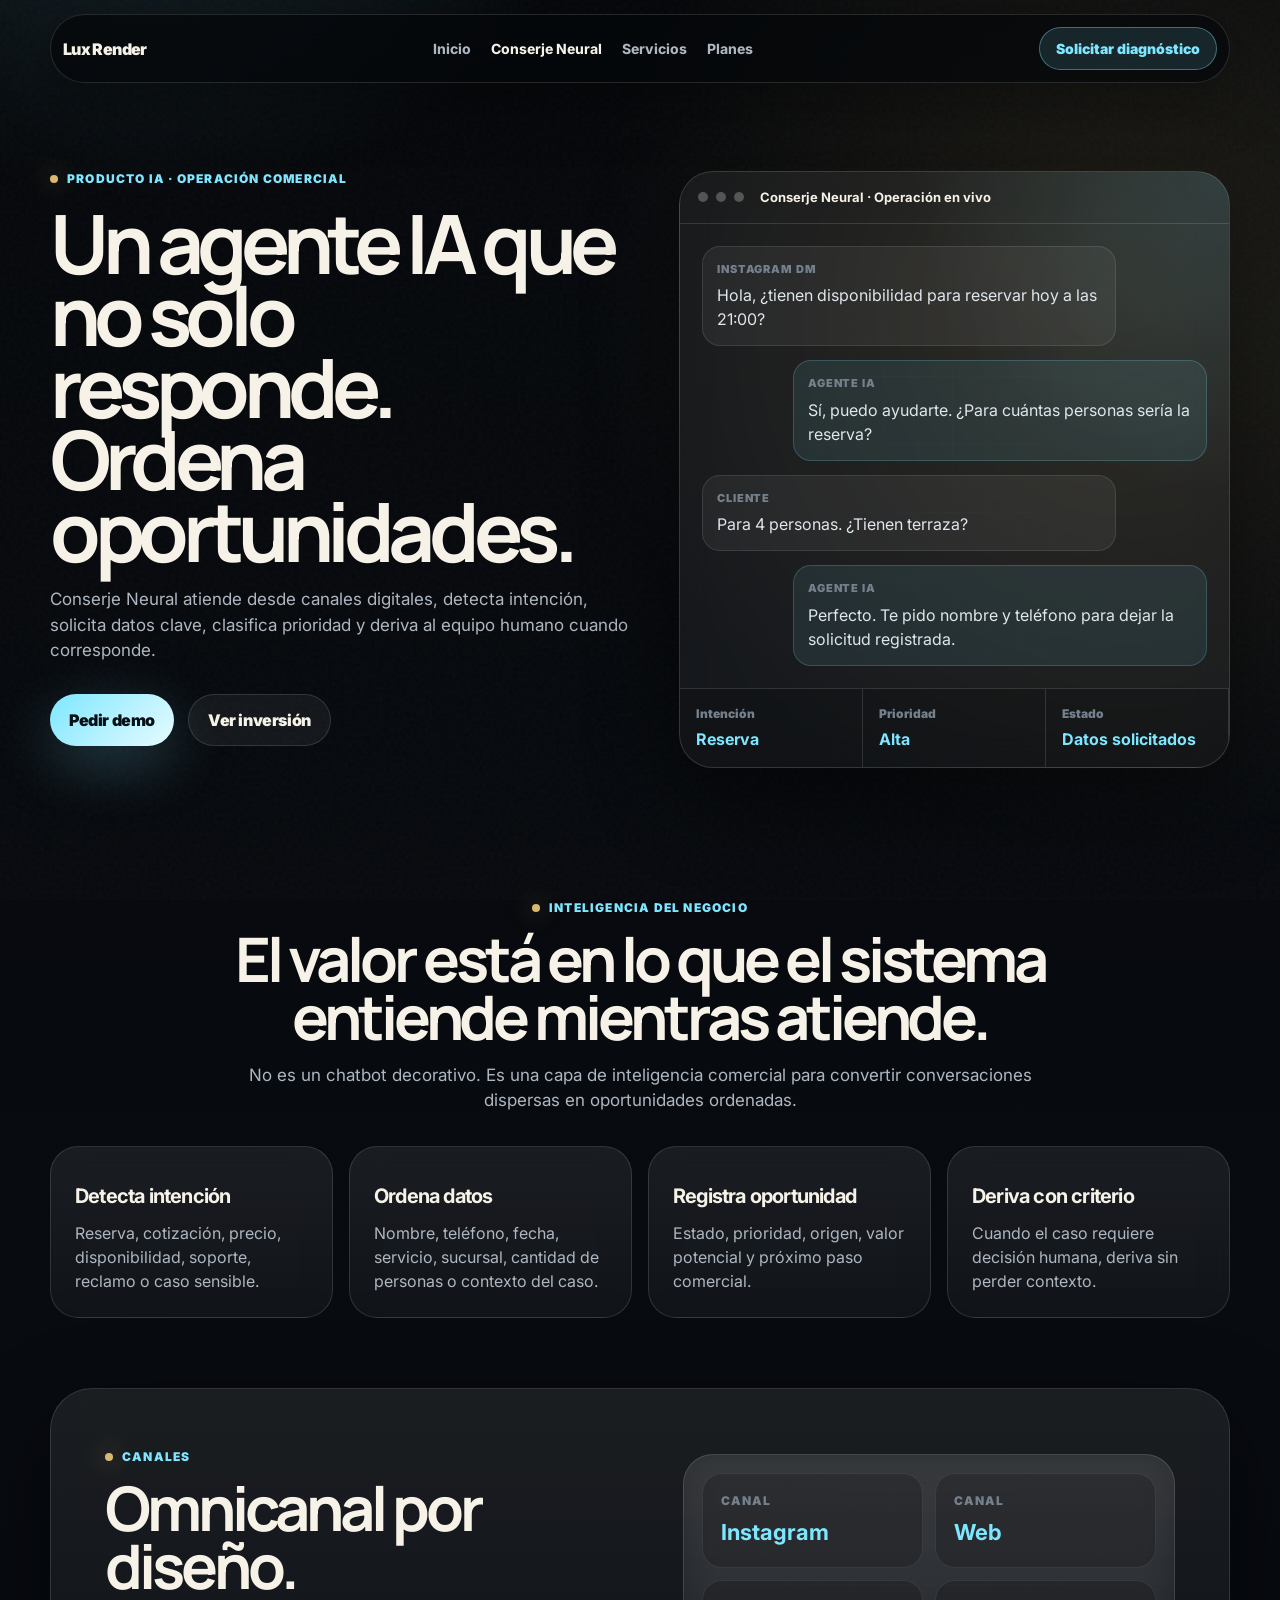
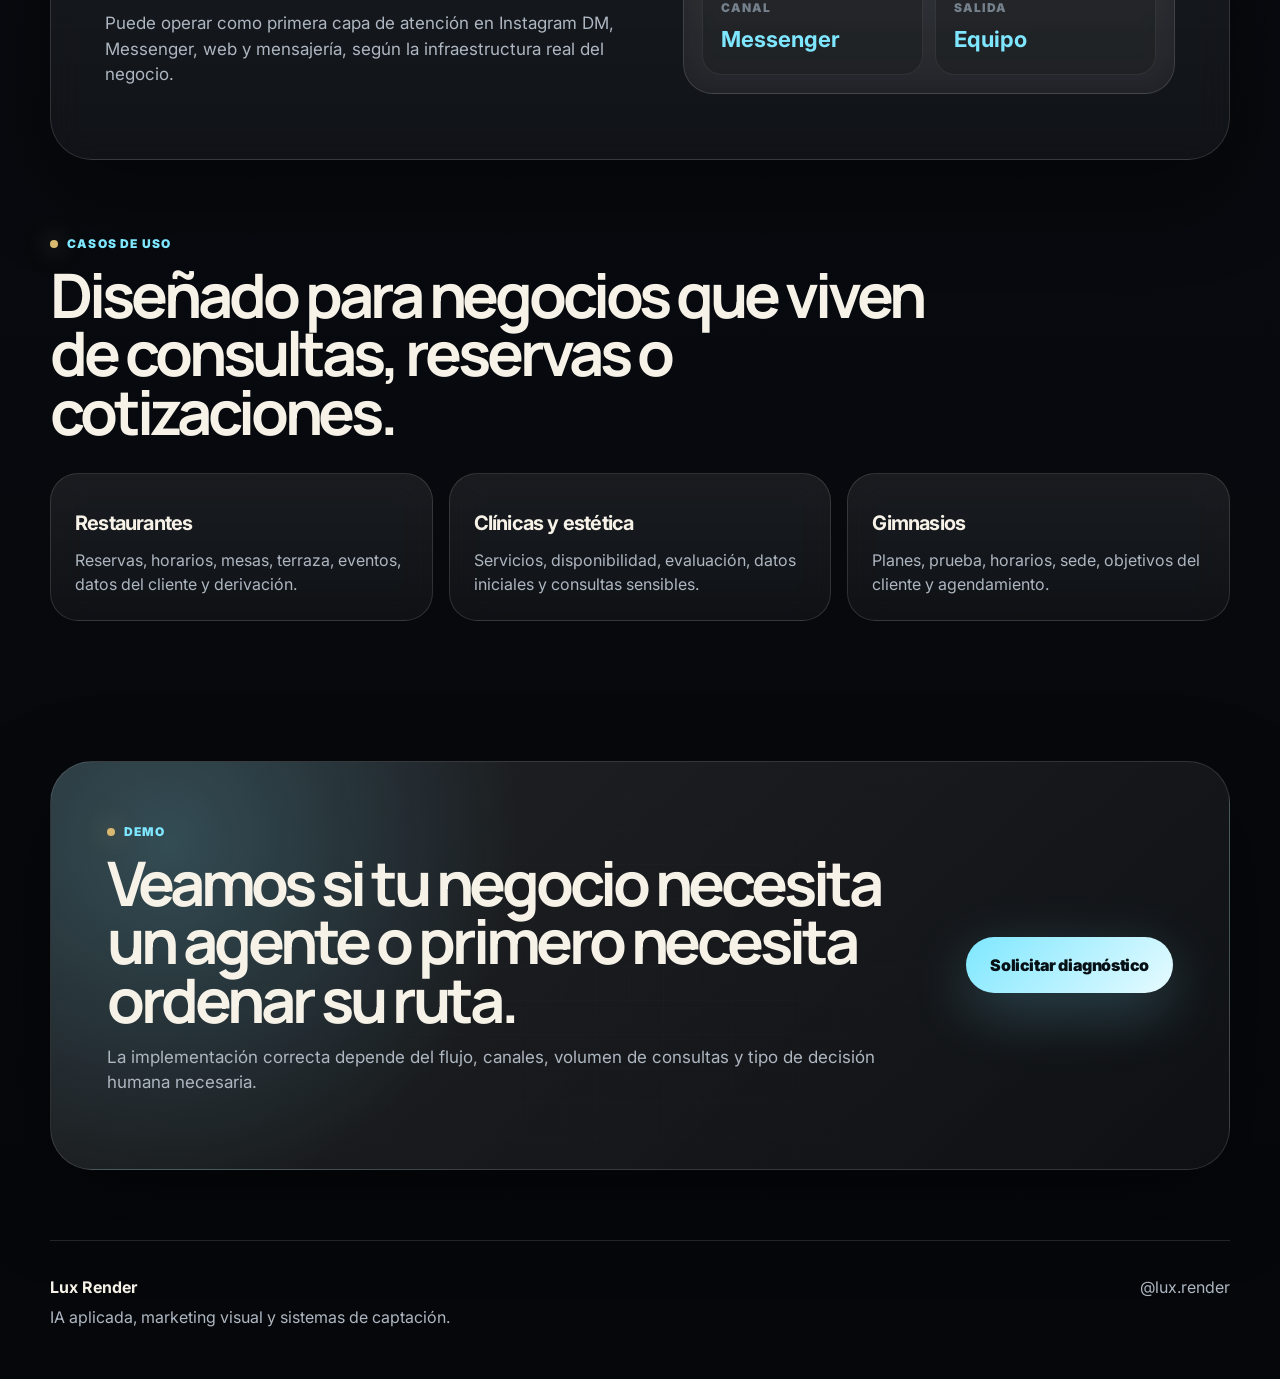
==== conserje.html @ 175d60ba "Crear pagina Conserje Neural" ====
<!DOCTYPE html>
<html lang="es-CL">
<head>
  <meta charset="UTF-8" />
  <meta name="viewport" content="width=device-width, initial-scale=1.0" />
  <meta name="description" content="Conserje Neural: agente IA omnicanal para atención, reservas, cotizaciones y oportunidades comerciales." />
  <title>Conserje Neural | Lux Render</title>
  <link rel="preconnect" href="https://fonts.googleapis.com">
  <link rel="preconnect" href="https://fonts.gstatic.com" crossorigin>
  <link href="https://fonts.googleapis.com/css2?family=Inter:wght@400;500;600;700;800;900&family=Manrope:wght@500;600;700;800&display=swap" rel="stylesheet">
  <link rel="stylesheet" href="styles.css" />
</head>
<body>
  <div class="noise"></div>
  <div class="site-shell">
    <header class="nav">
      <a class="brand" href="./" aria-label="Lux Render inicio"><img src="assets/lux_render_logo.png" alt="Lux Render" onerror="this.style.display='none'"><span>Lux Render</span></a>
      <button class="menu-toggle" aria-label="Abrir menú" aria-expanded="false">☰</button>
      <nav class="nav-links" aria-label="Navegación principal">
        <a href="./">Inicio</a><a class="active" href="conserje.html">Conserje Neural</a><a href="servicios.html">Servicios</a><a href="planes.html">Planes</a>
      </nav>
      <a class="nav-cta" href="diagnostico.html">Solicitar diagnóstico</a>
    </header>

    <main>
      <section class="hero">
        <div class="hero-copy reveal">
          <div class="eyebrow">Producto IA · Operación comercial</div>
          <h1>Un agente IA que no solo responde. Ordena oportunidades.</h1>
          <p class="hero-lead">Conserje Neural atiende desde canales digitales, detecta intención, solicita datos clave, clasifica prioridad y deriva al equipo humano cuando corresponde.</p>
          <div class="hero-actions"><a class="btn primary" href="diagnostico.html">Pedir demo</a><a class="btn secondary" href="planes.html">Ver inversión</a></div>
        </div>

        <aside class="neural-ui neural-wave reveal delay-1" aria-label="Demo visual de Conserje Neural">
          <div class="ui-header"><span></span><span></span><span></span><strong>Conserje Neural · Operación en vivo</strong></div>
          <div class="conversation">
            <div class="message in"><small>Instagram DM</small><p>Hola, ¿tienen disponibilidad para reservar hoy a las 21:00?</p></div>
            <div class="message out"><small>Agente IA</small><p>Sí, puedo ayudarte. ¿Para cuántas personas sería la reserva?</p></div>
            <div class="message in"><small>Cliente</small><p>Para 4 personas. ¿Tienen terraza?</p></div>
            <div class="message out"><small>Agente IA</small><p>Perfecto. Te pido nombre y teléfono para dejar la solicitud registrada.</p></div>
          </div>
          <div class="crm-strip"><div><span>Intención</span><strong>Reserva</strong></div><div><span>Prioridad</span><strong>Alta</strong></div><div><span>Estado</span><strong>Datos solicitados</strong></div></div>
        </aside>
      </section>

      <section class="section">
        <div class="section-heading narrow reveal"><span class="section-kicker">Inteligencia del negocio</span><h2>El valor está en lo que el sistema entiende mientras atiende.</h2><p>No es un chatbot decorativo. Es una capa de inteligencia comercial para convertir conversaciones dispersas en oportunidades ordenadas.</p></div>
        <div class="intel-grid">
          <article class="reveal"><h3>Detecta intención</h3><p>Reserva, cotización, precio, disponibilidad, soporte, reclamo o caso sensible.</p></article>
          <article class="reveal delay-1"><h3>Ordena datos</h3><p>Nombre, teléfono, fecha, servicio, sucursal, cantidad de personas o contexto del caso.</p></article>
          <article class="reveal delay-2"><h3>Registra oportunidad</h3><p>Estado, prioridad, origen, valor potencial y próximo paso comercial.</p></article>
          <article class="reveal"><h3>Deriva con criterio</h3><p>Cuando el caso requiere decisión humana, deriva sin perder contexto.</p></article>
        </div>
      </section>

      <section class="section split-card reveal">
        <div>
          <span class="section-kicker">Canales</span>
          <h2>Omnicanal por diseño.</h2>
          <p>Puede operar como primera capa de atención en Instagram DM, Messenger, web y mensajería, según la infraestructura real del negocio.</p>
        </div>
        <div class="mini-dashboard neural-wave">
          <div class="metric"><span>Canal</span><strong>Instagram</strong></div>
          <div class="metric"><span>Canal</span><strong>Web</strong></div>
          <div class="metric"><span>Canal</span><strong>Messenger</strong></div>
          <div class="metric"><span>Salida</span><strong>Equipo</strong></div>
        </div>
      </section>

      <section class="section">
        <div class="section-heading reveal"><span class="section-kicker">Casos de uso</span><h2>Diseñado para negocios que viven de consultas, reservas o cotizaciones.</h2></div>
        <div class="case-grid">
          <article class="case-card reveal"><h3>Restaurantes</h3><p>Reservas, horarios, mesas, terraza, eventos, datos del cliente y derivación.</p></article>
          <article class="case-card reveal delay-1"><h3>Clínicas y estética</h3><p>Servicios, disponibilidad, evaluación, datos iniciales y consultas sensibles.</p></article>
          <article class="case-card reveal delay-2"><h3>Gimnasios</h3><p>Planes, prueba, horarios, sede, objetivos del cliente y agendamiento.</p></article>
        </div>
      </section>

      <section class="cta-section neural-wave reveal">
        <div><span class="section-kicker">Demo</span><h2>Veamos si tu negocio necesita un agente o primero necesita ordenar su ruta.</h2><p>La implementación correcta depende del flujo, canales, volumen de consultas y tipo de decisión humana necesaria.</p></div>
        <a class="btn primary large" href="diagnostico.html">Solicitar diagnóstico</a>
      </section>
    </main>

    <footer class="footer"><div><strong>Lux Render</strong><p>IA aplicada, marketing visual y sistemas de captación.</p></div><a href="https://www.instagram.com/lux.render/" target="_blank" rel="noopener">@lux.render</a></footer>
  </div>
  <script src="app.js"></script>
</body>
</html>
---- styles.css ----
:root{
  --bg:#05070a;
  --bg2:#080d12;
  --card:rgba(255,255,255,.062);
  --card2:rgba(126,231,255,.075);
  --line:rgba(255,255,255,.13);
  --line2:rgba(126,231,255,.22);
  --text:#f6f2e8;
  --muted:#aeb7c1;
  --muted2:#74808c;
  --cyan:#7ee7ff;
  --gold:#d8b96f;
  --green:#74f2b5;
  --red:#ff7b7b;
  --radius:28px;
  --max:1180px;
  --shadow:0 30px 90px rgba(0,0,0,.48);
}
*{box-sizing:border-box}
html{scroll-behavior:smooth}
body{margin:0;font-family:Inter,system-ui,-apple-system,BlinkMacSystemFont,"Segoe UI",sans-serif;background:radial-gradient(circle at 12% -10%,rgba(126,231,255,.18),transparent 31rem),radial-gradient(circle at 88% 10%,rgba(216,185,111,.13),transparent 34rem),linear-gradient(180deg,#05070a 0%,#080b10 45%,#05070a 100%);color:var(--text);line-height:1.5;overflow-x:hidden}
a{color:inherit;text-decoration:none}img{max-width:100%;display:block}p,h1,h2,h3{margin-top:0}.noise{position:fixed;inset:0;pointer-events:none;opacity:.035;z-index:-1;background-image:url("data:image/svg+xml,%3Csvg viewBox='0 0 260 260' xmlns='http://www.w3.org/2000/svg'%3E%3Cfilter id='n'%3E%3CfeTurbulence type='fractalNoise' baseFrequency='.9' numOctaves='3' stitchTiles='stitch'/%3E%3C/filter%3E%3Crect width='100%25' height='100%25' filter='url(%23n)'/%3E%3C/svg%3E")}.site-shell{width:min(100% - 32px,var(--max));margin:0 auto}.nav{position:sticky;top:14px;z-index:50;margin-top:14px;padding:12px;display:flex;align-items:center;gap:18px;justify-content:space-between;border:1px solid var(--line);border-radius:999px;background:rgba(5,7,10,.74);backdrop-filter:blur(24px);box-shadow:0 18px 60px rgba(0,0,0,.34)}.brand{display:flex;align-items:center;gap:10px;font-weight:950;letter-spacing:-.04em}.brand img{width:34px;height:34px;object-fit:contain}.nav-links{display:flex;gap:20px;color:var(--muted);font-size:14px;font-weight:750}.nav-links a{transition:.18s}.nav-links a:hover,.nav-links a.active{color:var(--text)}.nav-cta{padding:10px 16px;background:rgba(126,231,255,.13);border:1px solid rgba(126,231,255,.38);border-radius:999px;color:var(--cyan);font-size:14px;font-weight:900}.menu-toggle{display:none;border:1px solid var(--line);background:rgba(255,255,255,.055);color:var(--text);border-radius:16px;padding:8px 11px;font-size:18px}.hero{min-height:82vh;display:grid;grid-template-columns:1.03fr .97fr;gap:44px;align-items:center;padding:82px 0 50px}.hero-compact{min-height:76vh}.eyebrow,.section-kicker{display:inline-flex;align-items:center;gap:9px;color:var(--cyan);font-weight:900;font-size:12px;letter-spacing:.1em;text-transform:uppercase}.eyebrow:before,.section-kicker:before{content:"";width:8px;height:8px;border-radius:999px;background:var(--gold);box-shadow:0 0 24px rgba(216,185,111,.7)}h1{margin:18px 0 20px;font-family:Manrope,Inter,sans-serif;font-size:clamp(48px,6.4vw,84px);line-height:.88;letter-spacing:-.078em;max-width:900px}h2{font-family:Manrope,Inter,sans-serif;font-size:clamp(34px,4.8vw,64px);line-height:.95;letter-spacing:-.065em;margin:12px 0 16px}h3{font-size:20px;letter-spacing:-.04em;margin:10px 0 10px}.hero-lead{color:#c9d2da;font-size:clamp(18px,1.9vw,22px);max-width:760px}.hero-actions,.neural-actions{display:flex;flex-wrap:wrap;gap:14px;margin:30px 0 28px}.btn{display:inline-flex;justify-content:center;align-items:center;min-height:48px;padding:13px 19px;border-radius:999px;font-weight:900;letter-spacing:-.025em;transition:transform .18s ease,border-color .18s ease,background .18s ease}.btn:hover{transform:translateY(-2px)}.btn.primary{color:#061015;background:linear-gradient(135deg,var(--cyan),#e7fbff);box-shadow:0 18px 60px rgba(126,231,255,.24)}.btn.secondary,.btn.ghost{border:1px solid var(--line);background:rgba(255,255,255,.055);color:var(--text)}.btn.large{min-height:56px;padding-inline:24px}.trust-row{display:flex;flex-wrap:wrap;gap:8px}.trust-row span{color:var(--muted);font-size:13px;font-weight:750;padding:8px 12px;border-radius:999px;border:1px solid var(--line);background:rgba(255,255,255,.035)}.hero-panel,.command-card,.neural-ui,.plan-card,.service-card,.problem-grid article,.intel-grid article,.process-list article,.faq-list details,.portal-card,.mini-dashboard,.split-card,.case-card,.diagnostic-card{border:1px solid var(--line);background:linear-gradient(180deg,rgba(255,255,255,.078),rgba(255,255,255,.038));backdrop-filter:blur(18px)}.hero-panel{position:relative;min-height:560px;padding:24px;border-radius:42px;box-shadow:var(--shadow);overflow:hidden;background:linear-gradient(180deg,rgba(255,255,255,.1),rgba(255,255,255,.035)),radial-gradient(circle at 20% 0%,rgba(126,231,255,.16),transparent 20rem)}.product-panel:before,.neural-wave:before{content:"";position:absolute;inset:0;pointer-events:none;background:linear-gradient(rgba(126,231,255,.035) 1px,transparent 1px),linear-gradient(90deg,rgba(126,231,255,.028) 1px,transparent 1px);background-size:34px 34px;mask-image:radial-gradient(circle at 50% 42%,black 0%,transparent 72%);opacity:.55}.neural-wave{position:relative;overflow:hidden;isolation:isolate}.neural-wave:after{content:"";position:absolute;inset:-46%;pointer-events:none;z-index:0;background:linear-gradient(105deg,transparent 0%,transparent 41%,rgba(126,231,255,0) 45%,rgba(126,231,255,.24) 48%,rgba(216,185,111,.16) 50%,rgba(126,231,255,.18) 52%,rgba(126,231,255,0) 56%,transparent 100%);transform:translateX(-72%) rotate(7deg);animation:neuralWave 6.8s cubic-bezier(.2,.7,.2,1) infinite;mix-blend-mode:screen;opacity:.75}.neural-wave>*{position:relative;z-index:1}@keyframes neuralWave{0%,58%{transform:translateX(-72%) rotate(7deg);opacity:0}66%{opacity:.82}78%{opacity:.45}92%,100%{transform:translateX(72%) rotate(7deg);opacity:0}}.panel-glow{position:absolute;inset:auto -80px -110px auto;width:280px;height:280px;background:rgba(126,231,255,.2);filter:blur(60px);border-radius:50%}.founder-card,.compact-card{position:relative;z-index:2;display:flex;align-items:center;gap:14px;padding:14px;border-radius:24px;border:1px solid var(--line);background:rgba(255,255,255,.075)}.founder-card img{width:66px;height:66px;border-radius:22px;object-fit:cover;object-position:center;border:1px solid rgba(255,255,255,.24)}.founder-card strong{display:block;font-weight:950}.founder-card span{color:var(--muted);font-size:13px}.command-card{position:relative;z-index:2;margin-top:18px;padding:26px;border-radius:32px}.system-card-top{display:flex;align-items:center;gap:10px;color:var(--green);font-weight:900;font-size:13px}.system-card-top p{margin:0}.pulse{width:10px;height:10px;border-radius:50%;background:var(--green);box-shadow:0 0 0 0 rgba(116,242,181,.55);animation:pulse 1.8s infinite}@keyframes pulse{70%{box-shadow:0 0 0 12px rgba(116,242,181,0)}100%{box-shadow:0 0 0 0 rgba(116,242,181,0)}}.command-card h2{font-size:32px;letter-spacing:-.05em;margin:12px 0 20px}.flow-list{list-style:none;padding:0;margin:0;display:grid;gap:12px}.flow-list li{display:flex;align-items:center;gap:14px;padding:15px;border-radius:18px;background:rgba(0,0,0,.18);border:1px solid rgba(255,255,255,.08);font-weight:800}.flow-list span{color:var(--cyan);font-size:12px;font-weight:950;letter-spacing:.08em}.section{padding:70px 0}.snap-section{padding-top:42px}.section-heading{max-width:900px;margin-bottom:32px}.section-heading.narrow{max-width:840px;margin-inline:auto;text-align:center}.section-heading p,.split-card p,.hero-copy p,.neural-copy p,.cta-section p{color:var(--muted);font-size:17px}.problem-grid,.service-grid,.intel-grid,.plan-grid,.process-list,.portal-grid,.case-grid{display:grid;gap:16px}.problem-grid{grid-template-columns:repeat(3,1fr)}.compact-grid article,.service-card,.intel-grid article,.plan-card,.process-list article,.portal-card,.case-card,.diagnostic-card{padding:24px;border-radius:var(--radius)}.problem-grid article span,.process-list article span{color:var(--gold);font-weight:950;font-size:13px;letter-spacing:.12em}.problem-grid p,.service-card p,.intel-grid p,.plan-card p,.process-list p,.faq-list p,.portal-card p,.case-card p,.diagnostic-card p{color:var(--muted);margin-bottom:0}.architecture{display:flex;align-items:center;justify-content:center;margin:34px 0;gap:10px;flex-wrap:wrap}.arch-node{padding:12px 15px;border-radius:999px;border:1px solid var(--line);background:rgba(255,255,255,.055);font-weight:900;font-size:14px}.arch-node.highlight{color:#071016;background:linear-gradient(135deg,var(--gold),#ffefbd)}.arch-line{width:24px;height:1px;background:rgba(255,255,255,.22)}.portal-grid{grid-template-columns:repeat(3,1fr)}.portal-card{position:relative;min-height:220px;display:flex;flex-direction:column;justify-content:space-between;transition:.2s}.portal-card:hover{transform:translateY(-4px);border-color:rgba(126,231,255,.35);background:linear-gradient(180deg,rgba(126,231,255,.095),rgba(255,255,255,.045))}.portal-card small,.plan-label{color:var(--gold);font-size:12px;font-weight:950;letter-spacing:.1em;text-transform:uppercase}.portal-card span{color:var(--cyan);font-weight:950}.split-card{padding:clamp(28px,5vw,54px);border-radius:42px;display:grid;grid-template-columns:1fr .9fr;gap:32px;align-items:center;box-shadow:var(--shadow)}.mini-dashboard{position:relative;display:grid;grid-template-columns:repeat(2,1fr);gap:12px;padding:18px;border-radius:30px}.metric{padding:18px;border-radius:20px;background:rgba(0,0,0,.18);border:1px solid rgba(255,255,255,.08)}.metric span{display:block;color:var(--muted2);font-size:12px;text-transform:uppercase;font-weight:950;letter-spacing:.08em}.metric strong{display:block;margin-top:6px;color:var(--cyan);font-size:22px}.neural{display:grid;grid-template-columns:.9fr 1.1fr;gap:28px;align-items:center}.neural-copy .big{font-size:24px;line-height:1.22;color:var(--text);font-weight:800;letter-spacing:-.04em}.neural-ui{position:relative;border-radius:34px;overflow:hidden;box-shadow:var(--shadow);background:radial-gradient(circle at 100% 0%,rgba(126,231,255,.13),transparent 20rem),rgba(255,255,255,.055)}.ui-header{min-height:52px;display:flex;align-items:center;gap:8px;padding:0 18px;border-bottom:1px solid var(--line);color:var(--muted);font-size:13px}.ui-header span{width:10px;height:10px;border-radius:50%;background:rgba(255,255,255,.25)}.ui-header strong{margin-left:8px;color:var(--text)}.conversation{padding:22px;display:grid;gap:14px}.message{max-width:82%;padding:14px;border-radius:18px;border:1px solid rgba(255,255,255,.1)}.message small{display:block;color:var(--muted2);font-weight:900;margin-bottom:6px;text-transform:uppercase;font-size:11px;letter-spacing:.08em}.message p{margin:0;color:#dfe6ec}.message.in{background:rgba(255,255,255,.055)}.message.out{margin-left:auto;background:rgba(126,231,255,.095);border-color:rgba(126,231,255,.2)}.crm-strip{display:grid;grid-template-columns:repeat(3,1fr);border-top:1px solid var(--line);background:rgba(0,0,0,.18)}.crm-strip div{padding:16px;border-right:1px solid var(--line)}.crm-strip span{display:block;color:var(--muted2);font-size:12px;font-weight:900;margin-bottom:4px}.crm-strip strong{color:var(--cyan)}.intel-grid,.service-grid,.process-list{grid-template-columns:repeat(4,1fr)}.case-grid{grid-template-columns:repeat(3,1fr)}.plan-grid{grid-template-columns:repeat(3,1fr)}.plan-card{background:rgba(255,255,255,.05)}.plan-card.featured{background:linear-gradient(180deg,rgba(126,231,255,.13),rgba(255,255,255,.06));border-color:rgba(126,231,255,.32);box-shadow:0 30px 90px rgba(126,231,255,.09)}.price{color:var(--text)!important;font-weight:950;font-size:22px;letter-spacing:-.04em}.plan-card ul{margin:18px 0 0;padding:0;list-style:none;display:grid;gap:10px}.plan-card li{color:#d6dde3;padding-left:22px;position:relative}.plan-card li:before{content:"✓";position:absolute;left:0;color:var(--green);font-weight:950}.plans-note{color:var(--muted);text-align:center;margin-top:18px;font-size:14px}.diagnostic-layout{display:grid;grid-template-columns:.85fr 1.15fr;gap:20px;align-items:start}.diagnostic-card ul{margin:18px 0 0;padding:0;list-style:none;display:grid;gap:12px}.diagnostic-card li{padding:14px;border-radius:18px;border:1px solid rgba(255,255,255,.08);background:rgba(0,0,0,.16);color:#dfe6ec}.faq-list{display:grid;gap:12px;max-width:850px}.faq-list details{padding:20px 22px;border-radius:22px}.faq-list summary{cursor:pointer;font-weight:900;letter-spacing:-.02em}.faq-list p{margin-top:12px}.cta-section{margin:70px 0;padding:clamp(28px,6vw,56px);border-radius:42px;background:radial-gradient(circle at 10% 20%,rgba(126,231,255,.22),transparent 22rem),linear-gradient(135deg,rgba(255,255,255,.11),rgba(255,255,255,.04));border:1px solid var(--line);box-shadow:var(--shadow);display:grid;grid-template-columns:1fr auto;gap:24px;align-items:center}.footer{padding:34px 0 50px;display:flex;justify-content:space-between;gap:22px;color:var(--muted);border-top:1px solid var(--line)}.footer strong{color:var(--text)}.footer p{margin:6px 0 0}.reveal{opacity:0;transform:translateY(16px);transition:opacity .7s ease,transform .7s ease}.reveal.visible{opacity:1;transform:translateY(0)}.delay-1{transition-delay:.08s}.delay-2{transition-delay:.16s}@media(max-width:980px){.hero,.neural,.split-card,.cta-section,.diagnostic-layout{grid-template-columns:1fr}.hero{padding-top:54px}.hero-panel{min-height:auto}.problem-grid,.service-grid,.intel-grid,.plan-grid,.process-list,.portal-grid,.case-grid{grid-template-columns:repeat(2,1fr)}.nav-links{position:absolute;top:calc(100% + 10px);left:0;right:0;display:none;flex-direction:column;padding:16px;border:1px solid var(--line);border-radius:24px;background:rgba(5,7,10,.96)}.nav-links.open{display:flex}.menu-toggle{display:block}.nav-cta{margin-left:auto}}@media(max-width:640px){.site-shell{width:min(100% - 22px,var(--max))}.nav{border-radius:24px;align-items:center}.nav-cta{display:none}.brand span{font-size:15px}h1{font-size:46px}h2{font-size:38px}.hero{min-height:unset;gap:26px}.hero-panel{padding:14px;border-radius:30px}.problem-grid,.service-grid,.intel-grid,.plan-grid,.process-list,.portal-grid,.case-grid{grid-template-columns:1fr}.architecture{justify-content:flex-start}.arch-line{display:none}.crm-strip{grid-template-columns:1fr}.crm-strip div{border-right:0;border-bottom:1px solid var(--line)}.message{max-width:94%}.cta-section{border-radius:30px}.footer{flex-direction:column}.mini-dashboard{grid-template-columns:1fr}.split-card{border-radius:30px}.section{padding:54px 0}}@media (prefers-reduced-motion: reduce){.neural-wave:after,.pulse{animation:none}.reveal{opacity:1;transform:none}}
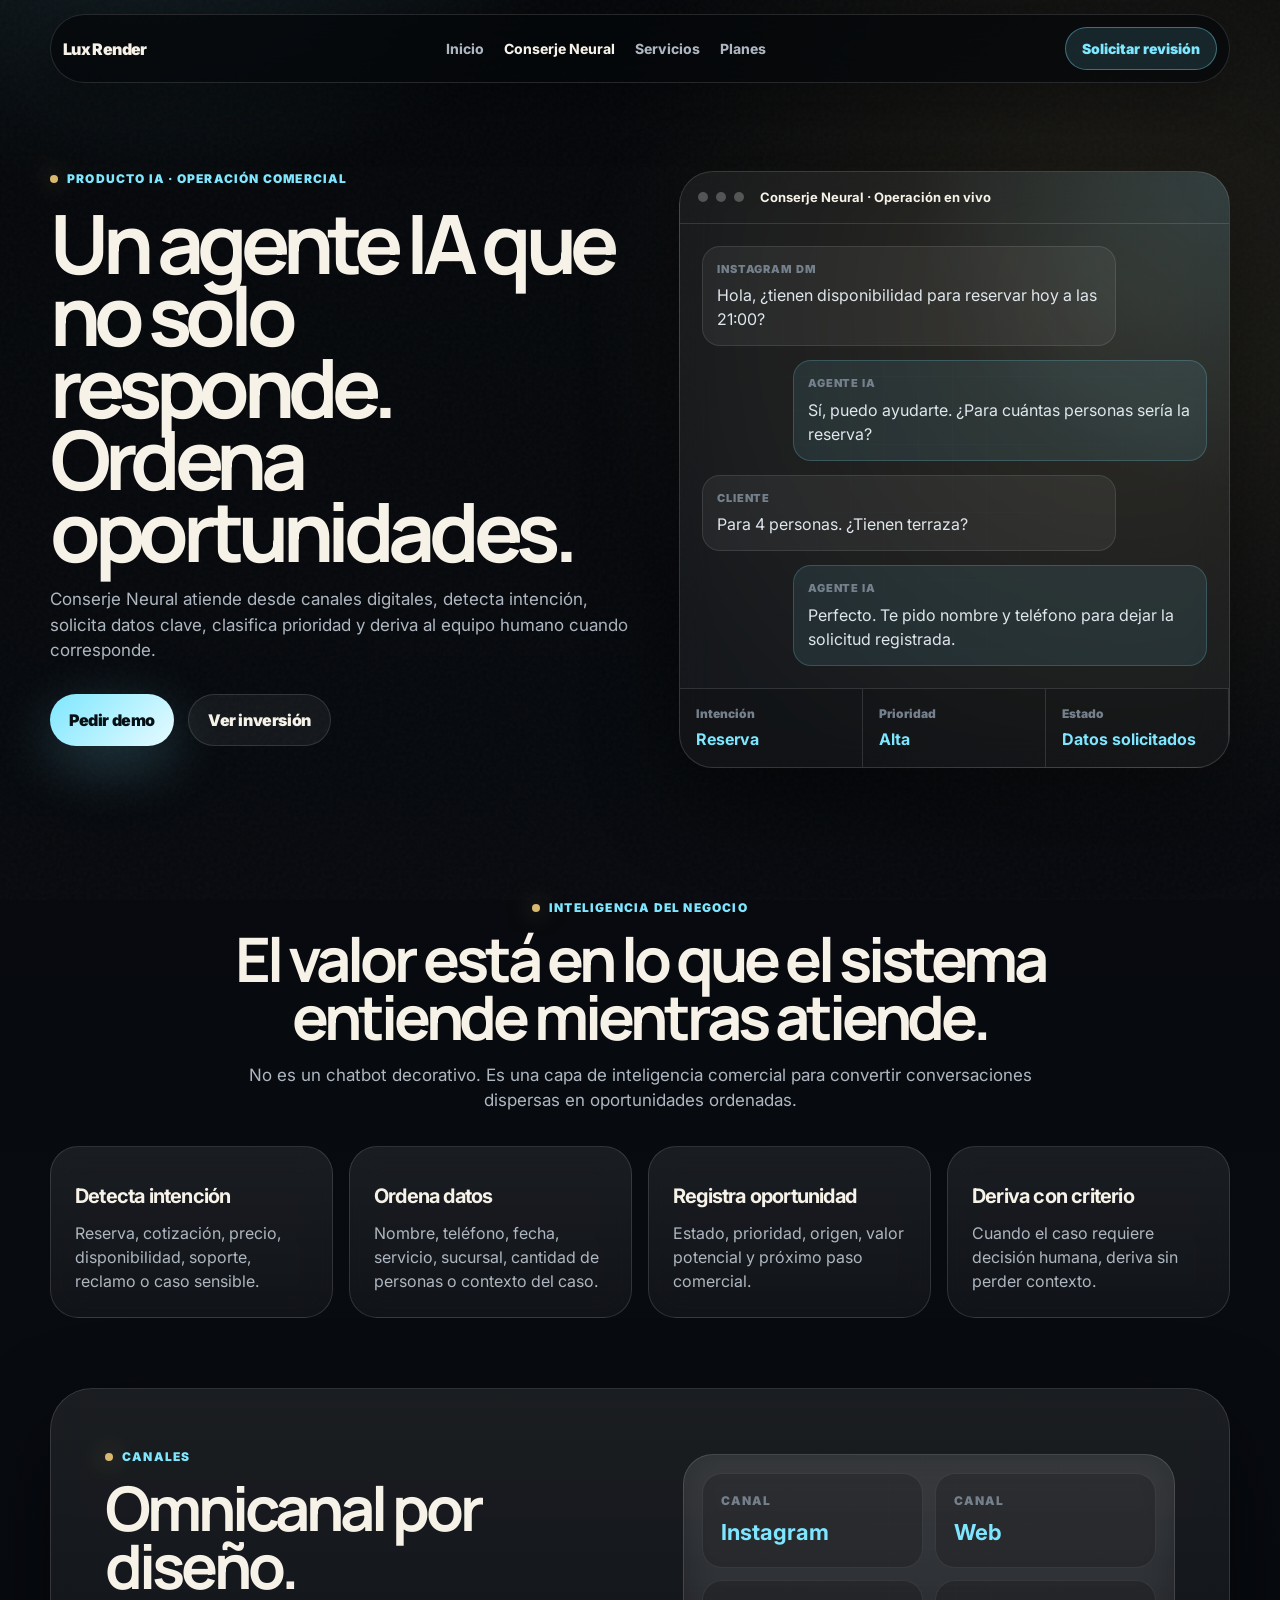
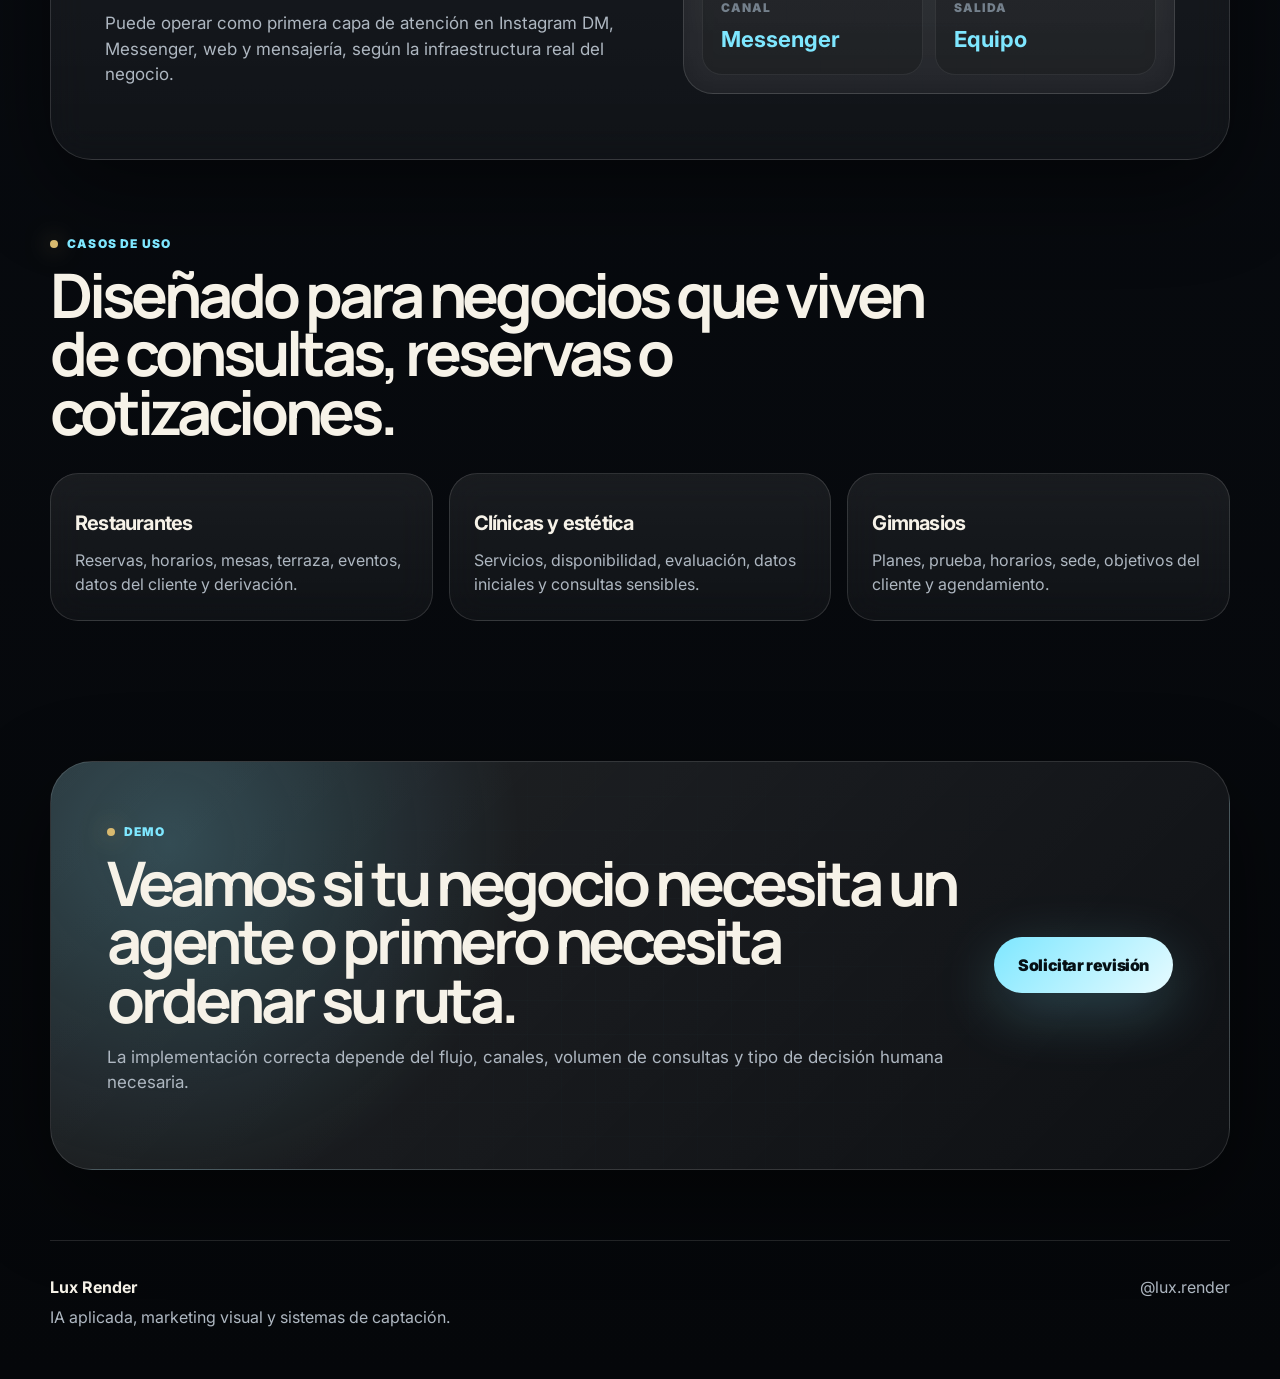
==== commit 59625e58: "corregir enlaces conserje" ====
--- a/conserje.html
+++ b/conserje.html
@@ -17,9 +17,9 @@
       <a class="brand" href="./" aria-label="Lux Render inicio"><img src="assets/lux_render_logo.png" alt="Lux Render" onerror="this.style.display='none'"><span>Lux Render</span></a>
       <button class="menu-toggle" aria-label="Abrir menú" aria-expanded="false">☰</button>
       <nav class="nav-links" aria-label="Navegación principal">
-        <a href="./">Inicio</a><a class="active" href="conserje.html">Conserje Neural</a><a href="servicios.html">Servicios</a><a href="planes.html">Planes</a>
+        <a href="./">Inicio</a><a class="active" href="conserje.html">Conserje Neural</a><a href="servicio.html">Servicios</a><a href="planes.html">Planes</a>
       </nav>
-      <a class="nav-cta" href="diagnostico.html">Solicitar diagnóstico</a>
+      <a class="nav-cta" href="contacto.html">Solicitar revisión</a>
     </header>
 
     <main>
@@ -28,7 +28,7 @@
           <div class="eyebrow">Producto IA · Operación comercial</div>
           <h1>Un agente IA que no solo responde. Ordena oportunidades.</h1>
           <p class="hero-lead">Conserje Neural atiende desde canales digitales, detecta intención, solicita datos clave, clasifica prioridad y deriva al equipo humano cuando corresponde.</p>
-          <div class="hero-actions"><a class="btn primary" href="diagnostico.html">Pedir demo</a><a class="btn secondary" href="planes.html">Ver inversión</a></div>
+          <div class="hero-actions"><a class="btn primary" href="contacto.html">Pedir demo</a><a class="btn secondary" href="planes.html">Ver inversión</a></div>
         </div>
 
         <aside class="neural-ui neural-wave reveal delay-1" aria-label="Demo visual de Conserje Neural">
@@ -78,7 +78,7 @@
 
       <section class="cta-section neural-wave reveal">
         <div><span class="section-kicker">Demo</span><h2>Veamos si tu negocio necesita un agente o primero necesita ordenar su ruta.</h2><p>La implementación correcta depende del flujo, canales, volumen de consultas y tipo de decisión humana necesaria.</p></div>
-        <a class="btn primary large" href="diagnostico.html">Solicitar diagnóstico</a>
+        <a class="btn primary large" href="contacto.html">Solicitar revisión</a>
       </section>
     </main>
 
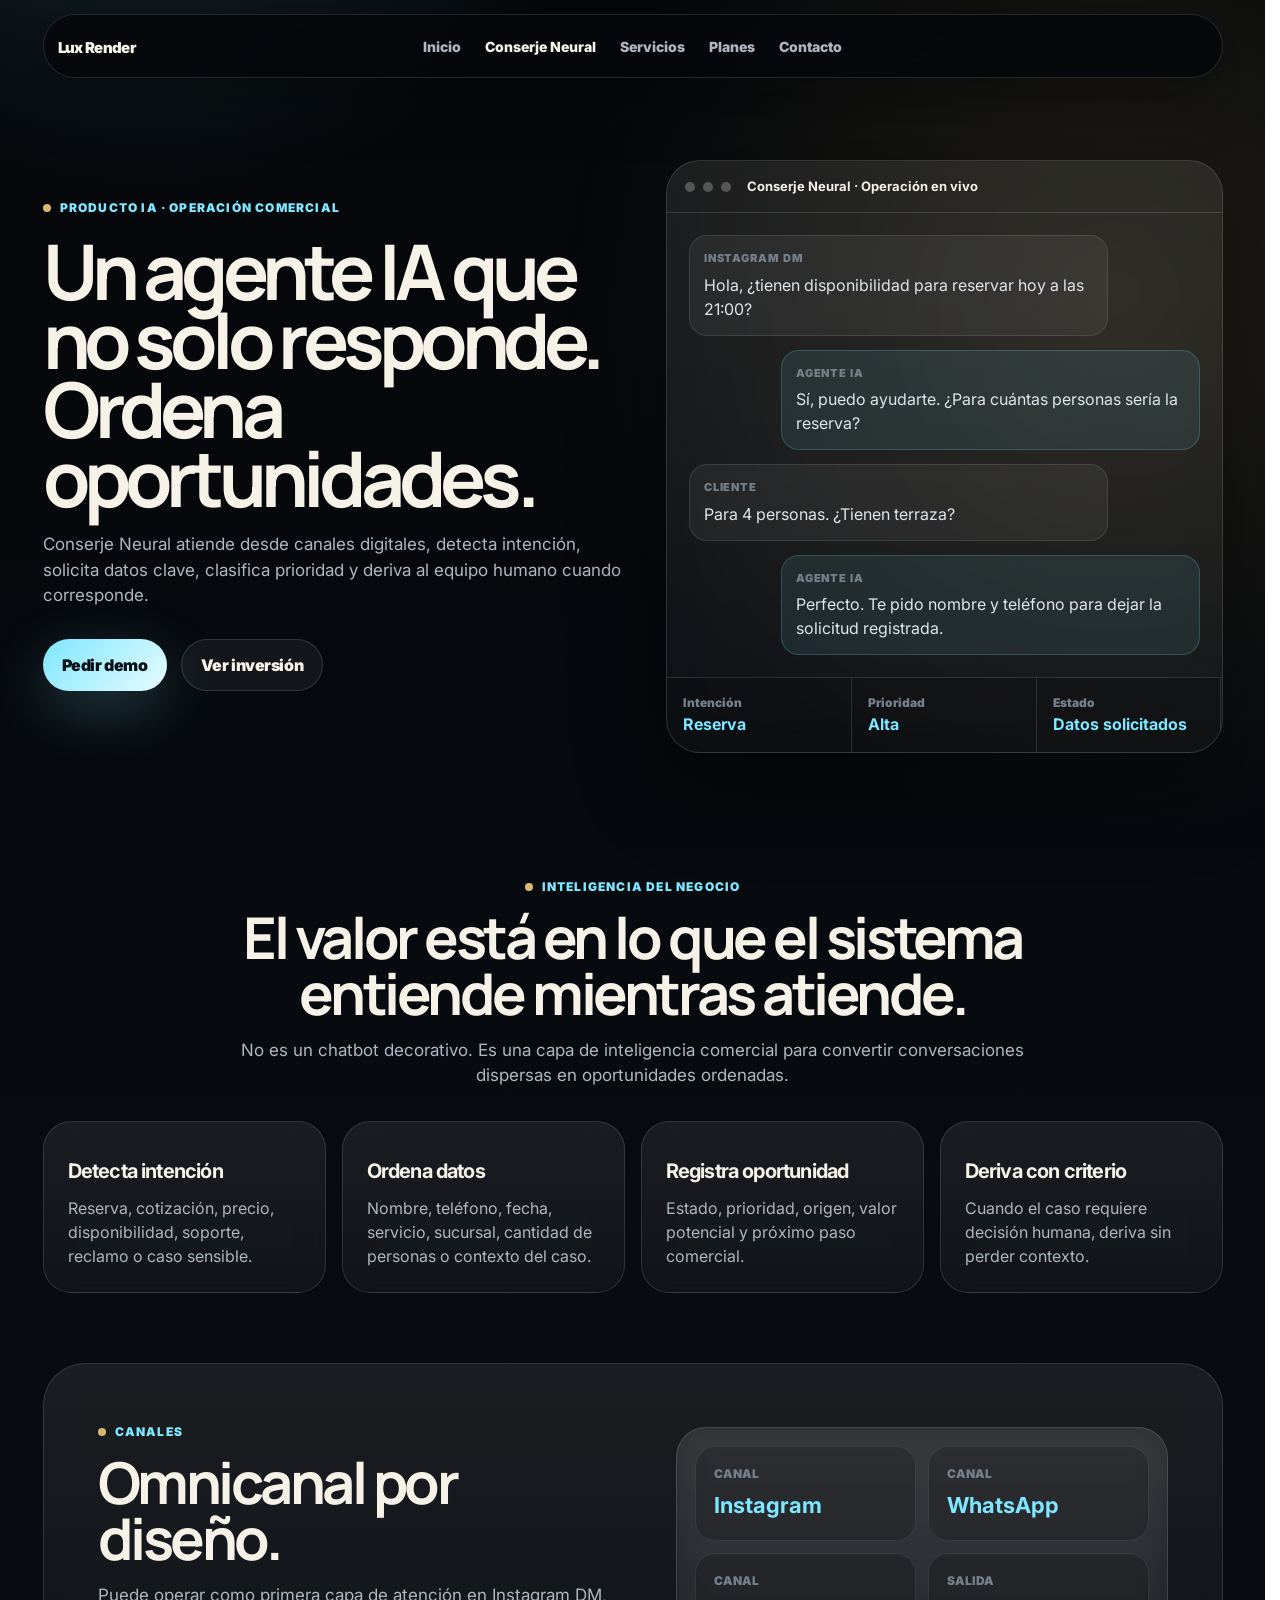
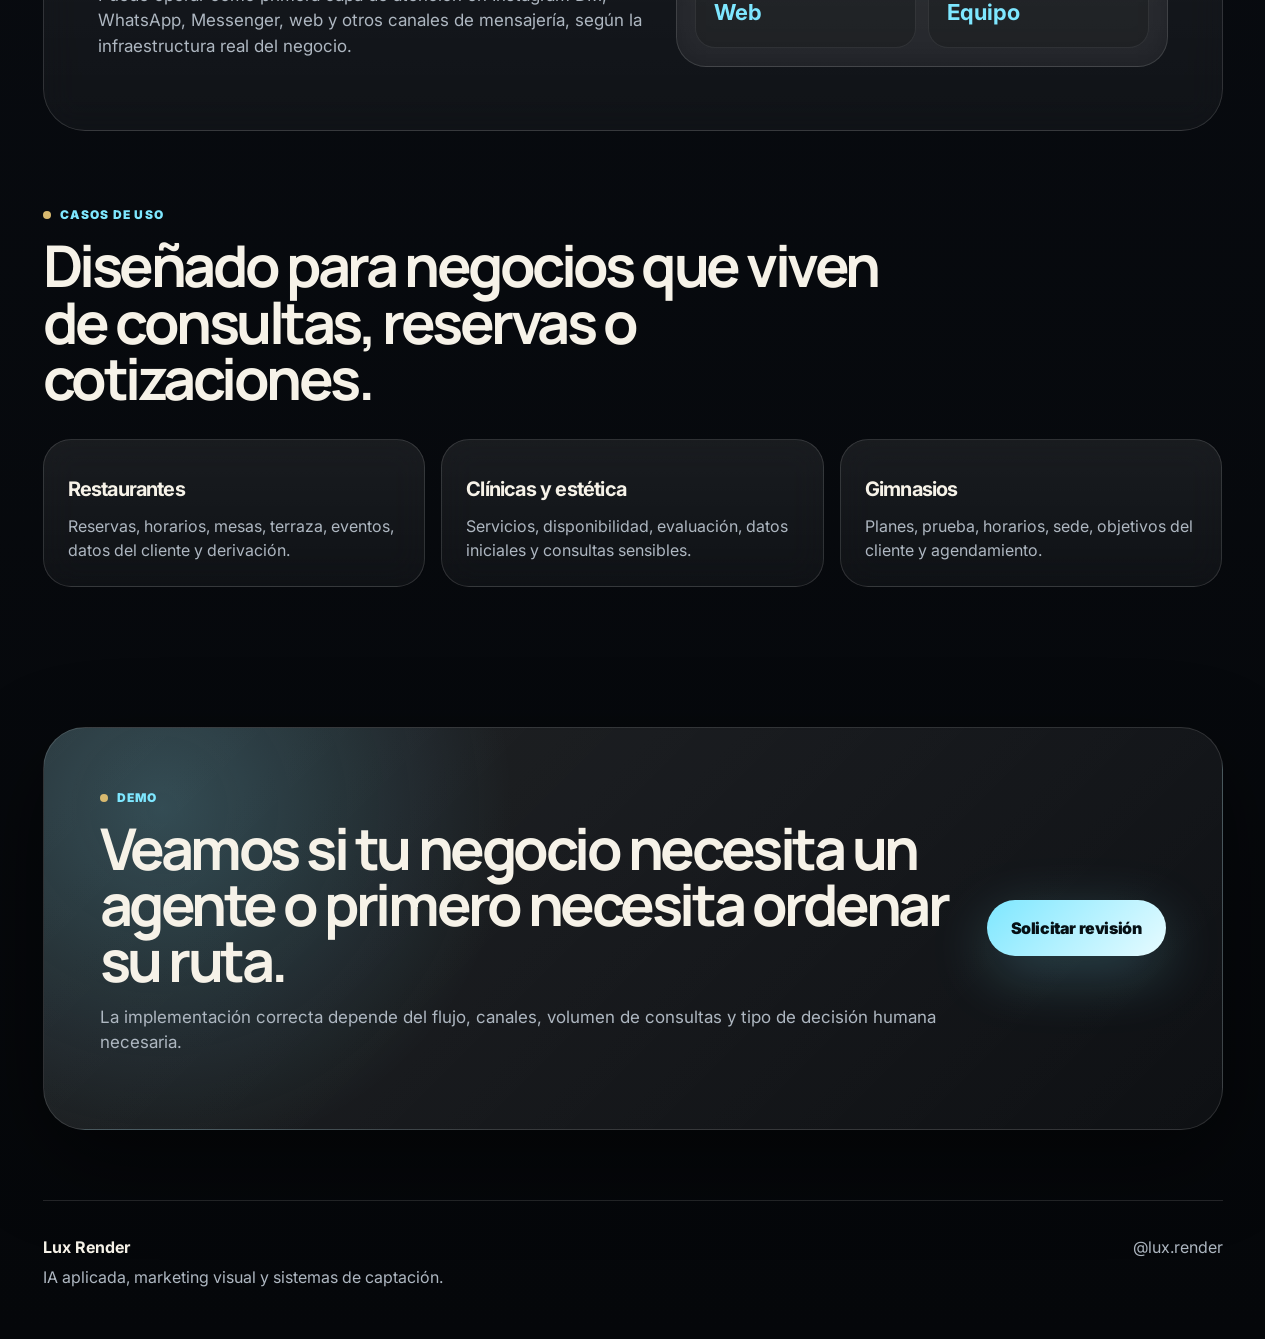
==== commit 8cf00afb: "agregar WhatsApp a canales omnicanal" ====
--- a/conserje.html
+++ b/conserje.html
@@ -57,12 +57,12 @@
         <div>
           <span class="section-kicker">Canales</span>
           <h2>Omnicanal por diseño.</h2>
-          <p>Puede operar como primera capa de atención en Instagram DM, Messenger, web y mensajería, según la infraestructura real del negocio.</p>
+          <p>Puede operar como primera capa de atención en Instagram DM, WhatsApp, Messenger, web y otros canales de mensajería, según la infraestructura real del negocio.</p>
         </div>
         <div class="mini-dashboard neural-wave">
           <div class="metric"><span>Canal</span><strong>Instagram</strong></div>
+          <div class="metric"><span>Canal</span><strong>WhatsApp</strong></div>
           <div class="metric"><span>Canal</span><strong>Web</strong></div>
-          <div class="metric"><span>Canal</span><strong>Messenger</strong></div>
           <div class="metric"><span>Salida</span><strong>Equipo</strong></div>
         </div>
       </section>
--- a/styles.css
+++ b/styles.css
@@ -1,22 +1,3 @@
-:root{
-  --bg:#05070a;
-  --bg2:#080d12;
-  --card:rgba(255,255,255,.062);
-  --card2:rgba(126,231,255,.075);
-  --line:rgba(255,255,255,.13);
-  --line2:rgba(126,231,255,.22);
-  --text:#f6f2e8;
-  --muted:#aeb7c1;
-  --muted2:#74808c;
-  --cyan:#7ee7ff;
-  --gold:#d8b96f;
-  --green:#74f2b5;
-  --red:#ff7b7b;
-  --radius:28px;
-  --max:1180px;
-  --shadow:0 30px 90px rgba(0,0,0,.48);
-}
-*{box-sizing:border-box}
-html{scroll-behavior:smooth}
-body{margin:0;font-family:Inter,system-ui,-apple-system,BlinkMacSystemFont,"Segoe UI",sans-serif;background:radial-gradient(circle at 12% -10%,rgba(126,231,255,.18),transparent 31rem),radial-gradient(circle at 88% 10%,rgba(216,185,111,.13),transparent 34rem),linear-gradient(180deg,#05070a 0%,#080b10 45%,#05070a 100%);color:var(--text);line-height:1.5;overflow-x:hidden}
-a{color:inherit;text-decoration:none}img{max-width:100%;display:block}p,h1,h2,h3{margin-top:0}.noise{position:fixed;inset:0;pointer-events:none;opacity:.035;z-index:-1;background-image:url("data:image/svg+xml,%3Csvg viewBox='0 0 260 260' xmlns='http://www.w3.org/2000/svg'%3E%3Cfilter id='n'%3E%3CfeTurbulence type='fractalNoise' baseFrequency='.9' numOctaves='3' stitchTiles='stitch'/%3E%3C/filter%3E%3Crect width='100%25' height='100%25' filter='url(%23n)'/%3E%3C/svg%3E")}.site-shell{width:min(100% - 32px,var(--max));margin:0 auto}.nav{position:sticky;top:14px;z-index:50;margin-top:14px;padding:12px;display:flex;align-items:center;gap:18px;justify-content:space-between;border:1px solid var(--line);border-radius:999px;background:rgba(5,7,10,.74);backdrop-filter:blur(24px);box-shadow:0 18px 60px rgba(0,0,0,.34)}.brand{display:flex;align-items:center;gap:10px;font-weight:950;letter-spacing:-.04em}.brand img{width:34px;height:34px;object-fit:contain}.nav-links{display:flex;gap:20px;color:var(--muted);font-size:14px;font-weight:750}.nav-links a{transition:.18s}.nav-links a:hover,.nav-links a.active{color:var(--text)}.nav-cta{padding:10px 16px;background:rgba(126,231,255,.13);border:1px solid rgba(126,231,255,.38);border-radius:999px;color:var(--cyan);font-size:14px;font-weight:900}.menu-toggle{display:none;border:1px solid var(--line);background:rgba(255,255,255,.055);color:var(--text);border-radius:16px;padding:8px 11px;font-size:18px}.hero{min-height:82vh;display:grid;grid-template-columns:1.03fr .97fr;gap:44px;align-items:center;padding:82px 0 50px}.hero-compact{min-height:76vh}.eyebrow,.section-kicker{display:inline-flex;align-items:center;gap:9px;color:var(--cyan);font-weight:900;font-size:12px;letter-spacing:.1em;text-transform:uppercase}.eyebrow:before,.section-kicker:before{content:"";width:8px;height:8px;border-radius:999px;background:var(--gold);box-shadow:0 0 24px rgba(216,185,111,.7)}h1{margin:18px 0 20px;font-family:Manrope,Inter,sans-serif;font-size:clamp(48px,6.4vw,84px);line-height:.88;letter-spacing:-.078em;max-width:900px}h2{font-family:Manrope,Inter,sans-serif;font-size:clamp(34px,4.8vw,64px);line-height:.95;letter-spacing:-.065em;margin:12px 0 16px}h3{font-size:20px;letter-spacing:-.04em;margin:10px 0 10px}.hero-lead{color:#c9d2da;font-size:clamp(18px,1.9vw,22px);max-width:760px}.hero-actions,.neural-actions{display:flex;flex-wrap:wrap;gap:14px;margin:30px 0 28px}.btn{display:inline-flex;justify-content:center;align-items:center;min-height:48px;padding:13px 19px;border-radius:999px;font-weight:900;letter-spacing:-.025em;transition:transform .18s ease,border-color .18s ease,background .18s ease}.btn:hover{transform:translateY(-2px)}.btn.primary{color:#061015;background:linear-gradient(135deg,var(--cyan),#e7fbff);box-shadow:0 18px 60px rgba(126,231,255,.24)}.btn.secondary,.btn.ghost{border:1px solid var(--line);background:rgba(255,255,255,.055);color:var(--text)}.btn.large{min-height:56px;padding-inline:24px}.trust-row{display:flex;flex-wrap:wrap;gap:8px}.trust-row span{color:var(--muted);font-size:13px;font-weight:750;padding:8px 12px;border-radius:999px;border:1px solid var(--line);background:rgba(255,255,255,.035)}.hero-panel,.command-card,.neural-ui,.plan-card,.service-card,.problem-grid article,.intel-grid article,.process-list article,.faq-list details,.portal-card,.mini-dashboard,.split-card,.case-card,.diagnostic-card{border:1px solid var(--line);background:linear-gradient(180deg,rgba(255,255,255,.078),rgba(255,255,255,.038));backdrop-filter:blur(18px)}.hero-panel{position:relative;min-height:560px;padding:24px;border-radius:42px;box-shadow:var(--shadow);overflow:hidden;background:linear-gradient(180deg,rgba(255,255,255,.1),rgba(255,255,255,.035)),radial-gradient(circle at 20% 0%,rgba(126,231,255,.16),transparent 20rem)}.product-panel:before,.neural-wave:before{content:"";position:absolute;inset:0;pointer-events:none;background:linear-gradient(rgba(126,231,255,.035) 1px,transparent 1px),linear-gradient(90deg,rgba(126,231,255,.028) 1px,transparent 1px);background-size:34px 34px;mask-image:radial-gradient(circle at 50% 42%,black 0%,transparent 72%);opacity:.55}.neural-wave{position:relative;overflow:hidden;isolation:isolate}.neural-wave:after{content:"";position:absolute;inset:-46%;pointer-events:none;z-index:0;background:linear-gradient(105deg,transparent 0%,transparent 41%,rgba(126,231,255,0) 45%,rgba(126,231,255,.24) 48%,rgba(216,185,111,.16) 50%,rgba(126,231,255,.18) 52%,rgba(126,231,255,0) 56%,transparent 100%);transform:translateX(-72%) rotate(7deg);animation:neuralWave 6.8s cubic-bezier(.2,.7,.2,1) infinite;mix-blend-mode:screen;opacity:.75}.neural-wave>*{position:relative;z-index:1}@keyframes neuralWave{0%,58%{transform:translateX(-72%) rotate(7deg);opacity:0}66%{opacity:.82}78%{opacity:.45}92%,100%{transform:translateX(72%) rotate(7deg);opacity:0}}.panel-glow{position:absolute;inset:auto -80px -110px auto;width:280px;height:280px;background:rgba(126,231,255,.2);filter:blur(60px);border-radius:50%}.founder-card,.compact-card{position:relative;z-index:2;display:flex;align-items:center;gap:14px;padding:14px;border-radius:24px;border:1px solid var(--line);background:rgba(255,255,255,.075)}.founder-card img{width:66px;height:66px;border-radius:22px;object-fit:cover;object-position:center;border:1px solid rgba(255,255,255,.24)}.founder-card strong{display:block;font-weight:950}.founder-card span{color:var(--muted);font-size:13px}.command-card{position:relative;z-index:2;margin-top:18px;padding:26px;border-radius:32px}.system-card-top{display:flex;align-items:center;gap:10px;color:var(--green);font-weight:900;font-size:13px}.system-card-top p{margin:0}.pulse{width:10px;height:10px;border-radius:50%;background:var(--green);box-shadow:0 0 0 0 rgba(116,242,181,.55);animation:pulse 1.8s infinite}@keyframes pulse{70%{box-shadow:0 0 0 12px rgba(116,242,181,0)}100%{box-shadow:0 0 0 0 rgba(116,242,181,0)}}.command-card h2{font-size:32px;letter-spacing:-.05em;margin:12px 0 20px}.flow-list{list-style:none;padding:0;margin:0;display:grid;gap:12px}.flow-list li{display:flex;align-items:center;gap:14px;padding:15px;border-radius:18px;background:rgba(0,0,0,.18);border:1px solid rgba(255,255,255,.08);font-weight:800}.flow-list span{color:var(--cyan);font-size:12px;font-weight:950;letter-spacing:.08em}.section{padding:70px 0}.snap-section{padding-top:42px}.section-heading{max-width:900px;margin-bottom:32px}.section-heading.narrow{max-width:840px;margin-inline:auto;text-align:center}.section-heading p,.split-card p,.hero-copy p,.neural-copy p,.cta-section p{color:var(--muted);font-size:17px}.problem-grid,.service-grid,.intel-grid,.plan-grid,.process-list,.portal-grid,.case-grid{display:grid;gap:16px}.problem-grid{grid-template-columns:repeat(3,1fr)}.compact-grid article,.service-card,.intel-grid article,.plan-card,.process-list article,.portal-card,.case-card,.diagnostic-card{padding:24px;border-radius:var(--radius)}.problem-grid article span,.process-list article span{color:var(--gold);font-weight:950;font-size:13px;letter-spacing:.12em}.problem-grid p,.service-card p,.intel-grid p,.plan-card p,.process-list p,.faq-list p,.portal-card p,.case-card p,.diagnostic-card p{color:var(--muted);margin-bottom:0}.architecture{display:flex;align-items:center;justify-content:center;margin:34px 0;gap:10px;flex-wrap:wrap}.arch-node{padding:12px 15px;border-radius:999px;border:1px solid var(--line);background:rgba(255,255,255,.055);font-weight:900;font-size:14px}.arch-node.highlight{color:#071016;background:linear-gradient(135deg,var(--gold),#ffefbd)}.arch-line{width:24px;height:1px;background:rgba(255,255,255,.22)}.portal-grid{grid-template-columns:repeat(3,1fr)}.portal-card{position:relative;min-height:220px;display:flex;flex-direction:column;justify-content:space-between;transition:.2s}.portal-card:hover{transform:translateY(-4px);border-color:rgba(126,231,255,.35);background:linear-gradient(180deg,rgba(126,231,255,.095),rgba(255,255,255,.045))}.portal-card small,.plan-label{color:var(--gold);font-size:12px;font-weight:950;letter-spacing:.1em;text-transform:uppercase}.portal-card span{color:var(--cyan);font-weight:950}.split-card{padding:clamp(28px,5vw,54px);border-radius:42px;display:grid;grid-template-columns:1fr .9fr;gap:32px;align-items:center;box-shadow:var(--shadow)}.mini-dashboard{position:relative;display:grid;grid-template-columns:repeat(2,1fr);gap:12px;padding:18px;border-radius:30px}.metric{padding:18px;border-radius:20px;background:rgba(0,0,0,.18);border:1px solid rgba(255,255,255,.08)}.metric span{display:block;color:var(--muted2);font-size:12px;text-transform:uppercase;font-weight:950;letter-spacing:.08em}.metric strong{display:block;margin-top:6px;color:var(--cyan);font-size:22px}.neural{display:grid;grid-template-columns:.9fr 1.1fr;gap:28px;align-items:center}.neural-copy .big{font-size:24px;line-height:1.22;color:var(--text);font-weight:800;letter-spacing:-.04em}.neural-ui{position:relative;border-radius:34px;overflow:hidden;box-shadow:var(--shadow);background:radial-gradient(circle at 100% 0%,rgba(126,231,255,.13),transparent 20rem),rgba(255,255,255,.055)}.ui-header{min-height:52px;display:flex;align-items:center;gap:8px;padding:0 18px;border-bottom:1px solid var(--line);color:var(--muted);font-size:13px}.ui-header span{width:10px;height:10px;border-radius:50%;background:rgba(255,255,255,.25)}.ui-header strong{margin-left:8px;color:var(--text)}.conversation{padding:22px;display:grid;gap:14px}.message{max-width:82%;padding:14px;border-radius:18px;border:1px solid rgba(255,255,255,.1)}.message small{display:block;color:var(--muted2);font-weight:900;margin-bottom:6px;text-transform:uppercase;font-size:11px;letter-spacing:.08em}.message p{margin:0;color:#dfe6ec}.message.in{background:rgba(255,255,255,.055)}.message.out{margin-left:auto;background:rgba(126,231,255,.095);border-color:rgba(126,231,255,.2)}.crm-strip{display:grid;grid-template-columns:repeat(3,1fr);border-top:1px solid var(--line);background:rgba(0,0,0,.18)}.crm-strip div{padding:16px;border-right:1px solid var(--line)}.crm-strip span{display:block;color:var(--muted2);font-size:12px;font-weight:900;margin-bottom:4px}.crm-strip strong{color:var(--cyan)}.intel-grid,.service-grid,.process-list{grid-template-columns:repeat(4,1fr)}.case-grid{grid-template-columns:repeat(3,1fr)}.plan-grid{grid-template-columns:repeat(3,1fr)}.plan-card{background:rgba(255,255,255,.05)}.plan-card.featured{background:linear-gradient(180deg,rgba(126,231,255,.13),rgba(255,255,255,.06));border-color:rgba(126,231,255,.32);box-shadow:0 30px 90px rgba(126,231,255,.09)}.price{color:var(--text)!important;font-weight:950;font-size:22px;letter-spacing:-.04em}.plan-card ul{margin:18px 0 0;padding:0;list-style:none;display:grid;gap:10px}.plan-card li{color:#d6dde3;padding-left:22px;position:relative}.plan-card li:before{content:"✓";position:absolute;left:0;color:var(--green);font-weight:950}.plans-note{color:var(--muted);text-align:center;margin-top:18px;font-size:14px}.diagnostic-layout{display:grid;grid-template-columns:.85fr 1.15fr;gap:20px;align-items:start}.diagnostic-card ul{margin:18px 0 0;padding:0;list-style:none;display:grid;gap:12px}.diagnostic-card li{padding:14px;border-radius:18px;border:1px solid rgba(255,255,255,.08);background:rgba(0,0,0,.16);color:#dfe6ec}.faq-list{display:grid;gap:12px;max-width:850px}.faq-list details{padding:20px 22px;border-radius:22px}.faq-list summary{cursor:pointer;font-weight:900;letter-spacing:-.02em}.faq-list p{margin-top:12px}.cta-section{margin:70px 0;padding:clamp(28px,6vw,56px);border-radius:42px;background:radial-gradient(circle at 10% 20%,rgba(126,231,255,.22),transparent 22rem),linear-gradient(135deg,rgba(255,255,255,.11),rgba(255,255,255,.04));border:1px solid var(--line);box-shadow:var(--shadow);display:grid;grid-template-columns:1fr auto;gap:24px;align-items:center}.footer{padding:34px 0 50px;display:flex;justify-content:space-between;gap:22px;color:var(--muted);border-top:1px solid var(--line)}.footer strong{color:var(--text)}.footer p{margin:6px 0 0}.reveal{opacity:0;transform:translateY(16px);transition:opacity .7s ease,transform .7s ease}.reveal.visible{opacity:1;transform:translateY(0)}.delay-1{transition-delay:.08s}.delay-2{transition-delay:.16s}@media(max-width:980px){.hero,.neural,.split-card,.cta-section,.diagnostic-layout{grid-template-columns:1fr}.hero{padding-top:54px}.hero-panel{min-height:auto}.problem-grid,.service-grid,.intel-grid,.plan-grid,.process-list,.portal-grid,.case-grid{grid-template-columns:repeat(2,1fr)}.nav-links{position:absolute;top:calc(100% + 10px);left:0;right:0;display:none;flex-direction:column;padding:16px;border:1px solid var(--line);border-radius:24px;background:rgba(5,7,10,.96)}.nav-links.open{display:flex}.menu-toggle{display:block}.nav-cta{margin-left:auto}}@media(max-width:640px){.site-shell{width:min(100% - 22px,var(--max))}.nav{border-radius:24px;align-items:center}.nav-cta{display:none}.brand span{font-size:15px}h1{font-size:46px}h2{font-size:38px}.hero{min-height:unset;gap:26px}.hero-panel{padding:14px;border-radius:30px}.problem-grid,.service-grid,.intel-grid,.plan-grid,.process-list,.portal-grid,.case-grid{grid-template-columns:1fr}.architecture{justify-content:flex-start}.arch-line{display:none}.crm-strip{grid-template-columns:1fr}.crm-strip div{border-right:0;border-bottom:1px solid var(--line)}.message{max-width:94%}.cta-section{border-radius:30px}.footer{flex-direction:column}.mini-dashboard{grid-template-columns:1fr}.split-card{border-radius:30px}.section{padding:54px 0}}@media (prefers-reduced-motion: reduce){.neural-wave:after,.pulse{animation:none}.reveal{opacity:1;transform:none}}
+@import url('https://fonts.googleapis.com/css2?family=Inter:wght@400;500;600;700;800;900&family=Manrope:wght@600;700;800&display=swap');
+:root{--bg:#05070a;--card:rgba(255,255,255,.065);--line:rgba(255,255,255,.13);--text:#f6f2e8;--muted:#aeb7c1;--muted2:#74808c;--cyan:#7ee7ff;--gold:#d8b96f;--green:#74f2b5;--radius:28px;--max:1180px;--shadow:0 30px 90px rgba(0,0,0,.48)}
+*{box-sizing:border-box}html{scroll-behavior:auto;overflow-y:scroll;scrollbar-gutter:stable}body{margin:0;font-family:Inter,system-ui,-apple-system,BlinkMacSystemFont,"Segoe UI",sans-serif;background:radial-gradient(circle at 12% -10%,rgba(126,231,255,.18),transparent 31rem),radial-gradient(circle at 88% 10%,rgba(216,185,111,.13),transparent 34rem),linear-gradient(180deg,#05070a 0%,#080b10 45%,#05070a 100%);color:var(--text);line-height:1.5;overflow-x:hidden}a{color:inherit;text-decoration:none}p,h1,h2,h3{margin-top:0}.noise{position:fixed;inset:0;pointer-events:none;opacity:.03;z-index:-1}.site-shell{width:min(100% - 32px,var(--max));margin:0 auto}.nav{position:sticky;top:14px;z-index:50;margin:14px auto 0;min-height:64px;height:64px;width:100%;padding:10px 14px;display:grid;grid-template-columns:220px 1fr 220px;align-items:center;gap:18px;border:1px solid var(--line);border-radius:999px;background:rgba(5,7,10,.82);backdrop-filter:blur(24px);box-shadow:0 18px 60px rgba(0,0,0,.34);overflow:visible}.brand{display:flex;align-items:center;justify-self:start;height:44px;line-height:1;font-weight:950;letter-spacing:-.04em}.brand img{width:34px;height:34px;object-fit:contain}.brand span{font-size:15px;line-height:1;white-space:nowrap}.nav-links{justify-self:center;height:44px;display:flex;align-items:center;justify-content:center;gap:24px;color:var(--muted);font-size:14px;font-weight:850;line-height:1;white-space:nowrap}.nav-links a{line-height:1;transition:color .15s ease}.nav-links a:hover,.nav-links a.active{color:var(--text)}.nav-ghost{display:block;width:220px;height:44px;justify-self:end}.nav-cta{justify-self:end;min-width:168px;text-align:center;padding:10px 16px;background:rgba(126,231,255,.13);border:1px solid rgba(126,231,255,.38);border-radius:999px;color:var(--cyan);font-size:14px;font-weight:950}.menu-toggle{display:none;border:1px solid var(--line);background:rgba(255,255,255,.055);color:var(--text);border-radius:16px;padding:8px 11px;font-size:18px;justify-self:end;height:44px}.hero{min-height:72vh;display:grid;grid-template-columns:1.02fr .98fr;gap:44px;align-items:center;padding:82px 0 50px}.hero-compact{min-height:62vh}.eyebrow,.section-kicker{display:inline-flex;align-items:center;gap:9px;color:var(--cyan);font-weight:950;font-size:12px;letter-spacing:.1em;text-transform:uppercase}.eyebrow:before,.section-kicker:before{content:"";width:8px;height:8px;border-radius:999px;background:var(--gold)}h1{margin:18px 0 20px;font-family:Manrope,Inter,sans-serif;font-size:clamp(46px,6vw,82px);line-height:.9;letter-spacing:-.075em;max-width:900px}h2{font-family:Manrope,Inter,sans-serif;font-size:clamp(34px,4.5vw,58px);line-height:.98;letter-spacing:-.06em;margin:12px 0 16px}h3{font-size:20px;letter-spacing:-.04em;margin:10px 0}.hero-lead{color:#c9d2da;font-size:clamp(18px,1.8vw,21px);max-width:760px}.hero-actions{display:flex;flex-wrap:wrap;gap:14px;margin:30px 0 28px}.btn{display:inline-flex;justify-content:center;align-items:center;min-height:48px;padding:13px 19px;border-radius:999px;font-weight:950;letter-spacing:-.025em;transition:transform .14s ease}.btn:hover{transform:translateY(-2px)}.btn.primary{color:#061015;background:linear-gradient(135deg,var(--cyan),#e7fbff);box-shadow:0 18px 60px rgba(126,231,255,.24)}.btn.secondary,.btn.ghost{border:1px solid var(--line);background:rgba(255,255,255,.055);color:var(--text)}.btn.large{min-height:56px;padding-inline:24px}.trust-row{display:flex;flex-wrap:wrap;gap:8px}.trust-row span{color:var(--muted);font-size:13px;font-weight:750;padding:8px 12px;border-radius:999px;border:1px solid var(--line);background:rgba(255,255,255,.035)}.hero-panel,.command-card,.neural-ui,.plan-card,.service-card,.problem-grid article,.intel-grid article,.process-list article,.faq-list details,.portal-card,.mini-dashboard,.split-card,.case-card,.diagnostic-card{border:1px solid var(--line);background:linear-gradient(180deg,rgba(255,255,255,.078),rgba(255,255,255,.038));backdrop-filter:blur(18px)}.hero-panel{position:relative;min-height:460px;padding:24px;border-radius:42px;box-shadow:var(--shadow);overflow:hidden}.command-card{position:relative;z-index:2;margin-top:18px;padding:26px;border-radius:32px}.system-card-top{display:flex;align-items:center;gap:10px;color:var(--green);font-weight:950;font-size:13px}.system-card-top p{margin:0}.pulse{width:10px;height:10px;border-radius:50%;background:var(--green);box-shadow:0 0 0 0 rgba(116,242,181,.55);animation:pulse 1.8s infinite}@keyframes pulse{70%{box-shadow:0 0 0 12px rgba(116,242,181,0)}100%{box-shadow:0 0 0 0 rgba(116,242,181,0)}}.flow-list{list-style:none;padding:0;margin:0;display:grid;gap:12px}.flow-list li{display:flex;align-items:center;gap:14px;padding:15px;border-radius:18px;background:rgba(0,0,0,.18);border:1px solid rgba(255,255,255,.08);font-weight:850}.flow-list span{color:var(--cyan);font-size:12px;font-weight:950}.section{padding:70px 0}.section-heading{max-width:900px;margin-bottom:32px}.section-heading.narrow{max-width:840px;margin-inline:auto;text-align:center}.section-heading p,.split-card p,.hero-copy p,.cta-section p{color:var(--muted);font-size:17px}.problem-grid,.service-grid,.intel-grid,.plan-grid,.process-list,.portal-grid,.case-grid{display:grid;gap:16px}.problem-grid,.portal-grid,.plan-grid,.case-grid{grid-template-columns:repeat(3,1fr)}.service-grid,.intel-grid,.process-list{grid-template-columns:repeat(4,1fr)}.problem-grid article,.service-card,.intel-grid article,.plan-card,.process-list article,.portal-card,.case-card,.diagnostic-card{padding:24px;border-radius:var(--radius)}.problem-grid article span,.process-list article span{color:var(--gold);font-weight:950;font-size:13px}.problem-grid p,.service-card p,.intel-grid p,.plan-card p,.process-list p,.portal-card p,.case-card p,.diagnostic-card p{color:var(--muted);margin-bottom:0}.portal-card{min-height:210px;display:flex;flex-direction:column;justify-content:space-between}.portal-card small,.plan-label{color:var(--gold);font-size:12px;font-weight:950;letter-spacing:.1em;text-transform:uppercase}.portal-card span{color:var(--cyan);font-weight:950}.neural-wave{position:relative;overflow:hidden;isolation:isolate}.neural-wave:after{content:"";position:absolute;inset:-46%;pointer-events:none;z-index:0;background:linear-gradient(105deg,transparent 0%,transparent 41%,rgba(126,231,255,0) 45%,rgba(126,231,255,.24) 48%,rgba(216,185,111,.16) 50%,rgba(126,231,255,.18) 52%,rgba(126,231,255,0) 56%,transparent 100%);transform:translateX(-72%) rotate(7deg);animation:neuralWave 7.5s cubic-bezier(.2,.7,.2,1) infinite;mix-blend-mode:screen;opacity:.68}.neural-wave>*{position:relative;z-index:1}@keyframes neuralWave{0%,60%{transform:translateX(-72%) rotate(7deg);opacity:0}68%{opacity:.65}82%{opacity:.35}96%,100%{transform:translateX(72%) rotate(7deg);opacity:0}}.neural-ui{border-radius:34px;overflow:hidden;box-shadow:var(--shadow)}.ui-header{min-height:52px;display:flex;align-items:center;gap:8px;padding:0 18px;border-bottom:1px solid var(--line);color:var(--muted);font-size:13px}.ui-header span{width:10px;height:10px;border-radius:50%;background:rgba(255,255,255,.25)}.ui-header strong{margin-left:8px;color:var(--text)}.conversation{padding:22px;display:grid;gap:14px}.message{max-width:82%;padding:14px;border-radius:18px;border:1px solid rgba(255,255,255,.1)}.message small{display:block;color:var(--muted2);font-weight:900;margin-bottom:6px;text-transform:uppercase;font-size:11px;letter-spacing:.08em}.message p{margin:0;color:#dfe6ec}.message.in{background:rgba(255,255,255,.055)}.message.out{margin-left:auto;background:rgba(126,231,255,.095);border-color:rgba(126,231,255,.2)}.crm-strip{display:grid;grid-template-columns:repeat(3,1fr);border-top:1px solid var(--line);background:rgba(0,0,0,.18)}.crm-strip div{padding:16px;border-right:1px solid var(--line)}.crm-strip span{display:block;color:var(--muted2);font-size:12px;font-weight:900}.crm-strip strong{color:var(--cyan)}.split-card{padding:clamp(28px,5vw,54px);border-radius:42px;display:grid;grid-template-columns:1fr .9fr;gap:32px;align-items:center}.mini-dashboard{display:grid;grid-template-columns:repeat(2,1fr);gap:12px;padding:18px;border-radius:30px}.metric{padding:18px;border-radius:20px;background:rgba(0,0,0,.18);border:1px solid rgba(255,255,255,.08)}.metric span{display:block;color:var(--muted2);font-size:12px;text-transform:uppercase;font-weight:950}.metric strong{display:block;margin-top:6px;color:var(--cyan);font-size:22px}.plan-card.featured{background:linear-gradient(180deg,rgba(126,231,255,.13),rgba(255,255,255,.06));border-color:rgba(126,231,255,.32)}.price{color:var(--text)!important;font-weight:950;font-size:22px}.plans-note{color:var(--muted);text-align:center;margin-top:18px;font-size:14px}.cta-section{margin:70px 0;padding:clamp(28px,6vw,56px);border-radius:42px;background:radial-gradient(circle at 10% 20%,rgba(126,231,255,.22),transparent 22rem),linear-gradient(135deg,rgba(255,255,255,.11),rgba(255,255,255,.04));border:1px solid var(--line);box-shadow:var(--shadow);display:grid;grid-template-columns:1fr auto;gap:24px;align-items:center}.footer{padding:34px 0 50px;display:flex;justify-content:space-between;gap:22px;color:var(--muted);border-top:1px solid var(--line)}.footer strong{color:var(--text)}.footer p{margin:6px 0 0}.reveal{opacity:1!important;transform:none!important;transition:none!important}.delay-1,.delay-2{transition-delay:0s!important}@media(max-width:980px){.nav{height:auto;min-height:64px;grid-template-columns:1fr auto}.nav-links{position:absolute;top:calc(100% + 10px);left:0;right:0;height:auto;display:none;flex-direction:column;padding:16px;border:1px solid var(--line);border-radius:24px;background:rgba(5,7,10,.97)}.nav-links.open{display:flex}.nav-ghost{display:none}.menu-toggle{display:block}.nav-cta{display:none}.hero,.split-card,.cta-section{grid-template-columns:1fr}.problem-grid,.service-grid,.intel-grid,.plan-grid,.process-list,.portal-grid,.case-grid{grid-template-columns:repeat(2,1fr)}}@media(max-width:640px){.site-shell{width:min(100% - 22px,var(--max))}.nav{border-radius:24px}.brand span{font-size:15px}h1{font-size:44px}h2{font-size:36px}.hero{min-height:unset;padding:54px 0 34px}.hero-panel{padding:14px;border-radius:30px}.problem-grid,.service-grid,.intel-grid,.plan-grid,.process-list,.portal-grid,.case-grid{grid-template-columns:1fr}.crm-strip{grid-template-columns:1fr}.message{max-width:94%}.cta-section{border-radius:30px}.footer{flex-direction:column}.mini-dashboard{grid-template-columns:1fr}.section{padding:54px 0}}
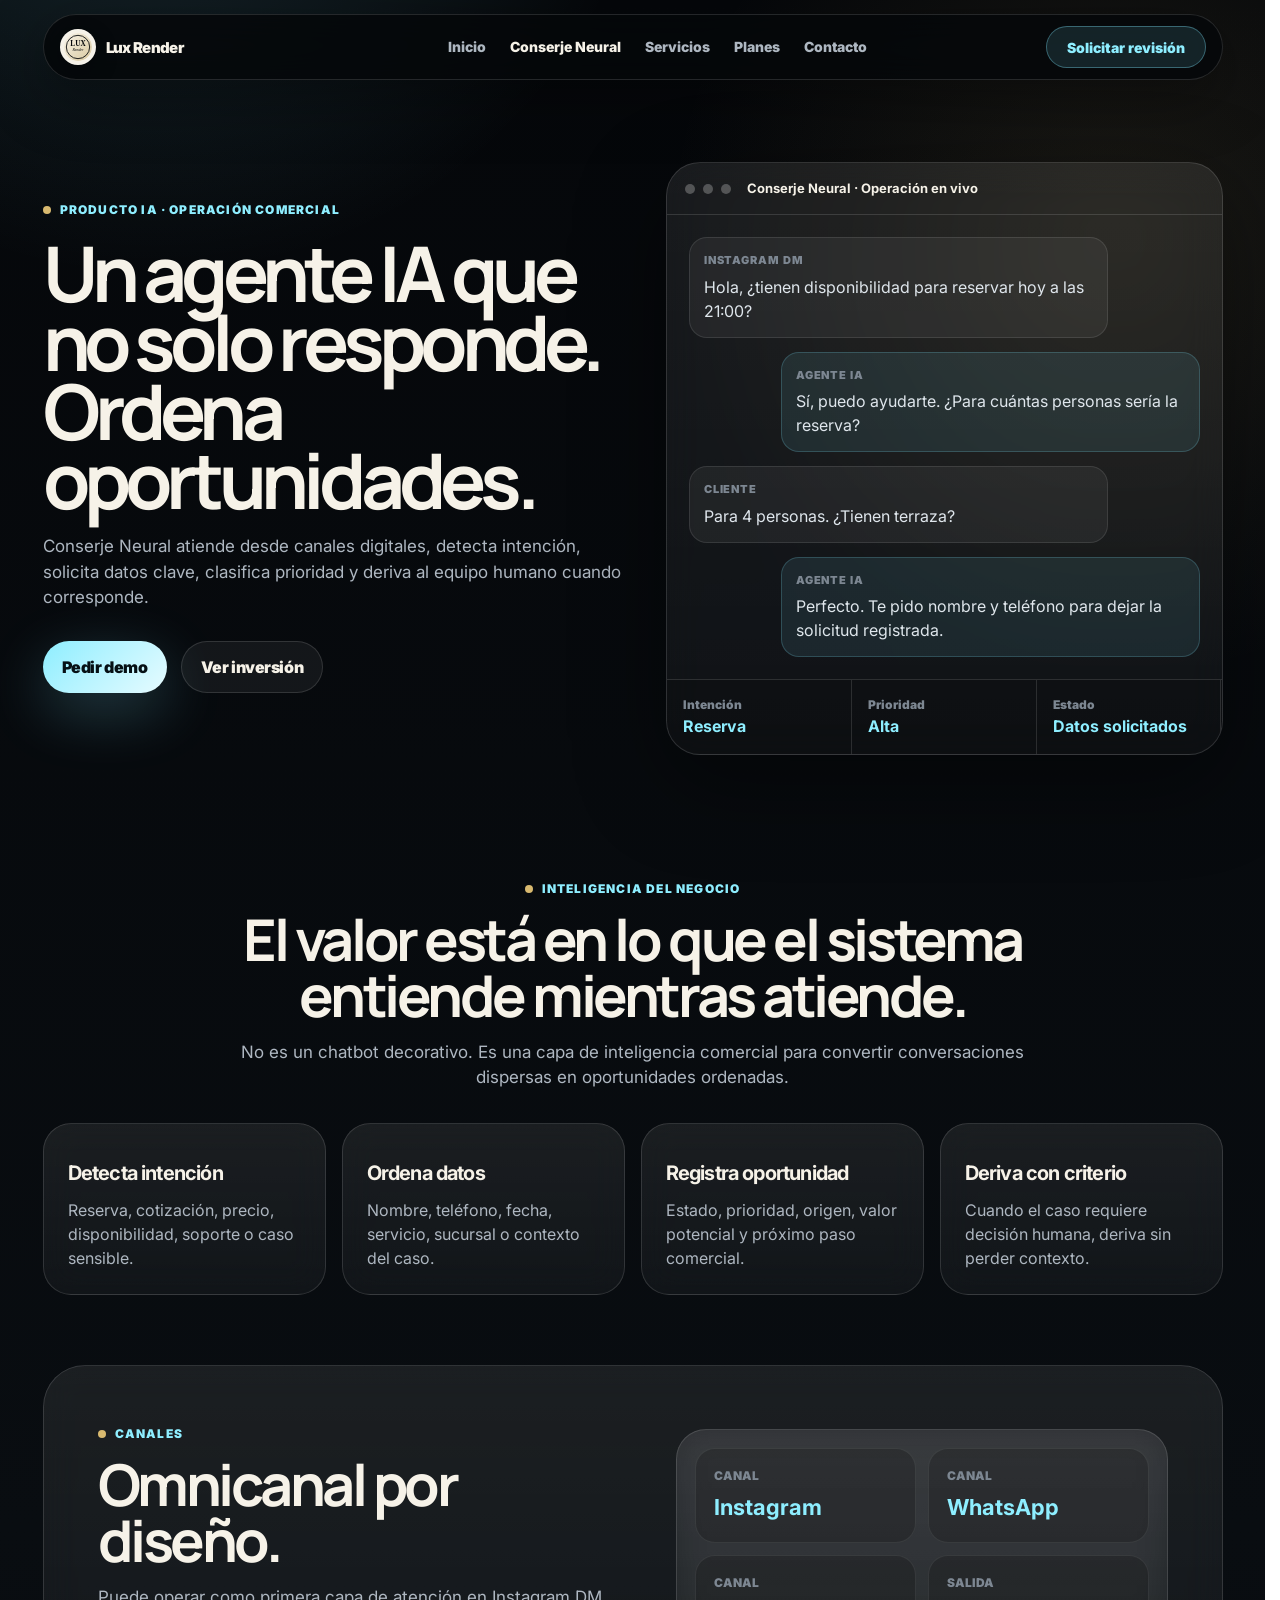
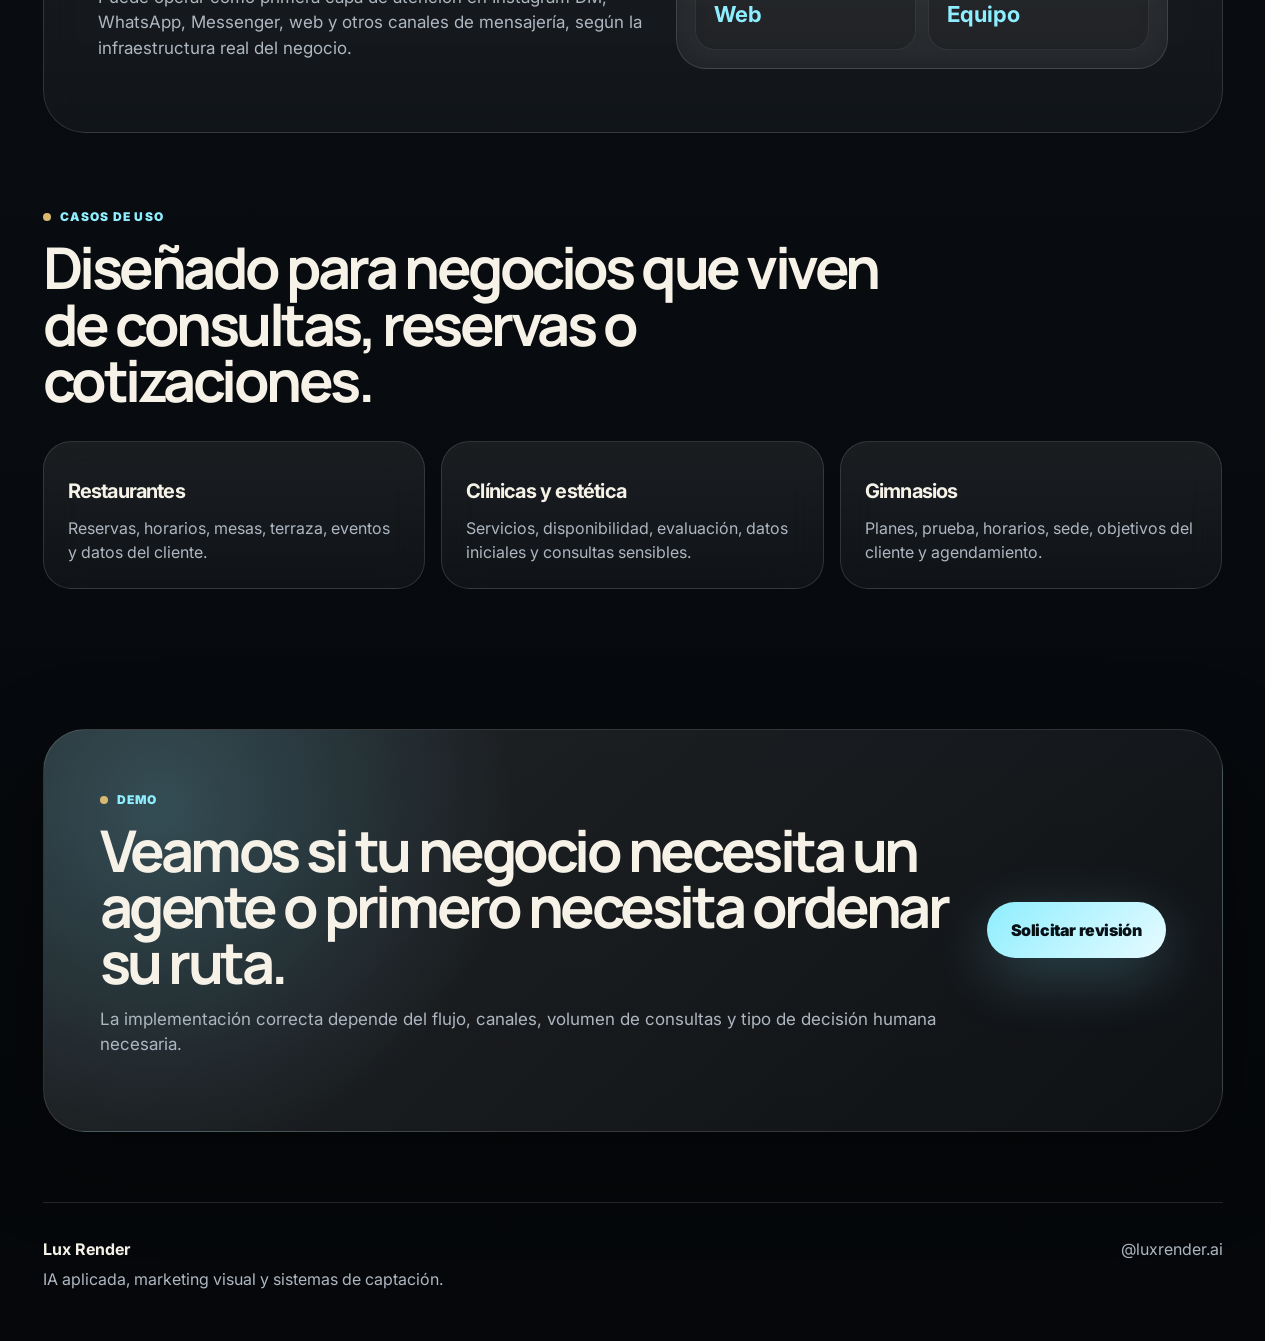
==== commit 8fbab39b: "pulir conserje mobile y footer" ====
--- a/conserje.html
+++ b/conserje.html
@@ -1,89 +1 @@
-<!DOCTYPE html>
-<html lang="es-CL">
-<head>
-  <meta charset="UTF-8" />
-  <meta name="viewport" content="width=device-width, initial-scale=1.0" />
-  <meta name="description" content="Conserje Neural: agente IA omnicanal para atención, reservas, cotizaciones y oportunidades comerciales." />
-  <title>Conserje Neural | Lux Render</title>
-  <link rel="preconnect" href="https://fonts.googleapis.com">
-  <link rel="preconnect" href="https://fonts.gstatic.com" crossorigin>
-  <link href="https://fonts.googleapis.com/css2?family=Inter:wght@400;500;600;700;800;900&family=Manrope:wght@500;600;700;800&display=swap" rel="stylesheet">
-  <link rel="stylesheet" href="styles.css" />
-</head>
-<body>
-  <div class="noise"></div>
-  <div class="site-shell">
-    <header class="nav">
-      <a class="brand" href="./" aria-label="Lux Render inicio"><img src="assets/lux_render_logo.png" alt="Lux Render" onerror="this.style.display='none'"><span>Lux Render</span></a>
-      <button class="menu-toggle" aria-label="Abrir menú" aria-expanded="false">☰</button>
-      <nav class="nav-links" aria-label="Navegación principal">
-        <a href="./">Inicio</a><a class="active" href="conserje.html">Conserje Neural</a><a href="servicio.html">Servicios</a><a href="planes.html">Planes</a>
-      </nav>
-      <a class="nav-cta" href="contacto.html">Solicitar revisión</a>
-    </header>
-
-    <main>
-      <section class="hero">
-        <div class="hero-copy reveal">
-          <div class="eyebrow">Producto IA · Operación comercial</div>
-          <h1>Un agente IA que no solo responde. Ordena oportunidades.</h1>
-          <p class="hero-lead">Conserje Neural atiende desde canales digitales, detecta intención, solicita datos clave, clasifica prioridad y deriva al equipo humano cuando corresponde.</p>
-          <div class="hero-actions"><a class="btn primary" href="contacto.html">Pedir demo</a><a class="btn secondary" href="planes.html">Ver inversión</a></div>
-        </div>
-
-        <aside class="neural-ui neural-wave reveal delay-1" aria-label="Demo visual de Conserje Neural">
-          <div class="ui-header"><span></span><span></span><span></span><strong>Conserje Neural · Operación en vivo</strong></div>
-          <div class="conversation">
-            <div class="message in"><small>Instagram DM</small><p>Hola, ¿tienen disponibilidad para reservar hoy a las 21:00?</p></div>
-            <div class="message out"><small>Agente IA</small><p>Sí, puedo ayudarte. ¿Para cuántas personas sería la reserva?</p></div>
-            <div class="message in"><small>Cliente</small><p>Para 4 personas. ¿Tienen terraza?</p></div>
-            <div class="message out"><small>Agente IA</small><p>Perfecto. Te pido nombre y teléfono para dejar la solicitud registrada.</p></div>
-          </div>
-          <div class="crm-strip"><div><span>Intención</span><strong>Reserva</strong></div><div><span>Prioridad</span><strong>Alta</strong></div><div><span>Estado</span><strong>Datos solicitados</strong></div></div>
-        </aside>
-      </section>
-
-      <section class="section">
-        <div class="section-heading narrow reveal"><span class="section-kicker">Inteligencia del negocio</span><h2>El valor está en lo que el sistema entiende mientras atiende.</h2><p>No es un chatbot decorativo. Es una capa de inteligencia comercial para convertir conversaciones dispersas en oportunidades ordenadas.</p></div>
-        <div class="intel-grid">
-          <article class="reveal"><h3>Detecta intención</h3><p>Reserva, cotización, precio, disponibilidad, soporte, reclamo o caso sensible.</p></article>
-          <article class="reveal delay-1"><h3>Ordena datos</h3><p>Nombre, teléfono, fecha, servicio, sucursal, cantidad de personas o contexto del caso.</p></article>
-          <article class="reveal delay-2"><h3>Registra oportunidad</h3><p>Estado, prioridad, origen, valor potencial y próximo paso comercial.</p></article>
-          <article class="reveal"><h3>Deriva con criterio</h3><p>Cuando el caso requiere decisión humana, deriva sin perder contexto.</p></article>
-        </div>
-      </section>
-
-      <section class="section split-card reveal">
-        <div>
-          <span class="section-kicker">Canales</span>
-          <h2>Omnicanal por diseño.</h2>
-          <p>Puede operar como primera capa de atención en Instagram DM, WhatsApp, Messenger, web y otros canales de mensajería, según la infraestructura real del negocio.</p>
-        </div>
-        <div class="mini-dashboard neural-wave">
-          <div class="metric"><span>Canal</span><strong>Instagram</strong></div>
-          <div class="metric"><span>Canal</span><strong>WhatsApp</strong></div>
-          <div class="metric"><span>Canal</span><strong>Web</strong></div>
-          <div class="metric"><span>Salida</span><strong>Equipo</strong></div>
-        </div>
-      </section>
-
-      <section class="section">
-        <div class="section-heading reveal"><span class="section-kicker">Casos de uso</span><h2>Diseñado para negocios que viven de consultas, reservas o cotizaciones.</h2></div>
-        <div class="case-grid">
-          <article class="case-card reveal"><h3>Restaurantes</h3><p>Reservas, horarios, mesas, terraza, eventos, datos del cliente y derivación.</p></article>
-          <article class="case-card reveal delay-1"><h3>Clínicas y estética</h3><p>Servicios, disponibilidad, evaluación, datos iniciales y consultas sensibles.</p></article>
-          <article class="case-card reveal delay-2"><h3>Gimnasios</h3><p>Planes, prueba, horarios, sede, objetivos del cliente y agendamiento.</p></article>
-        </div>
-      </section>
-
-      <section class="cta-section neural-wave reveal">
-        <div><span class="section-kicker">Demo</span><h2>Veamos si tu negocio necesita un agente o primero necesita ordenar su ruta.</h2><p>La implementación correcta depende del flujo, canales, volumen de consultas y tipo de decisión humana necesaria.</p></div>
-        <a class="btn primary large" href="contacto.html">Solicitar revisión</a>
-      </section>
-    </main>
-
-    <footer class="footer"><div><strong>Lux Render</strong><p>IA aplicada, marketing visual y sistemas de captación.</p></div><a href="https://www.instagram.com/lux.render/" target="_blank" rel="noopener">@lux.render</a></footer>
-  </div>
-  <script src="app.js"></script>
-</body>
-</html>+<!doctype html><html lang="es-CL"><head><meta charset="UTF-8"><meta name="viewport" content="width=device-width,initial-scale=1"><title>Conserje Neural | Lux Render</title><meta name="description" content="Agente IA omnicanal para atención, reservas, cotizaciones y oportunidades comerciales."><link rel="stylesheet" href="styles.css"></head><body><div class="noise"></div><div class="site-shell"><header class="nav"></header><main><section class="hero"><div class="hero-copy"><div class="eyebrow">Producto IA · Operación comercial</div><h1>Un agente IA que no solo responde. Ordena oportunidades.</h1><p class="hero-lead">Conserje Neural atiende desde canales digitales, detecta intención, solicita datos clave, clasifica prioridad y deriva al equipo humano cuando corresponde.</p><div class="hero-actions"><a class="btn primary" href="contacto.html">Pedir demo</a><a class="btn secondary" href="planes.html">Ver inversión</a></div></div><aside class="neural-ui neural-wave"><div class="ui-header"><span></span><span></span><span></span><strong>Conserje Neural · Operación en vivo</strong></div><div class="conversation"><div class="message in"><small>Instagram DM</small><p>Hola, ¿tienen disponibilidad para reservar hoy a las 21:00?</p></div><div class="message out"><small>Agente IA</small><p>Sí, puedo ayudarte. ¿Para cuántas personas sería la reserva?</p></div><div class="message in"><small>Cliente</small><p>Para 4 personas. ¿Tienen terraza?</p></div><div class="message out"><small>Agente IA</small><p>Perfecto. Te pido nombre y teléfono para dejar la solicitud registrada.</p></div></div><div class="crm-strip"><div><span>Intención</span><strong>Reserva</strong></div><div><span>Prioridad</span><strong>Alta</strong></div><div><span>Estado</span><strong>Datos solicitados</strong></div></div></aside></section><section class="section"><div class="section-heading narrow"><span class="section-kicker">Inteligencia del negocio</span><h2>El valor está en lo que el sistema entiende mientras atiende.</h2><p>No es un chatbot decorativo. Es una capa de inteligencia comercial para convertir conversaciones dispersas en oportunidades ordenadas.</p></div><div class="intel-grid"><article><h3>Detecta intención</h3><p>Reserva, cotización, precio, disponibilidad, soporte o caso sensible.</p></article><article><h3>Ordena datos</h3><p>Nombre, teléfono, fecha, servicio, sucursal o contexto del caso.</p></article><article><h3>Registra oportunidad</h3><p>Estado, prioridad, origen, valor potencial y próximo paso comercial.</p></article><article><h3>Deriva con criterio</h3><p>Cuando el caso requiere decisión humana, deriva sin perder contexto.</p></article></div></section><section class="section split-card"><div><span class="section-kicker">Canales</span><h2>Omnicanal por diseño.</h2><p>Puede operar como primera capa de atención en Instagram DM, WhatsApp, Messenger, web y otros canales de mensajería, según la infraestructura real del negocio.</p></div><div class="mini-dashboard neural-wave"><div class="metric"><span>Canal</span><strong>Instagram</strong></div><div class="metric"><span>Canal</span><strong>WhatsApp</strong></div><div class="metric"><span>Canal</span><strong>Web</strong></div><div class="metric"><span>Salida</span><strong>Equipo</strong></div></div></section><section class="section"><div class="section-heading"><span class="section-kicker">Casos de uso</span><h2>Diseñado para negocios que viven de consultas, reservas o cotizaciones.</h2></div><div class="case-grid"><article class="case-card"><h3>Restaurantes</h3><p>Reservas, horarios, mesas, terraza, eventos y datos del cliente.</p></article><article class="case-card"><h3>Clínicas y estética</h3><p>Servicios, disponibilidad, evaluación, datos iniciales y consultas sensibles.</p></article><article class="case-card"><h3>Gimnasios</h3><p>Planes, prueba, horarios, sede, objetivos del cliente y agendamiento.</p></article></div></section><section class="cta-section neural-wave"><div><span class="section-kicker">Demo</span><h2>Veamos si tu negocio necesita un agente o primero necesita ordenar su ruta.</h2><p>La implementación correcta depende del flujo, canales, volumen de consultas y tipo de decisión humana necesaria.</p></div><a class="btn primary large" href="contacto.html">Solicitar revisión</a></section></main><footer class="footer"><div><strong>Lux Render</strong><p>IA aplicada, marketing visual y sistemas de captación.</p></div><a href="https://www.instagram.com/luxrender.ai/" target="_blank" rel="noopener">@luxrender.ai</a></footer></div><script src="app.js"></script></body></html>
--- a/styles.css
+++ b/styles.css
@@ -1,3 +1,5 @@
 @import url('https://fonts.googleapis.com/css2?family=Inter:wght@400;500;600;700;800;900&family=Manrope:wght@600;700;800&display=swap');
-:root{--bg:#05070a;--card:rgba(255,255,255,.065);--line:rgba(255,255,255,.13);--text:#f6f2e8;--muted:#aeb7c1;--muted2:#74808c;--cyan:#7ee7ff;--gold:#d8b96f;--green:#74f2b5;--radius:28px;--max:1180px;--shadow:0 30px 90px rgba(0,0,0,.48)}
-*{box-sizing:border-box}html{scroll-behavior:auto;overflow-y:scroll;scrollbar-gutter:stable}body{margin:0;font-family:Inter,system-ui,-apple-system,BlinkMacSystemFont,"Segoe UI",sans-serif;background:radial-gradient(circle at 12% -10%,rgba(126,231,255,.18),transparent 31rem),radial-gradient(circle at 88% 10%,rgba(216,185,111,.13),transparent 34rem),linear-gradient(180deg,#05070a 0%,#080b10 45%,#05070a 100%);color:var(--text);line-height:1.5;overflow-x:hidden}a{color:inherit;text-decoration:none}p,h1,h2,h3{margin-top:0}.noise{position:fixed;inset:0;pointer-events:none;opacity:.03;z-index:-1}.site-shell{width:min(100% - 32px,var(--max));margin:0 auto}.nav{position:sticky;top:14px;z-index:50;margin:14px auto 0;min-height:64px;height:64px;width:100%;padding:10px 14px;display:grid;grid-template-columns:220px 1fr 220px;align-items:center;gap:18px;border:1px solid var(--line);border-radius:999px;background:rgba(5,7,10,.82);backdrop-filter:blur(24px);box-shadow:0 18px 60px rgba(0,0,0,.34);overflow:visible}.brand{display:flex;align-items:center;justify-self:start;height:44px;line-height:1;font-weight:950;letter-spacing:-.04em}.brand img{width:34px;height:34px;object-fit:contain}.brand span{font-size:15px;line-height:1;white-space:nowrap}.nav-links{justify-self:center;height:44px;display:flex;align-items:center;justify-content:center;gap:24px;color:var(--muted);font-size:14px;font-weight:850;line-height:1;white-space:nowrap}.nav-links a{line-height:1;transition:color .15s ease}.nav-links a:hover,.nav-links a.active{color:var(--text)}.nav-ghost{display:block;width:220px;height:44px;justify-self:end}.nav-cta{justify-self:end;min-width:168px;text-align:center;padding:10px 16px;background:rgba(126,231,255,.13);border:1px solid rgba(126,231,255,.38);border-radius:999px;color:var(--cyan);font-size:14px;font-weight:950}.menu-toggle{display:none;border:1px solid var(--line);background:rgba(255,255,255,.055);color:var(--text);border-radius:16px;padding:8px 11px;font-size:18px;justify-self:end;height:44px}.hero{min-height:72vh;display:grid;grid-template-columns:1.02fr .98fr;gap:44px;align-items:center;padding:82px 0 50px}.hero-compact{min-height:62vh}.eyebrow,.section-kicker{display:inline-flex;align-items:center;gap:9px;color:var(--cyan);font-weight:950;font-size:12px;letter-spacing:.1em;text-transform:uppercase}.eyebrow:before,.section-kicker:before{content:"";width:8px;height:8px;border-radius:999px;background:var(--gold)}h1{margin:18px 0 20px;font-family:Manrope,Inter,sans-serif;font-size:clamp(46px,6vw,82px);line-height:.9;letter-spacing:-.075em;max-width:900px}h2{font-family:Manrope,Inter,sans-serif;font-size:clamp(34px,4.5vw,58px);line-height:.98;letter-spacing:-.06em;margin:12px 0 16px}h3{font-size:20px;letter-spacing:-.04em;margin:10px 0}.hero-lead{color:#c9d2da;font-size:clamp(18px,1.8vw,21px);max-width:760px}.hero-actions{display:flex;flex-wrap:wrap;gap:14px;margin:30px 0 28px}.btn{display:inline-flex;justify-content:center;align-items:center;min-height:48px;padding:13px 19px;border-radius:999px;font-weight:950;letter-spacing:-.025em;transition:transform .14s ease}.btn:hover{transform:translateY(-2px)}.btn.primary{color:#061015;background:linear-gradient(135deg,var(--cyan),#e7fbff);box-shadow:0 18px 60px rgba(126,231,255,.24)}.btn.secondary,.btn.ghost{border:1px solid var(--line);background:rgba(255,255,255,.055);color:var(--text)}.btn.large{min-height:56px;padding-inline:24px}.trust-row{display:flex;flex-wrap:wrap;gap:8px}.trust-row span{color:var(--muted);font-size:13px;font-weight:750;padding:8px 12px;border-radius:999px;border:1px solid var(--line);background:rgba(255,255,255,.035)}.hero-panel,.command-card,.neural-ui,.plan-card,.service-card,.problem-grid article,.intel-grid article,.process-list article,.faq-list details,.portal-card,.mini-dashboard,.split-card,.case-card,.diagnostic-card{border:1px solid var(--line);background:linear-gradient(180deg,rgba(255,255,255,.078),rgba(255,255,255,.038));backdrop-filter:blur(18px)}.hero-panel{position:relative;min-height:460px;padding:24px;border-radius:42px;box-shadow:var(--shadow);overflow:hidden}.command-card{position:relative;z-index:2;margin-top:18px;padding:26px;border-radius:32px}.system-card-top{display:flex;align-items:center;gap:10px;color:var(--green);font-weight:950;font-size:13px}.system-card-top p{margin:0}.pulse{width:10px;height:10px;border-radius:50%;background:var(--green);box-shadow:0 0 0 0 rgba(116,242,181,.55);animation:pulse 1.8s infinite}@keyframes pulse{70%{box-shadow:0 0 0 12px rgba(116,242,181,0)}100%{box-shadow:0 0 0 0 rgba(116,242,181,0)}}.flow-list{list-style:none;padding:0;margin:0;display:grid;gap:12px}.flow-list li{display:flex;align-items:center;gap:14px;padding:15px;border-radius:18px;background:rgba(0,0,0,.18);border:1px solid rgba(255,255,255,.08);font-weight:850}.flow-list span{color:var(--cyan);font-size:12px;font-weight:950}.section{padding:70px 0}.section-heading{max-width:900px;margin-bottom:32px}.section-heading.narrow{max-width:840px;margin-inline:auto;text-align:center}.section-heading p,.split-card p,.hero-copy p,.cta-section p{color:var(--muted);font-size:17px}.problem-grid,.service-grid,.intel-grid,.plan-grid,.process-list,.portal-grid,.case-grid{display:grid;gap:16px}.problem-grid,.portal-grid,.plan-grid,.case-grid{grid-template-columns:repeat(3,1fr)}.service-grid,.intel-grid,.process-list{grid-template-columns:repeat(4,1fr)}.problem-grid article,.service-card,.intel-grid article,.plan-card,.process-list article,.portal-card,.case-card,.diagnostic-card{padding:24px;border-radius:var(--radius)}.problem-grid article span,.process-list article span{color:var(--gold);font-weight:950;font-size:13px}.problem-grid p,.service-card p,.intel-grid p,.plan-card p,.process-list p,.portal-card p,.case-card p,.diagnostic-card p{color:var(--muted);margin-bottom:0}.portal-card{min-height:210px;display:flex;flex-direction:column;justify-content:space-between}.portal-card small,.plan-label{color:var(--gold);font-size:12px;font-weight:950;letter-spacing:.1em;text-transform:uppercase}.portal-card span{color:var(--cyan);font-weight:950}.neural-wave{position:relative;overflow:hidden;isolation:isolate}.neural-wave:after{content:"";position:absolute;inset:-46%;pointer-events:none;z-index:0;background:linear-gradient(105deg,transparent 0%,transparent 41%,rgba(126,231,255,0) 45%,rgba(126,231,255,.24) 48%,rgba(216,185,111,.16) 50%,rgba(126,231,255,.18) 52%,rgba(126,231,255,0) 56%,transparent 100%);transform:translateX(-72%) rotate(7deg);animation:neuralWave 7.5s cubic-bezier(.2,.7,.2,1) infinite;mix-blend-mode:screen;opacity:.68}.neural-wave>*{position:relative;z-index:1}@keyframes neuralWave{0%,60%{transform:translateX(-72%) rotate(7deg);opacity:0}68%{opacity:.65}82%{opacity:.35}96%,100%{transform:translateX(72%) rotate(7deg);opacity:0}}.neural-ui{border-radius:34px;overflow:hidden;box-shadow:var(--shadow)}.ui-header{min-height:52px;display:flex;align-items:center;gap:8px;padding:0 18px;border-bottom:1px solid var(--line);color:var(--muted);font-size:13px}.ui-header span{width:10px;height:10px;border-radius:50%;background:rgba(255,255,255,.25)}.ui-header strong{margin-left:8px;color:var(--text)}.conversation{padding:22px;display:grid;gap:14px}.message{max-width:82%;padding:14px;border-radius:18px;border:1px solid rgba(255,255,255,.1)}.message small{display:block;color:var(--muted2);font-weight:900;margin-bottom:6px;text-transform:uppercase;font-size:11px;letter-spacing:.08em}.message p{margin:0;color:#dfe6ec}.message.in{background:rgba(255,255,255,.055)}.message.out{margin-left:auto;background:rgba(126,231,255,.095);border-color:rgba(126,231,255,.2)}.crm-strip{display:grid;grid-template-columns:repeat(3,1fr);border-top:1px solid var(--line);background:rgba(0,0,0,.18)}.crm-strip div{padding:16px;border-right:1px solid var(--line)}.crm-strip span{display:block;color:var(--muted2);font-size:12px;font-weight:900}.crm-strip strong{color:var(--cyan)}.split-card{padding:clamp(28px,5vw,54px);border-radius:42px;display:grid;grid-template-columns:1fr .9fr;gap:32px;align-items:center}.mini-dashboard{display:grid;grid-template-columns:repeat(2,1fr);gap:12px;padding:18px;border-radius:30px}.metric{padding:18px;border-radius:20px;background:rgba(0,0,0,.18);border:1px solid rgba(255,255,255,.08)}.metric span{display:block;color:var(--muted2);font-size:12px;text-transform:uppercase;font-weight:950}.metric strong{display:block;margin-top:6px;color:var(--cyan);font-size:22px}.plan-card.featured{background:linear-gradient(180deg,rgba(126,231,255,.13),rgba(255,255,255,.06));border-color:rgba(126,231,255,.32)}.price{color:var(--text)!important;font-weight:950;font-size:22px}.plans-note{color:var(--muted);text-align:center;margin-top:18px;font-size:14px}.cta-section{margin:70px 0;padding:clamp(28px,6vw,56px);border-radius:42px;background:radial-gradient(circle at 10% 20%,rgba(126,231,255,.22),transparent 22rem),linear-gradient(135deg,rgba(255,255,255,.11),rgba(255,255,255,.04));border:1px solid var(--line);box-shadow:var(--shadow);display:grid;grid-template-columns:1fr auto;gap:24px;align-items:center}.footer{padding:34px 0 50px;display:flex;justify-content:space-between;gap:22px;color:var(--muted);border-top:1px solid var(--line)}.footer strong{color:var(--text)}.footer p{margin:6px 0 0}.reveal{opacity:1!important;transform:none!important;transition:none!important}.delay-1,.delay-2{transition-delay:0s!important}@media(max-width:980px){.nav{height:auto;min-height:64px;grid-template-columns:1fr auto}.nav-links{position:absolute;top:calc(100% + 10px);left:0;right:0;height:auto;display:none;flex-direction:column;padding:16px;border:1px solid var(--line);border-radius:24px;background:rgba(5,7,10,.97)}.nav-links.open{display:flex}.nav-ghost{display:none}.menu-toggle{display:block}.nav-cta{display:none}.hero,.split-card,.cta-section{grid-template-columns:1fr}.problem-grid,.service-grid,.intel-grid,.plan-grid,.process-list,.portal-grid,.case-grid{grid-template-columns:repeat(2,1fr)}}@media(max-width:640px){.site-shell{width:min(100% - 22px,var(--max))}.nav{border-radius:24px}.brand span{font-size:15px}h1{font-size:44px}h2{font-size:36px}.hero{min-height:unset;padding:54px 0 34px}.hero-panel{padding:14px;border-radius:30px}.problem-grid,.service-grid,.intel-grid,.plan-grid,.process-list,.portal-grid,.case-grid{grid-template-columns:1fr}.crm-strip{grid-template-columns:1fr}.message{max-width:94%}.cta-section{border-radius:30px}.footer{flex-direction:column}.mini-dashboard{grid-template-columns:1fr}.section{padding:54px 0}}
+:root{--bg:#05070a;--panel:#11161d;--panel2:#181d24;--line:rgba(255,255,255,.13);--text:#f6f2e8;--muted:#aeb7c1;--muted2:#7d8792;--cyan:#8eeeff;--gold:#d8b96f;--green:#75f0b4;--max:1180px;--shadow:0 28px 90px rgba(0,0,0,.42)}
+*{box-sizing:border-box}html{scroll-behavior:auto;overflow-y:scroll;scrollbar-gutter:stable}body{margin:0;font-family:Inter,system-ui,-apple-system,BlinkMacSystemFont,"Segoe UI",sans-serif;color:var(--text);background:radial-gradient(circle at 12% -8%,rgba(126,231,255,.17),transparent 32rem),radial-gradient(circle at 88% 8%,rgba(216,185,111,.10),transparent 28rem),linear-gradient(180deg,#05070a 0%,#090d11 52%,#05070a 100%);line-height:1.5;overflow-x:hidden}a{text-decoration:none;color:inherit}p,h1,h2,h3{margin-top:0}.noise{position:fixed;inset:0;z-index:-1;pointer-events:none;opacity:.025}.site-shell{width:min(100% - 32px,var(--max));margin:0 auto}.nav{position:sticky;top:14px;z-index:50;margin:14px auto 0;width:100%;height:66px;min-height:66px;padding:10px 16px;display:grid;grid-template-columns:240px 1fr 190px;align-items:center;gap:18px;border:1px solid var(--line);border-radius:999px;background:rgba(5,7,10,.86);backdrop-filter:blur(24px);box-shadow:0 18px 60px rgba(0,0,0,.34)}.brand{display:flex;align-items:center;gap:10px;font-weight:950;letter-spacing:-.04em;justify-self:start;min-width:0}.brand-logo{width:36px;height:36px;border-radius:999px;object-fit:contain;background:#f6f2e8;border:1px solid rgba(255,255,255,.22);box-shadow:0 8px 22px rgba(0,0,0,.28);padding:3px;display:block}.brand span{font-size:15px;line-height:1;white-space:nowrap}.nav-links{justify-self:center;display:flex;align-items:center;justify-content:center;gap:24px;color:var(--muted);font-size:14px;font-weight:850;white-space:nowrap;line-height:1}.nav-links a{line-height:1;transition:color .15s ease}.nav-links a:hover,.nav-links a.active{color:var(--text)}.nav-cta{justify-self:end;display:inline-flex;align-items:center;justify-content:center;height:42px;min-width:160px;padding:0 16px;border:1px solid rgba(126,231,255,.35);border-radius:999px;background:rgba(126,231,255,.12);color:var(--cyan);font-weight:950;font-size:14px}.menu-toggle{display:none;width:44px;height:44px;align-items:center;justify-content:center;border:1px solid var(--line);border-radius:16px;background:rgba(255,255,255,.055);color:var(--text);font-size:22px}.hero{min-height:72vh;display:grid;grid-template-columns:1.02fr .98fr;gap:44px;align-items:center;padding:82px 0 50px}.hero-compact{min-height:58vh}.eyebrow,.section-kicker{display:inline-flex;align-items:center;gap:9px;color:var(--cyan);font-weight:950;font-size:12px;letter-spacing:.1em;text-transform:uppercase}.eyebrow:before,.section-kicker:before{content:"";width:8px;height:8px;border-radius:999px;background:var(--gold);flex:0 0 auto}h1{margin:18px 0 20px;font-family:Manrope,Inter,sans-serif;font-size:clamp(46px,6vw,82px);line-height:.9;letter-spacing:-.075em;max-width:900px}h2{font-family:Manrope,Inter,sans-serif;font-size:clamp(34px,4.5vw,58px);line-height:.98;letter-spacing:-.06em;margin:12px 0 16px}h3{font-size:20px;letter-spacing:-.04em;margin:10px 0}.hero-lead{color:#c9d2da;font-size:clamp(18px,1.8vw,21px);max-width:760px}.hero-actions,.social-actions{display:flex;flex-wrap:wrap;gap:14px;margin:30px 0 28px}.btn,.social-btn{display:inline-flex;justify-content:center;align-items:center;gap:10px;min-height:48px;padding:13px 19px;border-radius:999px;font-weight:950;letter-spacing:-.025em;border:1px solid var(--line);background:rgba(255,255,255,.055)}.btn.primary{color:#061015;background:linear-gradient(135deg,var(--cyan),#e7fbff);box-shadow:0 18px 60px rgba(126,231,255,.24);border:0}.btn.secondary,.btn.ghost{color:var(--text)}.btn.large{min-height:56px;padding-inline:24px}.social-btn.instagram{border-color:rgba(216,185,111,.35)}.social-btn.whatsapp{border-color:rgba(117,240,180,.35)}.social-icon{width:26px;height:26px;border-radius:999px;display:inline-flex;align-items:center;justify-content:center;background:rgba(255,255,255,.09);font-size:14px}.trust-row{display:flex;flex-wrap:wrap;gap:8px}.trust-row span{color:var(--muted);font-size:13px;font-weight:750;padding:8px 12px;border-radius:999px;border:1px solid var(--line);background:rgba(255,255,255,.035)}.hero-panel,.command-card,.neural-ui,.plan-card,.service-card,.problem-grid article,.intel-grid article,.portal-card,.mini-dashboard,.split-card,.case-card,.diagnostic-card{border:1px solid var(--line);background:linear-gradient(180deg,rgba(255,255,255,.078),rgba(255,255,255,.038));backdrop-filter:blur(18px)}.hero-panel{position:relative;min-height:460px;padding:24px;border-radius:42px;box-shadow:var(--shadow);overflow:hidden}.command-card{position:relative;z-index:2;margin-top:18px;padding:26px;border-radius:32px}.system-card-top{display:flex;align-items:center;gap:10px;color:var(--green);font-weight:950;font-size:13px}.system-card-top p{margin:0}.pulse{width:10px;height:10px;border-radius:50%;background:var(--green);box-shadow:0 0 0 0 rgba(116,242,181,.55);animation:pulse 1.8s infinite}@keyframes pulse{70%{box-shadow:0 0 0 12px rgba(116,242,181,0)}100%{box-shadow:0 0 0 0 rgba(116,242,181,0)}}.flow-list{list-style:none;padding:0;margin:0;display:grid;gap:12px}.flow-list li{display:flex;align-items:center;gap:14px;padding:15px;border-radius:18px;background:rgba(0,0,0,.18);border:1px solid rgba(255,255,255,.08);font-weight:850}.flow-list span{color:var(--cyan);font-size:12px;font-weight:950}.section{padding:70px 0}.section-heading{max-width:900px;margin-bottom:32px}.section-heading.narrow{max-width:840px;margin-inline:auto;text-align:center}.section-heading p,.split-card p,.hero-copy p,.cta-section p{color:var(--muted);font-size:17px}.problem-grid,.service-grid,.intel-grid,.plan-grid,.portal-grid,.case-grid{display:grid;gap:16px}.problem-grid,.portal-grid,.plan-grid,.case-grid{grid-template-columns:repeat(3,1fr)}.service-grid,.intel-grid{grid-template-columns:repeat(4,1fr)}.problem-grid article,.service-card,.intel-grid article,.plan-card,.portal-card,.case-card,.diagnostic-card{padding:24px;border-radius:28px}.problem-grid article span{color:var(--gold);font-weight:950;font-size:13px}.problem-grid p,.service-card p,.intel-grid p,.plan-card p,.portal-card p,.case-card p,.diagnostic-card p{color:var(--muted);margin-bottom:0}.portal-card{min-height:210px;display:flex;flex-direction:column;justify-content:space-between}.portal-card small,.plan-label{color:var(--gold);font-size:12px;font-weight:950;letter-spacing:.1em;text-transform:uppercase}.portal-card span{color:var(--cyan);font-weight:950}.neural-wave{position:relative;overflow:hidden;isolation:isolate}.neural-wave:after{content:"";position:absolute;inset:-46%;pointer-events:none;z-index:0;background:linear-gradient(105deg,transparent 0%,transparent 41%,rgba(126,231,255,0) 45%,rgba(126,231,255,.24) 48%,rgba(216,185,111,.16) 50%,rgba(126,231,255,.18) 52%,rgba(126,231,255,0) 56%,transparent 100%);transform:translateX(-72%) rotate(7deg);animation:neuralWave 7.5s cubic-bezier(.2,.7,.2,1) infinite;mix-blend-mode:screen;opacity:.68}.neural-wave>*{position:relative;z-index:1}@keyframes neuralWave{0%,60%{transform:translateX(-72%) rotate(7deg);opacity:0}68%{opacity:.65}82%{opacity:.35}96%,100%{transform:translateX(72%) rotate(7deg);opacity:0}}.neural-ui{border-radius:34px;overflow:hidden;box-shadow:var(--shadow)}.ui-header{min-height:52px;display:flex;align-items:center;gap:8px;padding:0 18px;border-bottom:1px solid var(--line);color:var(--muted);font-size:13px}.ui-header span{width:10px;height:10px;border-radius:50%;background:rgba(255,255,255,.25)}.ui-header strong{margin-left:8px;color:var(--text)}.conversation{padding:22px;display:grid;gap:14px}.message{max-width:82%;padding:14px;border-radius:18px;border:1px solid rgba(255,255,255,.1)}.message small{display:block;color:var(--muted2);font-weight:900;margin-bottom:6px;text-transform:uppercase;font-size:11px;letter-spacing:.08em}.message p{margin:0;color:#dfe6ec}.message.in{background:rgba(255,255,255,.055)}.message.out{margin-left:auto;background:rgba(126,231,255,.095);border-color:rgba(126,231,255,.2)}.crm-strip{display:grid;grid-template-columns:repeat(3,1fr);border-top:1px solid var(--line);background:rgba(0,0,0,.18)}.crm-strip div{padding:16px;border-right:1px solid var(--line)}.crm-strip span{display:block;color:var(--muted2);font-size:12px;font-weight:900}.crm-strip strong{color:var(--cyan)}.split-card{padding:clamp(28px,5vw,54px);border-radius:42px;display:grid;grid-template-columns:1fr .9fr;gap:32px;align-items:center}.mini-dashboard{display:grid;grid-template-columns:repeat(2,1fr);gap:12px;padding:18px;border-radius:30px}.metric{padding:18px;border-radius:20px;background:rgba(0,0,0,.18);border:1px solid rgba(255,255,255,.08)}.metric span{display:block;color:var(--muted2);font-size:12px;text-transform:uppercase;font-weight:950}.metric strong{display:block;margin-top:6px;color:var(--cyan);font-size:22px}.plan-card.featured{background:linear-gradient(180deg,rgba(126,231,255,.13),rgba(255,255,255,.06));border-color:rgba(126,231,255,.32)}.price{color:var(--text)!important;font-weight:950;font-size:22px}.plans-note{color:var(--muted);text-align:center;margin-top:18px;font-size:14px}.cta-section{margin:70px 0;padding:clamp(28px,6vw,56px);border-radius:42px;background:radial-gradient(circle at 10% 20%,rgba(126,231,255,.22),transparent 22rem),linear-gradient(135deg,rgba(255,255,255,.11),rgba(255,255,255,.04));border:1px solid var(--line);box-shadow:var(--shadow);display:grid;grid-template-columns:1fr auto;gap:24px;align-items:center}.footer{padding:34px 0 50px;display:flex;justify-content:space-between;gap:22px;color:var(--muted);border-top:1px solid var(--line)}.footer strong{color:var(--text)}.footer p{margin:6px 0 0}.reveal{opacity:1!important;transform:none!important;transition:none!important}
+@media(max-width:980px){.site-shell{width:min(100% - 22px,var(--max))}.nav{height:62px;min-height:62px;grid-template-columns:1fr 44px;padding:9px 10px 9px 12px;border-radius:24px;top:10px;margin-top:10px;gap:10px}.brand{gap:9px}.brand-logo{width:32px;height:32px;padding:3px}.menu-toggle{display:flex}.nav-cta{display:none}.nav-links{position:absolute;top:calc(100% + 10px);left:0;right:0;height:auto;display:none;flex-direction:column;align-items:stretch;gap:8px;padding:12px;border:1px solid var(--line);border-radius:22px;background:rgba(5,7,10,.97);box-shadow:0 24px 70px rgba(0,0,0,.45);backdrop-filter:blur(22px);z-index:60}.nav-links.open{display:flex}.nav-links a{padding:14px;border-radius:15px;background:rgba(255,255,255,.04);font-size:14px}.nav-links a.active{background:rgba(126,231,255,.11);color:var(--text)}.hero,.split-card,.cta-section{grid-template-columns:1fr}.problem-grid,.service-grid,.intel-grid,.plan-grid,.portal-grid,.case-grid{grid-template-columns:repeat(2,1fr)}}
+@media(max-width:640px){body{background:radial-gradient(circle at 20% -5%,rgba(126,231,255,.16),transparent 19rem),linear-gradient(180deg,#071016 0%,#05070a 55%,#05070a 100%)}.site-shell{width:min(100% - 20px,var(--max))}.hero{min-height:unset;padding:44px 0 30px;gap:24px}.hero-compact{min-height:unset}h1{font-size:clamp(39px,11.5vw,50px);line-height:.95;letter-spacing:-.062em}h2{font-size:clamp(31px,9.5vw,42px);line-height:1;letter-spacing:-.055em}.eyebrow,.section-kicker{font-size:11px;letter-spacing:.14em;max-width:100%;flex-wrap:wrap}.hero-lead{font-size:17px;line-height:1.55}.hero-actions,.social-actions{gap:10px;margin:24px 0}.btn,.social-btn{width:100%;min-height:50px}.hero-panel,.neural-ui,.split-card,.cta-section,.plan-card,.service-card,.portal-card,.case-card,.diagnostic-card{border-radius:26px}.hero-panel{min-height:auto;padding:16px}.command-card{padding:20px;border-radius:24px}.flow-list li{padding:13px}.section{padding:46px 0}.problem-grid,.service-grid,.intel-grid,.plan-grid,.portal-grid,.case-grid{grid-template-columns:1fr}.split-card{padding:22px}.mini-dashboard{grid-template-columns:1fr;padding:14px;border-radius:24px}.metric{padding:16px;border-radius:18px}.metric strong{font-size:25px}.crm-strip{grid-template-columns:1fr}.message{max-width:94%}.cta-section{margin:44px 0;padding:24px}.footer{flex-direction:column;padding-bottom:38px}.ui-header{font-size:12px}.conversation{padding:16px}.plan-card{padding:24px}.price{font-size:28px;line-height:1.25}}
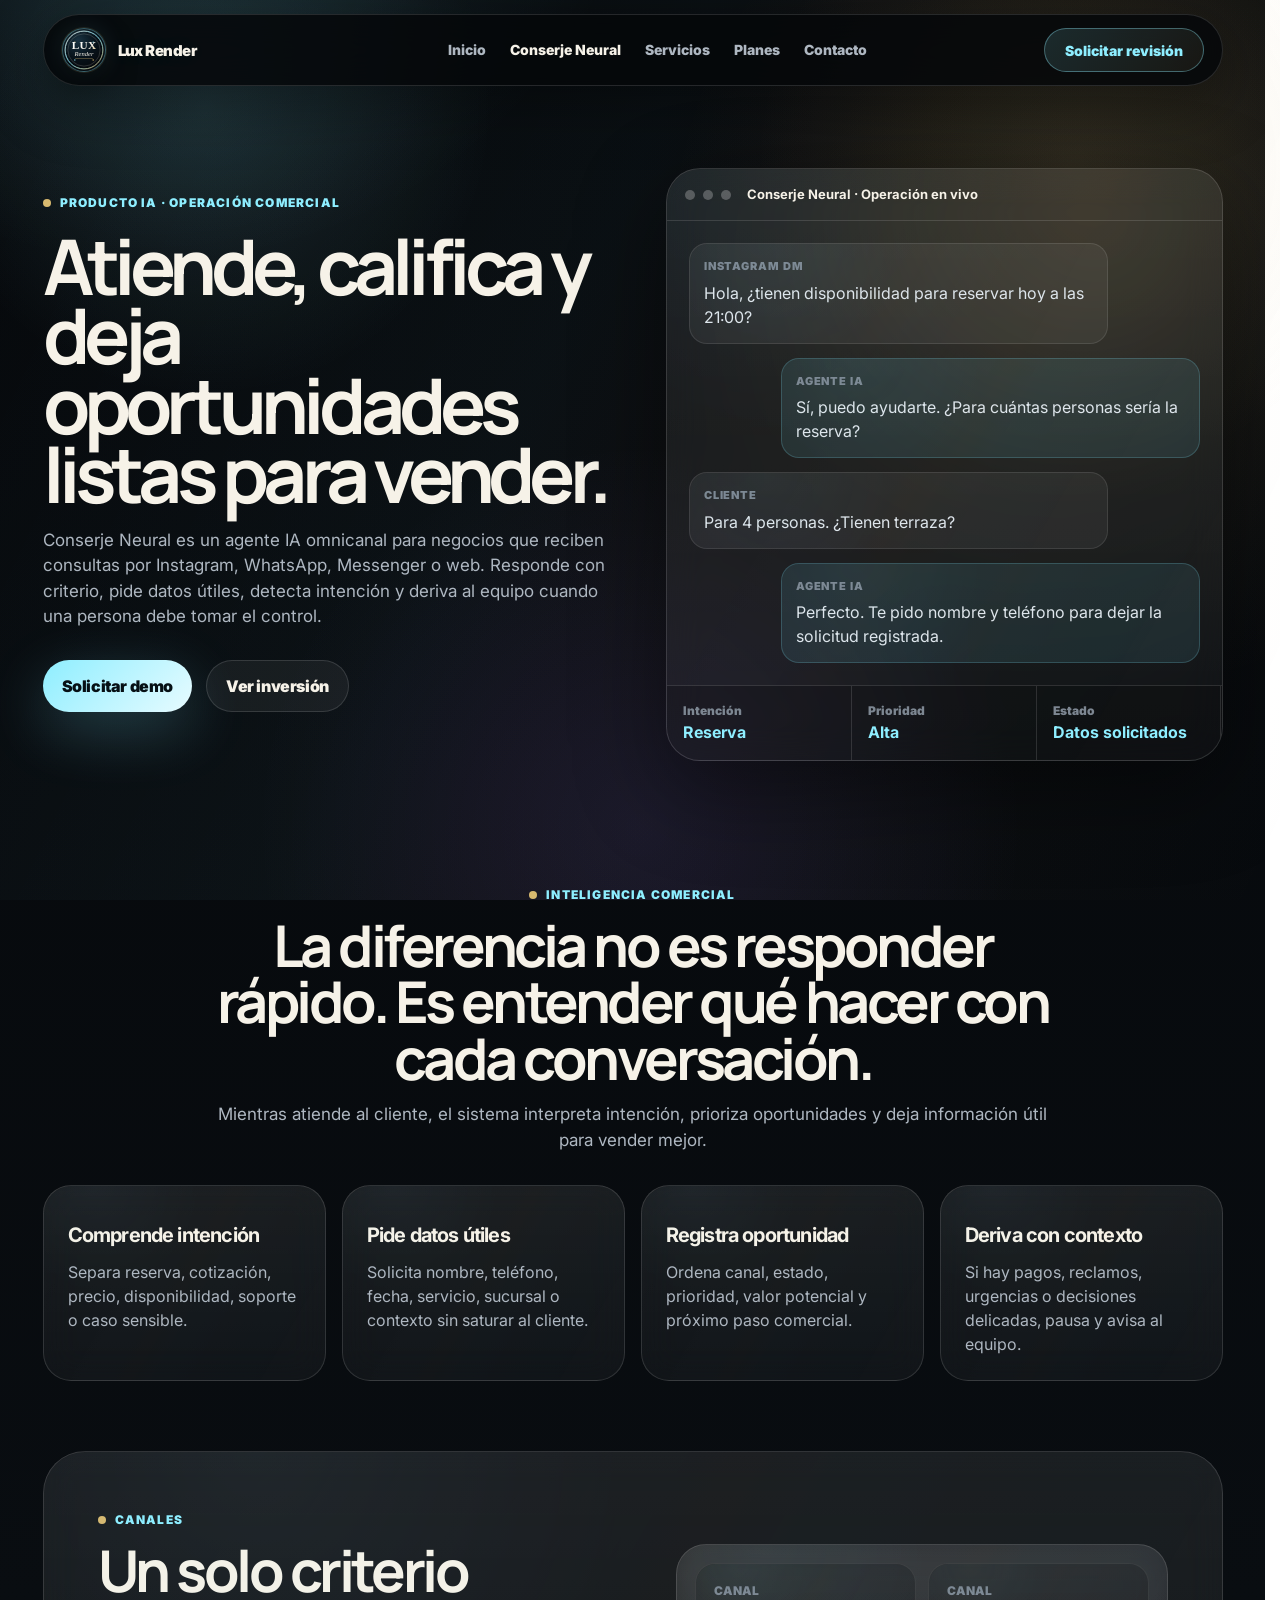
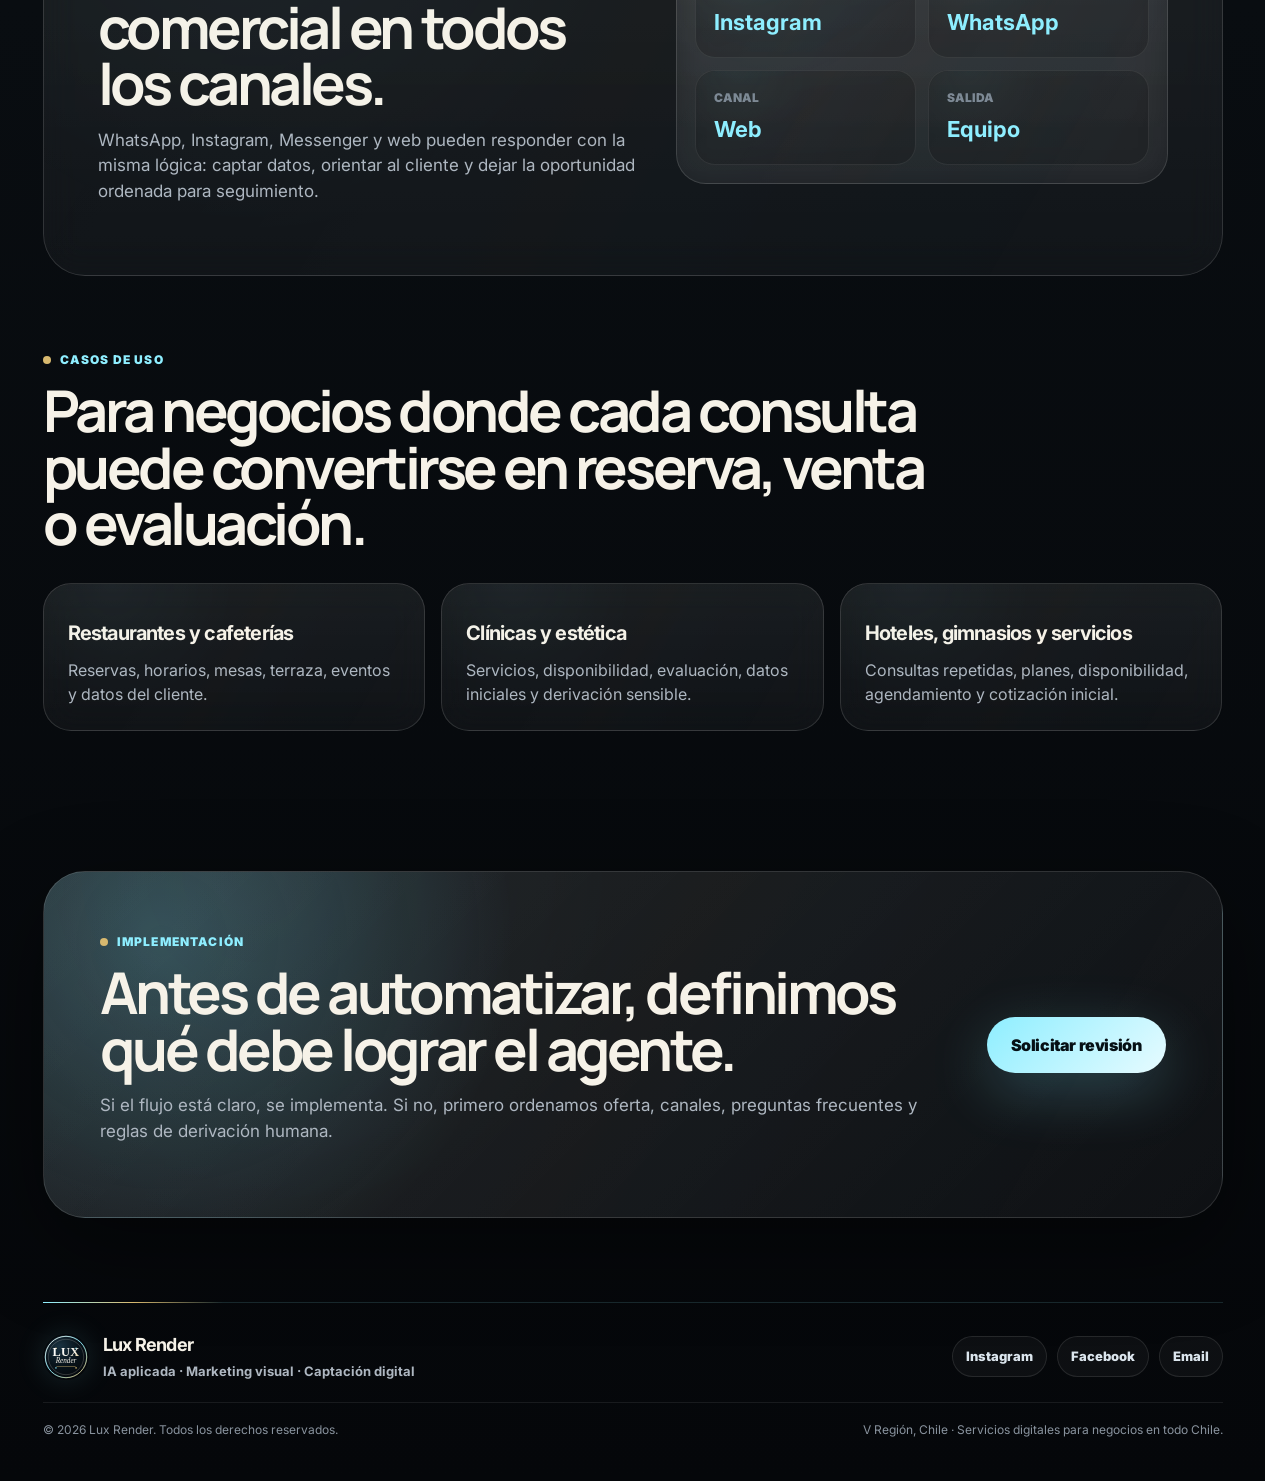
==== commit 0829bd3f: "Elevar copy de Conserje Neural" ====
--- a/conserje.html
+++ b/conserje.html
@@ -1 +1,92 @@
-<!doctype html><html lang="es-CL"><head><meta charset="UTF-8"><meta name="viewport" content="width=device-width,initial-scale=1"><title>Conserje Neural | Lux Render</title><meta name="description" content="Agente IA omnicanal para atención, reservas, cotizaciones y oportunidades comerciales."><link rel="stylesheet" href="styles.css"></head><body><div class="noise"></div><div class="site-shell"><header class="nav"></header><main><section class="hero"><div class="hero-copy"><div class="eyebrow">Producto IA · Operación comercial</div><h1>Un agente IA que no solo responde. Ordena oportunidades.</h1><p class="hero-lead">Conserje Neural atiende desde canales digitales, detecta intención, solicita datos clave, clasifica prioridad y deriva al equipo humano cuando corresponde.</p><div class="hero-actions"><a class="btn primary" href="contacto.html">Pedir demo</a><a class="btn secondary" href="planes.html">Ver inversión</a></div></div><aside class="neural-ui neural-wave"><div class="ui-header"><span></span><span></span><span></span><strong>Conserje Neural · Operación en vivo</strong></div><div class="conversation"><div class="message in"><small>Instagram DM</small><p>Hola, ¿tienen disponibilidad para reservar hoy a las 21:00?</p></div><div class="message out"><small>Agente IA</small><p>Sí, puedo ayudarte. ¿Para cuántas personas sería la reserva?</p></div><div class="message in"><small>Cliente</small><p>Para 4 personas. ¿Tienen terraza?</p></div><div class="message out"><small>Agente IA</small><p>Perfecto. Te pido nombre y teléfono para dejar la solicitud registrada.</p></div></div><div class="crm-strip"><div><span>Intención</span><strong>Reserva</strong></div><div><span>Prioridad</span><strong>Alta</strong></div><div><span>Estado</span><strong>Datos solicitados</strong></div></div></aside></section><section class="section"><div class="section-heading narrow"><span class="section-kicker">Inteligencia del negocio</span><h2>El valor está en lo que el sistema entiende mientras atiende.</h2><p>No es un chatbot decorativo. Es una capa de inteligencia comercial para convertir conversaciones dispersas en oportunidades ordenadas.</p></div><div class="intel-grid"><article><h3>Detecta intención</h3><p>Reserva, cotización, precio, disponibilidad, soporte o caso sensible.</p></article><article><h3>Ordena datos</h3><p>Nombre, teléfono, fecha, servicio, sucursal o contexto del caso.</p></article><article><h3>Registra oportunidad</h3><p>Estado, prioridad, origen, valor potencial y próximo paso comercial.</p></article><article><h3>Deriva con criterio</h3><p>Cuando el caso requiere decisión humana, deriva sin perder contexto.</p></article></div></section><section class="section split-card"><div><span class="section-kicker">Canales</span><h2>Omnicanal por diseño.</h2><p>Puede operar como primera capa de atención en Instagram DM, WhatsApp, Messenger, web y otros canales de mensajería, según la infraestructura real del negocio.</p></div><div class="mini-dashboard neural-wave"><div class="metric"><span>Canal</span><strong>Instagram</strong></div><div class="metric"><span>Canal</span><strong>WhatsApp</strong></div><div class="metric"><span>Canal</span><strong>Web</strong></div><div class="metric"><span>Salida</span><strong>Equipo</strong></div></div></section><section class="section"><div class="section-heading"><span class="section-kicker">Casos de uso</span><h2>Diseñado para negocios que viven de consultas, reservas o cotizaciones.</h2></div><div class="case-grid"><article class="case-card"><h3>Restaurantes</h3><p>Reservas, horarios, mesas, terraza, eventos y datos del cliente.</p></article><article class="case-card"><h3>Clínicas y estética</h3><p>Servicios, disponibilidad, evaluación, datos iniciales y consultas sensibles.</p></article><article class="case-card"><h3>Gimnasios</h3><p>Planes, prueba, horarios, sede, objetivos del cliente y agendamiento.</p></article></div></section><section class="cta-section neural-wave"><div><span class="section-kicker">Demo</span><h2>Veamos si tu negocio necesita un agente o primero necesita ordenar su ruta.</h2><p>La implementación correcta depende del flujo, canales, volumen de consultas y tipo de decisión humana necesaria.</p></div><a class="btn primary large" href="contacto.html">Solicitar revisión</a></section></main><footer class="footer"><div><strong>Lux Render</strong><p>IA aplicada, marketing visual y sistemas de captación.</p></div><a href="https://www.instagram.com/luxrender.ai/" target="_blank" rel="noopener">@luxrender.ai</a></footer></div><script src="app.js"></script></body></html>+<!doctype html>
+<html lang="es-CL">
+<head>
+  <meta charset="UTF-8">
+  <meta name="viewport" content="width=device-width,initial-scale=1">
+  <meta name="description" content="Conserje Neural es un agente IA omnicanal para atención, reservas, cotizaciones, captación y registro de oportunidades comerciales.">
+  <title>Conserje Neural | Lux Render</title>
+  <link rel="stylesheet" href="styles.css">
+  <link rel="stylesheet" href="brand.css?v=6" data-lux-brand="true">
+  <link rel="stylesheet" href="polish.css?v=3" data-lux-polish="true">
+</head>
+<body>
+  <div class="noise"></div>
+  <div class="site-shell">
+    <header class="nav"></header>
+    <main>
+      <section class="hero">
+        <div class="hero-copy">
+          <div class="eyebrow">Producto IA · Operación comercial</div>
+          <h1>Atiende, califica y deja oportunidades listas para vender.</h1>
+          <p class="hero-lead">Conserje Neural es un agente IA omnicanal para negocios que reciben consultas por Instagram, WhatsApp, Messenger o web. Responde con criterio, pide datos útiles, detecta intención y deriva al equipo cuando una persona debe tomar el control.</p>
+          <div class="hero-actions">
+            <a class="btn primary" href="contacto.html">Solicitar demo</a>
+            <a class="btn secondary" href="planes.html">Ver inversión</a>
+          </div>
+        </div>
+        <aside class="neural-ui neural-wave">
+          <div class="ui-header"><span></span><span></span><span></span><strong>Conserje Neural · Operación en vivo</strong></div>
+          <div class="conversation">
+            <div class="message in"><small>Instagram DM</small><p>Hola, ¿tienen disponibilidad para reservar hoy a las 21:00?</p></div>
+            <div class="message out"><small>Agente IA</small><p>Sí, puedo ayudarte. ¿Para cuántas personas sería la reserva?</p></div>
+            <div class="message in"><small>Cliente</small><p>Para 4 personas. ¿Tienen terraza?</p></div>
+            <div class="message out"><small>Agente IA</small><p>Perfecto. Te pido nombre y teléfono para dejar la solicitud registrada.</p></div>
+          </div>
+          <div class="crm-strip">
+            <div><span>Intención</span><strong>Reserva</strong></div>
+            <div><span>Prioridad</span><strong>Alta</strong></div>
+            <div><span>Estado</span><strong>Datos solicitados</strong></div>
+          </div>
+        </aside>
+      </section>
+      <section class="section">
+        <div class="section-heading narrow">
+          <span class="section-kicker">Inteligencia comercial</span>
+          <h2>La diferencia no es responder rápido. Es entender qué hacer con cada conversación.</h2>
+          <p>Mientras atiende al cliente, el sistema interpreta intención, prioriza oportunidades y deja información útil para vender mejor.</p>
+        </div>
+        <div class="intel-grid">
+          <article><h3>Comprende intención</h3><p>Separa reserva, cotización, precio, disponibilidad, soporte o caso sensible.</p></article>
+          <article><h3>Pide datos útiles</h3><p>Solicita nombre, teléfono, fecha, servicio, sucursal o contexto sin saturar al cliente.</p></article>
+          <article><h3>Registra oportunidad</h3><p>Ordena canal, estado, prioridad, valor potencial y próximo paso comercial.</p></article>
+          <article><h3>Deriva con contexto</h3><p>Si hay pagos, reclamos, urgencias o decisiones delicadas, pausa y avisa al equipo.</p></article>
+        </div>
+      </section>
+      <section class="section split-card">
+        <div>
+          <span class="section-kicker">Canales</span>
+          <h2>Un solo criterio comercial en todos los canales.</h2>
+          <p>WhatsApp, Instagram, Messenger y web pueden responder con la misma lógica: captar datos, orientar al cliente y dejar la oportunidad ordenada para seguimiento.</p>
+        </div>
+        <div class="mini-dashboard neural-wave">
+          <div class="metric"><span>Canal</span><strong>Instagram</strong></div>
+          <div class="metric"><span>Canal</span><strong>WhatsApp</strong></div>
+          <div class="metric"><span>Canal</span><strong>Web</strong></div>
+          <div class="metric"><span>Salida</span><strong>Equipo</strong></div>
+        </div>
+      </section>
+      <section class="section">
+        <div class="section-heading">
+          <span class="section-kicker">Casos de uso</span>
+          <h2>Para negocios donde cada consulta puede convertirse en reserva, venta o evaluación.</h2>
+        </div>
+        <div class="case-grid">
+          <article class="case-card"><h3>Restaurantes y cafeterías</h3><p>Reservas, horarios, mesas, terraza, eventos y datos del cliente.</p></article>
+          <article class="case-card"><h3>Clínicas y estética</h3><p>Servicios, disponibilidad, evaluación, datos iniciales y derivación sensible.</p></article>
+          <article class="case-card"><h3>Hoteles, gimnasios y servicios</h3><p>Consultas repetidas, planes, disponibilidad, agendamiento y cotización inicial.</p></article>
+        </div>
+      </section>
+      <section class="cta-section neural-wave">
+        <div>
+          <span class="section-kicker">Implementación</span>
+          <h2>Antes de automatizar, definimos qué debe lograr el agente.</h2>
+          <p>Si el flujo está claro, se implementa. Si no, primero ordenamos oferta, canales, preguntas frecuentes y reglas de derivación humana.</p>
+        </div>
+        <a class="btn primary large" href="contacto.html">Solicitar revisión</a>
+      </section>
+    </main>
+    <footer class="footer"></footer>
+  </div>
+  <script src="app.js?v=7"></script>
+</body>
+</html>
--- a/brand.css
+++ b/brand.css
@@ -0,0 +1,156 @@
+:root{
+  --brand-cream:#f6f2e8;
+  --brand-navy:#07121a;
+  --brand-cyan:#8eeeff;
+  --brand-gold:#d8b96f;
+  --brand-violet:#8d6bff;
+}
+
+.site-shell{position:relative;z-index:1}
+.noise{
+  z-index:0;
+  opacity:1;
+  background:
+    radial-gradient(circle at 16% 12%,rgba(142,238,255,.13),transparent 18rem),
+    radial-gradient(circle at 84% 18%,rgba(216,185,111,.10),transparent 20rem),
+    radial-gradient(circle at 50% 92%,rgba(141,107,255,.11),transparent 24rem),
+    linear-gradient(115deg,transparent 0%,rgba(142,238,255,.035) 42%,rgba(246,242,232,.028) 50%,rgba(216,185,111,.035) 58%,transparent 100%);
+  mix-blend-mode:screen;
+  animation:luxAmbientPulse 18s ease-in-out infinite;
+}
+
+.nav{
+  min-height:72px;
+  height:72px;
+  padding:10px 18px;
+  border-color:rgba(142,238,255,.16);
+  animation:luxNavBreath 9s ease-in-out infinite;
+}
+
+.brand{gap:12px;min-width:0}
+.brand-logo{
+  width:44px;
+  height:44px;
+  flex:0 0 44px;
+  padding:0;
+  border-radius:999px;
+  object-fit:contain;
+  background:radial-gradient(circle at 36% 22%,rgba(142,238,255,.14),rgba(7,18,26,.92) 52%,rgba(5,7,10,.98));
+  border:1px solid rgba(142,238,255,.34);
+  box-shadow:0 0 0 1px rgba(216,185,111,.12),0 12px 32px rgba(0,0,0,.42),0 0 26px rgba(142,238,255,.11);
+  display:block;
+  animation:luxLogoPulse 7.5s ease-in-out infinite;
+}
+.brand span{
+  color:var(--brand-cream);
+  font-size:15px;
+  line-height:1;
+  letter-spacing:-.035em;
+  text-shadow:0 0 22px rgba(142,238,255,.12);
+}
+
+.nav-cta{
+  min-height:44px;
+  border-color:rgba(142,238,255,.36);
+  background:linear-gradient(135deg,rgba(142,238,255,.14),rgba(216,185,111,.08));
+}
+.menu-toggle{
+  border-color:rgba(142,238,255,.24);
+  background:linear-gradient(180deg,rgba(255,255,255,.07),rgba(255,255,255,.035));
+}
+
+.hero-panel,.command-card,.neural-ui,.plan-card,.service-card,.problem-grid article,.intel-grid article,.portal-card,.mini-dashboard,.split-card,.case-card,.diagnostic-card,.cta-section,.metric,.message,.contact-social-grid .social-btn,.contact-proof span{
+  position:relative;
+  overflow:hidden;
+}
+.hero-panel::before,.command-card::before,.neural-ui::before,.plan-card::before,.service-card::before,.problem-grid article::before,.intel-grid article::before,.portal-card::before,.mini-dashboard::before,.split-card::before,.case-card::before,.diagnostic-card::before,.cta-section::before,.metric::before,.message::before,.contact-social-grid .social-btn::before{
+  content:"";
+  position:absolute;
+  inset:0;
+  pointer-events:none;
+  border-radius:inherit;
+  background:
+    radial-gradient(circle at 18% 0%,rgba(142,238,255,.16),transparent 36%),
+    linear-gradient(120deg,transparent 0%,rgba(255,255,255,.035) 42%,rgba(216,185,111,.06) 50%,rgba(142,238,255,.035) 58%,transparent 100%);
+  opacity:.26;
+  transform:translate3d(0,0,0);
+  animation:luxCardBreath 8.5s ease-in-out infinite;
+}
+.portal-card:nth-child(2n)::before,.service-card:nth-child(2n)::before,.plan-card:nth-child(2n)::before,.case-card:nth-child(2n)::before,.intel-grid article:nth-child(2n)::before{animation-name:luxCardPulseGold;animation-duration:10.5s}
+.portal-card:nth-child(3n)::before,.service-card:nth-child(3n)::before,.plan-card:nth-child(3n)::before,.case-card:nth-child(3n)::before,.intel-grid article:nth-child(3n)::before{animation-name:luxCardPulseViolet;animation-duration:12s}
+
+.btn,.social-btn,.nav-cta,.menu-toggle{position:relative;overflow:hidden}
+.btn.primary::after,.nav-cta::after,.social-btn::after{
+  content:"";
+  position:absolute;
+  inset:-45%;
+  pointer-events:none;
+  background:linear-gradient(105deg,transparent 0%,transparent 42%,rgba(255,255,255,.0) 45%,rgba(255,255,255,.34) 50%,rgba(255,255,255,0) 56%,transparent 100%);
+  transform:translateX(-72%) rotate(8deg);
+  animation:luxIntentSweep 6.8s cubic-bezier(.2,.7,.2,1) infinite;
+}
+.social-btn::after{animation-duration:9.2s;opacity:.55}
+.nav-cta::after{animation-duration:7.8s;opacity:.6}
+
+.eyebrow::before,.section-kicker::before,.pulse{
+  animation:luxDotPulse 3.2s ease-in-out infinite;
+}
+
+.neural-wave::after{animation-duration:7.2s}
+
+@keyframes luxAmbientPulse{
+  0%,100%{filter:hue-rotate(0deg) saturate(1);transform:scale(1);opacity:.72}
+  35%{filter:hue-rotate(9deg) saturate(1.12);transform:scale(1.035);opacity:.88}
+  68%{filter:hue-rotate(-8deg) saturate(1.04);transform:scale(1.015);opacity:.76}
+}
+@keyframes luxNavBreath{
+  0%,100%{box-shadow:0 18px 60px rgba(0,0,0,.34),0 0 0 rgba(142,238,255,0)}
+  50%{box-shadow:0 20px 70px rgba(0,0,0,.42),0 0 28px rgba(142,238,255,.08)}
+}
+@keyframes luxLogoPulse{
+  0%,100%{box-shadow:0 0 0 1px rgba(216,185,111,.12),0 12px 32px rgba(0,0,0,.42),0 0 20px rgba(142,238,255,.08);transform:scale(1)}
+  50%{box-shadow:0 0 0 1px rgba(142,238,255,.28),0 14px 36px rgba(0,0,0,.46),0 0 32px rgba(142,238,255,.22);transform:scale(1.018)}
+}
+@keyframes luxCardBreath{
+  0%,100%{opacity:.16;transform:translateX(-2%) scale(1)}
+  48%{opacity:.36;transform:translateX(2%) scale(1.015)}
+}
+@keyframes luxCardPulseGold{
+  0%,100%{opacity:.14;filter:hue-rotate(0deg);transform:translateY(0) scale(1)}
+  50%{opacity:.34;filter:hue-rotate(20deg);transform:translateY(-1%) scale(1.012)}
+}
+@keyframes luxCardPulseViolet{
+  0%,100%{opacity:.12;filter:hue-rotate(0deg);transform:scale(1)}
+  50%{opacity:.3;filter:hue-rotate(-32deg);transform:scale(1.018)}
+}
+@keyframes luxIntentSweep{
+  0%,58%{transform:translateX(-72%) rotate(8deg);opacity:0}
+  66%{opacity:.75}
+  80%{opacity:.25}
+  96%,100%{transform:translateX(72%) rotate(8deg);opacity:0}
+}
+@keyframes luxDotPulse{
+  0%,100%{box-shadow:0 0 0 0 rgba(216,185,111,.0);filter:saturate(1)}
+  45%{box-shadow:0 0 0 7px rgba(216,185,111,.12);filter:saturate(1.2)}
+}
+
+@media(max-width:980px){
+  .nav{height:66px;min-height:66px;grid-template-columns:minmax(0,1fr) 44px;padding:10px 11px 10px 13px}
+  .brand-logo{width:38px;height:38px;flex-basis:38px}
+  .brand span{font-size:14px}
+}
+
+@media(max-width:640px){
+  .noise{opacity:.58;animation-duration:22s}
+  .nav{top:9px;min-height:62px;height:62px;border-radius:24px}
+  .brand{gap:10px}
+  .brand-logo{width:36px;height:36px;flex-basis:36px;animation-duration:9s}
+  .brand span{font-size:14px;max-width:150px;overflow:hidden;text-overflow:ellipsis}
+  .menu-toggle{width:42px;height:42px;border-radius:15px}
+  .hero-panel::before,.command-card::before,.neural-ui::before,.plan-card::before,.service-card::before,.problem-grid article::before,.intel-grid article::before,.portal-card::before,.mini-dashboard::before,.split-card::before,.case-card::before,.diagnostic-card::before,.cta-section::before,.metric::before,.message::before,.contact-social-grid .social-btn::before{opacity:.18;animation-duration:11s}
+  .btn.primary::after,.nav-cta::after,.social-btn::after{animation-duration:10s;opacity:.42}
+}
+
+@media(prefers-reduced-motion:reduce){
+  .noise,.nav,.brand-logo,.neural-wave::after,.pulse,.eyebrow::before,.section-kicker::before,.btn.primary::after,.nav-cta::after,.social-btn::after,.hero-panel::before,.command-card::before,.neural-ui::before,.plan-card::before,.service-card::before,.problem-grid article::before,.intel-grid article::before,.portal-card::before,.mini-dashboard::before,.split-card::before,.case-card::before,.diagnostic-card::before,.cta-section::before,.metric::before,.message::before,.contact-social-grid .social-btn::before{animation:none!important}
+}
--- a/polish.css
+++ b/polish.css
@@ -0,0 +1,33 @@
+.home-hero{gap:56px;align-items:center}
+.hero-intelligence{min-height:500px;padding:38px 36px;border-radius:42px;background:radial-gradient(circle at 20% 16%,rgba(142,238,255,.14),transparent 18rem),radial-gradient(circle at 86% 80%,rgba(216,185,111,.12),transparent 20rem),linear-gradient(145deg,rgba(255,255,255,.085),rgba(255,255,255,.026));display:flex;flex-direction:column;justify-content:center;box-shadow:0 34px 110px rgba(0,0,0,.48),inset 0 1px 0 rgba(255,255,255,.08)}
+.hero-intelligence .system-card-top{margin-bottom:15px;color:var(--green)}
+.hero-intelligence h2{font-size:clamp(32px,3.25vw,46px);line-height:1;letter-spacing:-.06em;margin:0 0 14px;max-width:620px}
+.system-copy{color:#c6d0d8;font-size:15px;max-width:560px;margin:0 0 22px}
+.signal-map{position:relative;display:grid;grid-template-columns:minmax(0,1fr) 26px minmax(0,1fr) 26px minmax(0,1fr);align-items:stretch;gap:0;margin:2px 0 16px}
+.signal-node{position:relative;min-height:132px;padding:44px 14px 16px;border:1px solid rgba(255,255,255,.11);border-radius:22px;background:linear-gradient(135deg,rgba(255,255,255,.073),rgba(255,255,255,.026));box-shadow:inset 0 1px 0 rgba(255,255,255,.06)}
+.signal-node:before{content:"";position:absolute;left:16px;top:17px;width:16px;height:16px;border-radius:999px;background:var(--brand-cyan);box-shadow:0 0 0 7px rgba(142,238,255,.08),0 0 28px rgba(142,238,255,.28)}
+.signal-node small{display:block;color:var(--muted);font-size:10px;font-weight:950;letter-spacing:.11em;text-transform:uppercase;margin-bottom:7px;line-height:1.25}
+.signal-node strong{display:block;color:var(--text);font-size:15px;line-height:1.25;letter-spacing:-.03em}
+.signal-decision:before{background:var(--brand-gold);box-shadow:0 0 0 7px rgba(216,185,111,.1),0 0 28px rgba(216,185,111,.24)}
+.signal-output:before{background:var(--green);box-shadow:0 0 0 7px rgba(117,240,180,.1),0 0 28px rgba(117,240,180,.24)}
+.signal-line{width:100%;height:1px;margin:66px 0 0;background:linear-gradient(90deg,rgba(142,238,255,.0),rgba(142,238,255,.54),rgba(216,185,111,.0))}
+.signal-line-alt{background:linear-gradient(90deg,rgba(216,185,111,.0),rgba(216,185,111,.54),rgba(117,240,180,.0))}
+.leak-card{margin-top:2px;padding:16px 18px 15px;border:1px solid rgba(216,185,111,.22);border-radius:24px;background:linear-gradient(135deg,rgba(216,185,111,.115),rgba(142,238,255,.045));overflow:hidden}
+.leak-card span{display:block;color:var(--brand-gold);font-size:11px;font-weight:950;letter-spacing:.12em;text-transform:uppercase;margin-bottom:7px}
+.leak-card strong{display:block;color:var(--text);font-size:17px;letter-spacing:-.035em;margin-bottom:6px}
+.leak-card p{margin:0;color:#c9d2da;font-size:14px}
+.brand-social-actions{align-items:center}.brand-social-actions .social-btn{width:auto;min-width:154px;min-height:54px;border-radius:999px;padding:12px 18px 12px 13px;gap:11px;background:linear-gradient(180deg,rgba(255,255,255,.066),rgba(255,255,255,.028));font-size:15px;color:var(--text)}
+.social-mark{width:30px;height:30px;border-radius:999px;display:inline-flex;align-items:center;justify-content:center;flex:0 0 30px;background:rgba(255,255,255,.07);border:1px solid rgba(255,255,255,.12);color:var(--brand-cyan)}
+.social-mark svg{width:20px;height:20px;display:block;stroke:currentColor;fill:none;stroke-width:1.85;stroke-linecap:round;stroke-linejoin:round}
+.social-btn.instagram .social-mark{color:#f1d38c;border-color:rgba(216,185,111,.23);background:rgba(216,185,111,.08)}
+.social-btn.whatsapp .social-mark{color:#7cf3b7;border-color:rgba(117,240,180,.24);background:rgba(117,240,180,.08)}
+.social-btn.whatsapp .social-mark svg path{stroke-width:1.75}
+.footer{display:block!important;margin:84px 0 0;padding:0 0 42px;border-top:1px solid rgba(142,238,255,.14);color:var(--muted);position:relative}
+.footer:before{content:"";position:absolute;top:-1px;left:0;width:180px;height:1px;background:linear-gradient(90deg,var(--brand-cyan),var(--brand-gold),transparent)}
+.footer-main{display:flex;align-items:center;justify-content:space-between;gap:28px;padding:28px 0 20px}
+.footer-brand{display:flex;align-items:center;gap:14px;min-width:0}.footer-brand img{width:46px;height:46px;border-radius:999px;box-shadow:0 0 30px rgba(142,238,255,.13)}
+.footer-brand span{display:grid;gap:4px}.footer-brand strong{color:var(--text);font-size:18px;letter-spacing:-.04em}.footer-brand small{color:var(--muted);font-size:13px;font-weight:700}
+.footer-social{display:flex;align-items:center;gap:10px;flex-wrap:wrap;justify-content:flex-end}.footer-social a{padding:10px 13px;border:1px solid rgba(255,255,255,.1);border-radius:999px;background:rgba(255,255,255,.035);color:#dbe5ed;font-size:13px;font-weight:850}.footer-social a:hover{border-color:rgba(142,238,255,.3);color:var(--brand-cyan)}
+.footer-bottom{display:flex;justify-content:space-between;gap:18px;padding-top:18px;border-top:1px solid rgba(255,255,255,.08);font-size:12px;color:#89939e}.footer-bottom span:last-child{text-align:right}
+@media(max-width:980px){.home-hero{gap:34px}.hero-intelligence{min-height:auto;padding:30px}.signal-map{grid-template-columns:1fr;gap:12px}.signal-node{min-height:auto;padding:15px 15px 15px 54px}.signal-node:before{left:20px;top:50%;transform:translateY(-50%)}.signal-line{width:1px;height:18px;margin:-3px 0 -3px 29px;background:linear-gradient(180deg,rgba(142,238,255,.0),rgba(142,238,255,.48),rgba(216,185,111,.0))}.signal-line-alt{background:linear-gradient(180deg,rgba(216,185,111,.0),rgba(216,185,111,.48),rgba(117,240,180,.0))}.footer-main{align-items:flex-start}.footer-bottom{flex-direction:column}.footer-bottom span:last-child{text-align:left}}
+@media(max-width:640px){.home-hero{gap:28px}.hero-intelligence{padding:24px 20px;border-radius:28px}.hero-intelligence h2{font-size:clamp(29px,8.8vw,38px)}.system-copy{font-size:15px}.signal-node{padding:15px 15px 15px 50px;border-radius:19px}.signal-node strong{font-size:15px}.signal-node:before{left:18px;width:15px;height:15px}.signal-line{margin-left:25px}.leak-card{border-radius:20px}.brand-social-actions .social-btn{min-width:0;width:auto;flex:1 1 150px}.social-mark{width:29px;height:29px;flex-basis:29px}.social-mark svg{width:19px;height:19px}.footer{margin-top:58px;padding-bottom:34px}.footer-main{flex-direction:column;gap:18px}.footer-social{justify-content:flex-start}.footer-social a{font-size:12px}.footer-brand img{width:42px;height:42px}}
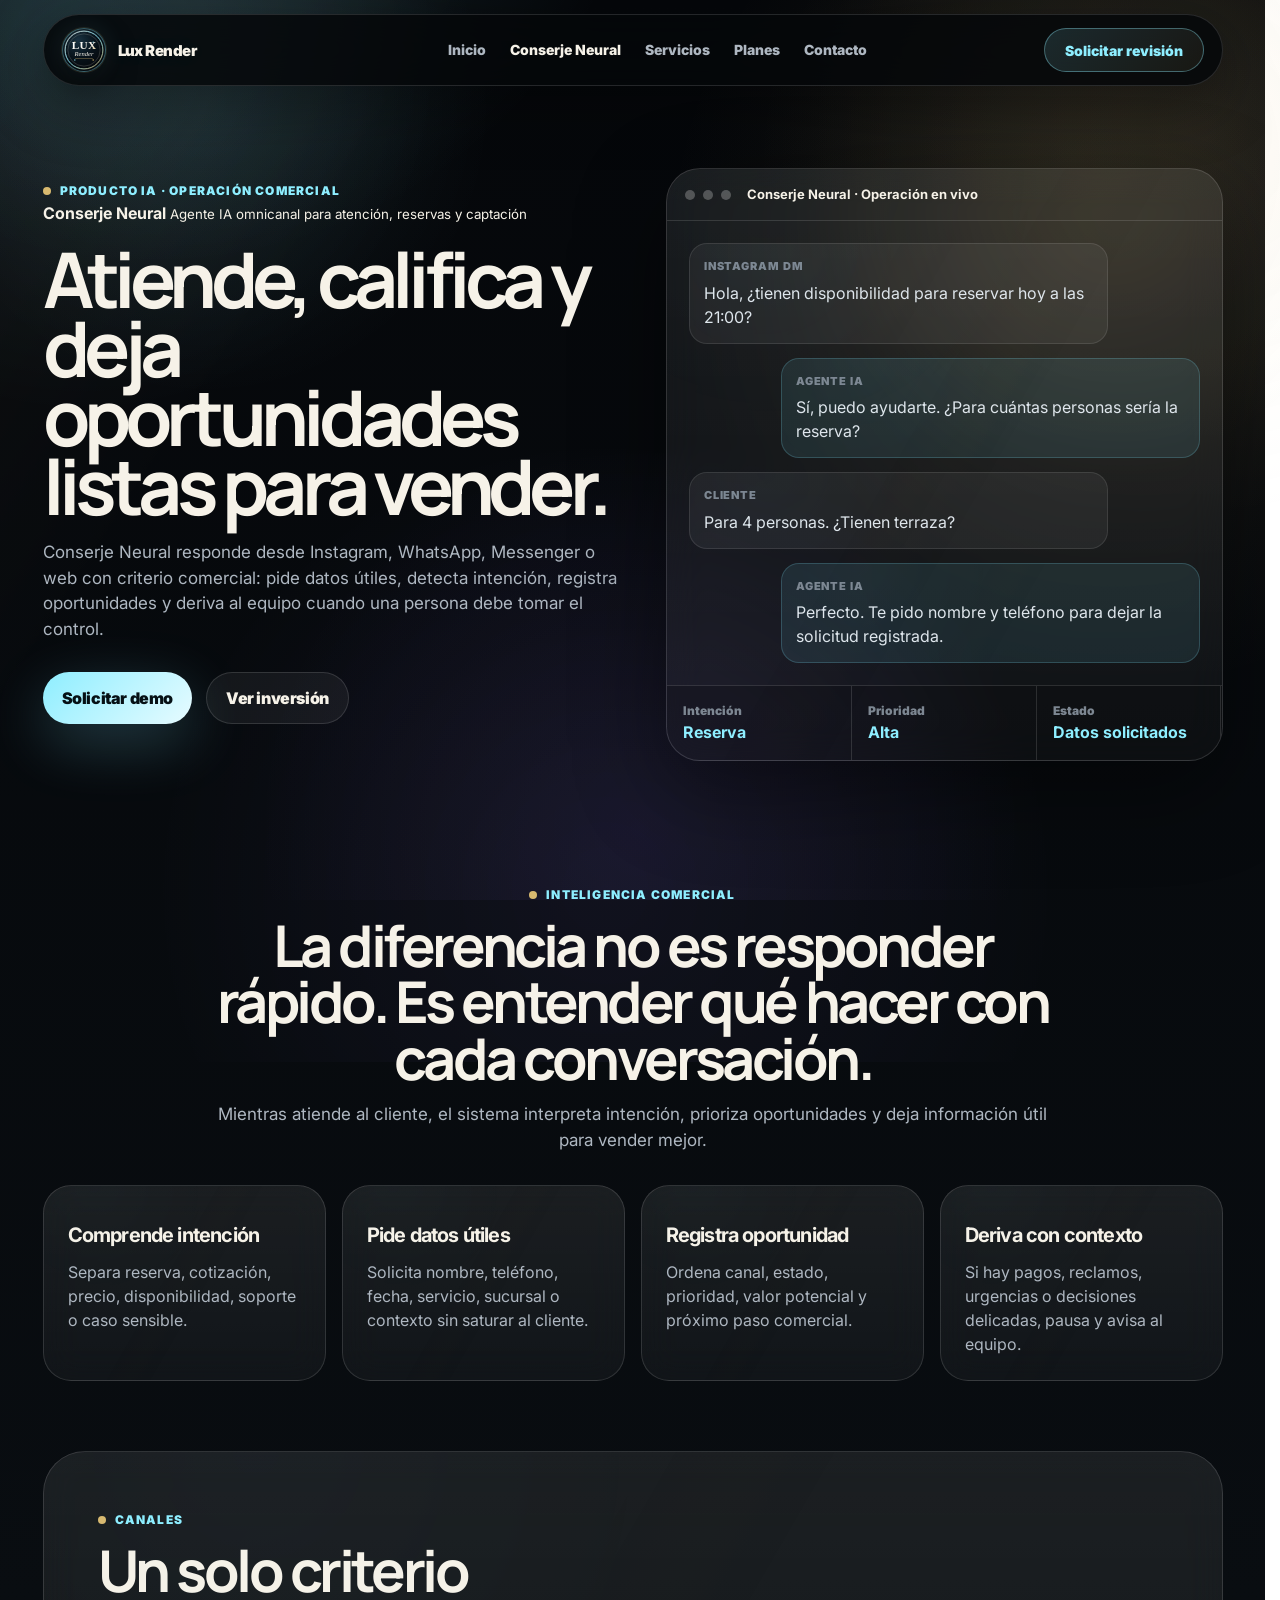
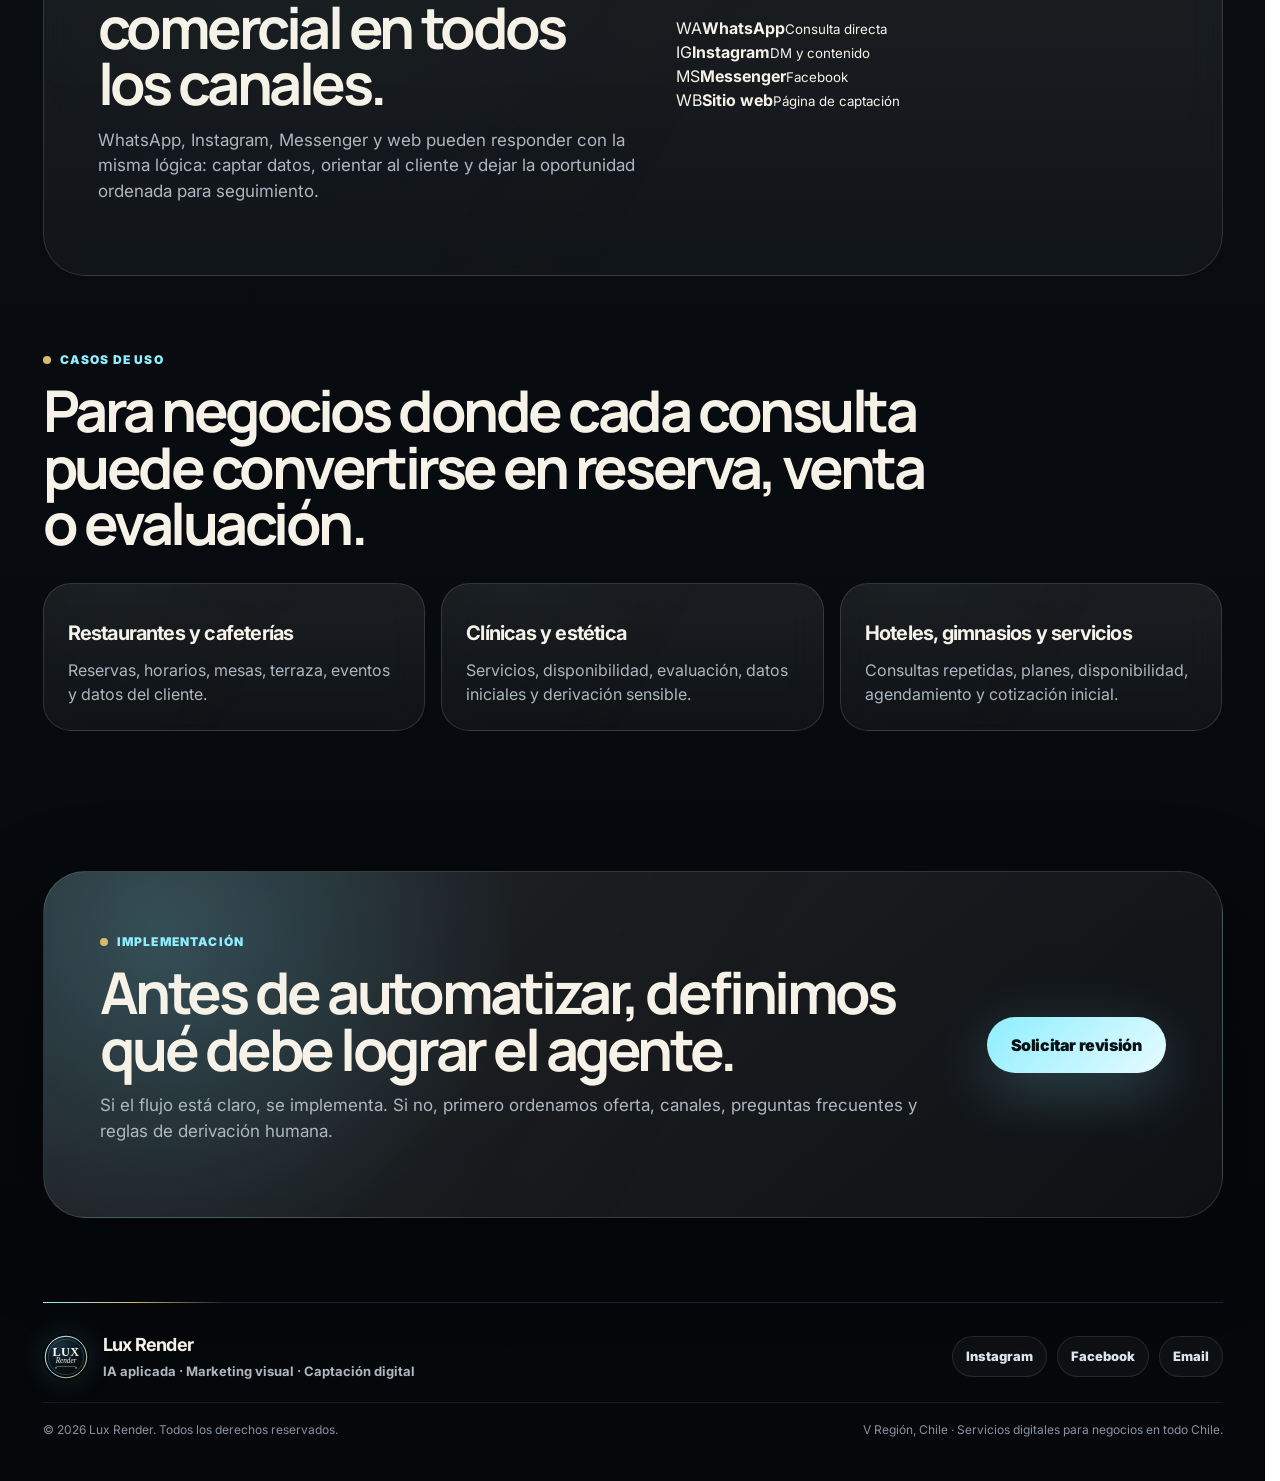
==== commit 91352ac1: "Agregar sello IA y canales visuales a Conserje" ====
--- a/conserje.html
+++ b/conserje.html
@@ -6,19 +6,24 @@
   <meta name="description" content="Conserje Neural es un agente IA omnicanal para atención, reservas, cotizaciones, captación y registro de oportunidades comerciales.">
   <title>Conserje Neural | Lux Render</title>
   <link rel="stylesheet" href="styles.css">
-  <link rel="stylesheet" href="brand.css?v=6" data-lux-brand="true">
-  <link rel="stylesheet" href="polish.css?v=3" data-lux-polish="true">
+  <link rel="stylesheet" href="brand.css?v=7" data-lux-brand="true">
+  <link rel="stylesheet" href="polish.css?v=4" data-lux-polish="true">
 </head>
 <body>
   <div class="noise"></div>
   <div class="site-shell">
     <header class="nav"></header>
     <main>
-      <section class="hero">
+      <section class="hero conserje-hero">
         <div class="hero-copy">
           <div class="eyebrow">Producto IA · Operación comercial</div>
+          <div class="ai-product-mark" aria-label="Conserje Neural por Lux Render">
+            <span class="ai-orbit" aria-hidden="true"><i></i><i></i><i></i></span>
+            <strong>Conserje Neural</strong>
+            <small>Agente IA omnicanal para atención, reservas y captación</small>
+          </div>
           <h1>Atiende, califica y deja oportunidades listas para vender.</h1>
-          <p class="hero-lead">Conserje Neural es un agente IA omnicanal para negocios que reciben consultas por Instagram, WhatsApp, Messenger o web. Responde con criterio, pide datos útiles, detecta intención y deriva al equipo cuando una persona debe tomar el control.</p>
+          <p class="hero-lead">Conserje Neural responde desde Instagram, WhatsApp, Messenger o web con criterio comercial: pide datos útiles, detecta intención, registra oportunidades y deriva al equipo cuando una persona debe tomar el control.</p>
           <div class="hero-actions">
             <a class="btn primary" href="contacto.html">Solicitar demo</a>
             <a class="btn secondary" href="planes.html">Ver inversión</a>
@@ -52,17 +57,17 @@
           <article><h3>Deriva con contexto</h3><p>Si hay pagos, reclamos, urgencias o decisiones delicadas, pausa y avisa al equipo.</p></article>
         </div>
       </section>
-      <section class="section split-card">
+      <section class="section split-card channel-card">
         <div>
           <span class="section-kicker">Canales</span>
           <h2>Un solo criterio comercial en todos los canales.</h2>
           <p>WhatsApp, Instagram, Messenger y web pueden responder con la misma lógica: captar datos, orientar al cliente y dejar la oportunidad ordenada para seguimiento.</p>
         </div>
-        <div class="mini-dashboard neural-wave">
-          <div class="metric"><span>Canal</span><strong>Instagram</strong></div>
-          <div class="metric"><span>Canal</span><strong>WhatsApp</strong></div>
-          <div class="metric"><span>Canal</span><strong>Web</strong></div>
-          <div class="metric"><span>Salida</span><strong>Equipo</strong></div>
+        <div class="channel-stack neural-wave" aria-label="Canales del Conserje Neural">
+          <div class="channel-pill whatsapp-pill"><span class="channel-icon" aria-hidden="true">WA</span><strong>WhatsApp</strong><small>Consulta directa</small></div>
+          <div class="channel-pill instagram-pill"><span class="channel-icon" aria-hidden="true">IG</span><strong>Instagram</strong><small>DM y contenido</small></div>
+          <div class="channel-pill messenger-pill"><span class="channel-icon" aria-hidden="true">MS</span><strong>Messenger</strong><small>Facebook</small></div>
+          <div class="channel-pill web-pill"><span class="channel-icon" aria-hidden="true">WB</span><strong>Sitio web</strong><small>Página de captación</small></div>
         </div>
       </section>
       <section class="section">
@@ -87,6 +92,6 @@
     </main>
     <footer class="footer"></footer>
   </div>
-  <script src="app.js?v=7"></script>
+  <script src="app.js?v=8"></script>
 </body>
 </html>
--- a/brand.css
+++ b/brand.css
@@ -6,17 +6,42 @@
   --brand-violet:#8d6bff;
 }
 
-.site-shell{position:relative;z-index:1}
+html,body{min-height:100%}
+body{position:relative}
+body::before,body::after{
+  content:"";
+  position:fixed;
+  inset:-18%;
+  pointer-events:none;
+  z-index:0;
+  mix-blend-mode:screen;
+}
+body::before{
+  background:
+    radial-gradient(circle at 18% 18%,rgba(142,238,255,.18),transparent 22rem),
+    radial-gradient(circle at 82% 24%,rgba(216,185,111,.13),transparent 24rem),
+    radial-gradient(circle at 48% 86%,rgba(141,107,255,.14),transparent 28rem);
+  opacity:.46;
+  filter:saturate(1.05);
+  animation:luxPageBreath 17s ease-in-out infinite;
+}
+body::after{
+  inset:-34%;
+  background:linear-gradient(118deg,transparent 0%,transparent 40%,rgba(142,238,255,.12) 47%,rgba(246,242,232,.08) 50%,rgba(216,185,111,.09) 53%,transparent 61%,transparent 100%);
+  opacity:.22;
+  transform:translateX(-38%) rotate(5deg);
+  animation:luxPageCurrent 14.5s cubic-bezier(.2,.7,.2,1) infinite;
+}
+.site-shell{position:relative;z-index:2}
 .noise{
-  z-index:0;
+  z-index:1;
   opacity:1;
   background:
-    radial-gradient(circle at 16% 12%,rgba(142,238,255,.13),transparent 18rem),
-    radial-gradient(circle at 84% 18%,rgba(216,185,111,.10),transparent 20rem),
-    radial-gradient(circle at 50% 92%,rgba(141,107,255,.11),transparent 24rem),
-    linear-gradient(115deg,transparent 0%,rgba(142,238,255,.035) 42%,rgba(246,242,232,.028) 50%,rgba(216,185,111,.035) 58%,transparent 100%);
+    radial-gradient(circle at 16% 12%,rgba(142,238,255,.08),transparent 18rem),
+    radial-gradient(circle at 84% 18%,rgba(216,185,111,.07),transparent 20rem),
+    radial-gradient(circle at 50% 92%,rgba(141,107,255,.08),transparent 24rem);
   mix-blend-mode:screen;
-  animation:luxAmbientPulse 18s ease-in-out infinite;
+  animation:luxAmbientPulse 22s ease-in-out infinite;
 }
 
 .nav{
@@ -24,7 +49,7 @@
   height:72px;
   padding:10px 18px;
   border-color:rgba(142,238,255,.16);
-  animation:luxNavBreath 9s ease-in-out infinite;
+  animation:luxNavBreath 12s ease-in-out infinite;
 }
 
 .brand{gap:12px;min-width:0}
@@ -39,7 +64,7 @@
   border:1px solid rgba(142,238,255,.34);
   box-shadow:0 0 0 1px rgba(216,185,111,.12),0 12px 32px rgba(0,0,0,.42),0 0 26px rgba(142,238,255,.11);
   display:block;
-  animation:luxLogoPulse 7.5s ease-in-out infinite;
+  animation:luxLogoPulse 9.5s ease-in-out infinite;
 }
 .brand span{
   color:var(--brand-cream);
@@ -70,14 +95,14 @@
   pointer-events:none;
   border-radius:inherit;
   background:
-    radial-gradient(circle at 18% 0%,rgba(142,238,255,.16),transparent 36%),
-    linear-gradient(120deg,transparent 0%,rgba(255,255,255,.035) 42%,rgba(216,185,111,.06) 50%,rgba(142,238,255,.035) 58%,transparent 100%);
-  opacity:.26;
+    radial-gradient(circle at 18% 0%,rgba(142,238,255,.14),transparent 36%),
+    linear-gradient(120deg,transparent 0%,rgba(255,255,255,.025) 42%,rgba(216,185,111,.045) 50%,rgba(142,238,255,.025) 58%,transparent 100%);
+  opacity:.14;
   transform:translate3d(0,0,0);
-  animation:luxCardBreath 8.5s ease-in-out infinite;
+  animation:luxCardBreath 16s ease-in-out infinite;
 }
-.portal-card:nth-child(2n)::before,.service-card:nth-child(2n)::before,.plan-card:nth-child(2n)::before,.case-card:nth-child(2n)::before,.intel-grid article:nth-child(2n)::before{animation-name:luxCardPulseGold;animation-duration:10.5s}
-.portal-card:nth-child(3n)::before,.service-card:nth-child(3n)::before,.plan-card:nth-child(3n)::before,.case-card:nth-child(3n)::before,.intel-grid article:nth-child(3n)::before{animation-name:luxCardPulseViolet;animation-duration:12s}
+.portal-card:nth-child(2n)::before,.service-card:nth-child(2n)::before,.plan-card:nth-child(2n)::before,.case-card:nth-child(2n)::before,.intel-grid article:nth-child(2n)::before{animation-name:luxCardPulseGold;animation-duration:18s}
+.portal-card:nth-child(3n)::before,.service-card:nth-child(3n)::before,.plan-card:nth-child(3n)::before,.case-card:nth-child(3n)::before,.intel-grid article:nth-child(3n)::before{animation-name:luxCardPulseViolet;animation-duration:20s}
 
 .btn,.social-btn,.nav-cta,.menu-toggle{position:relative;overflow:hidden}
 .btn.primary::after,.nav-cta::after,.social-btn::after{
@@ -85,49 +110,60 @@
   position:absolute;
   inset:-45%;
   pointer-events:none;
-  background:linear-gradient(105deg,transparent 0%,transparent 42%,rgba(255,255,255,.0) 45%,rgba(255,255,255,.34) 50%,rgba(255,255,255,0) 56%,transparent 100%);
+  background:linear-gradient(105deg,transparent 0%,transparent 42%,rgba(255,255,255,.0) 45%,rgba(255,255,255,.22) 50%,rgba(255,255,255,0) 56%,transparent 100%);
   transform:translateX(-72%) rotate(8deg);
-  animation:luxIntentSweep 6.8s cubic-bezier(.2,.7,.2,1) infinite;
+  animation:luxIntentSweep 9.8s cubic-bezier(.2,.7,.2,1) infinite;
 }
-.social-btn::after{animation-duration:9.2s;opacity:.55}
-.nav-cta::after{animation-duration:7.8s;opacity:.6}
+.social-btn::after{animation-duration:12.5s;opacity:.4}
+.nav-cta::after{animation-duration:10.5s;opacity:.42}
 
 .eyebrow::before,.section-kicker::before,.pulse{
-  animation:luxDotPulse 3.2s ease-in-out infinite;
+  animation:luxDotPulse 3.6s ease-in-out infinite;
 }
 
-.neural-wave::after{animation-duration:7.2s}
+.neural-wave::after{animation-duration:8.4s;opacity:.5}
 
+@keyframes luxPageBreath{
+  0%,100%{transform:scale(1) translate3d(0,0,0);filter:hue-rotate(0deg) saturate(1);opacity:.38}
+  34%{transform:scale(1.035) translate3d(1.5%,-1%,0);filter:hue-rotate(7deg) saturate(1.12);opacity:.56}
+  68%{transform:scale(1.018) translate3d(-1%,1.2%,0);filter:hue-rotate(-6deg) saturate(1.04);opacity:.43}
+}
+@keyframes luxPageCurrent{
+  0%,58%{transform:translateX(-44%) rotate(5deg);opacity:0}
+  66%{opacity:.28}
+  82%{opacity:.16}
+  98%,100%{transform:translateX(44%) rotate(5deg);opacity:0}
+}
 @keyframes luxAmbientPulse{
-  0%,100%{filter:hue-rotate(0deg) saturate(1);transform:scale(1);opacity:.72}
-  35%{filter:hue-rotate(9deg) saturate(1.12);transform:scale(1.035);opacity:.88}
-  68%{filter:hue-rotate(-8deg) saturate(1.04);transform:scale(1.015);opacity:.76}
+  0%,100%{filter:hue-rotate(0deg) saturate(1);transform:scale(1);opacity:.54}
+  35%{filter:hue-rotate(9deg) saturate(1.1);transform:scale(1.025);opacity:.72}
+  68%{filter:hue-rotate(-8deg) saturate(1.04);transform:scale(1.012);opacity:.58}
 }
 @keyframes luxNavBreath{
   0%,100%{box-shadow:0 18px 60px rgba(0,0,0,.34),0 0 0 rgba(142,238,255,0)}
-  50%{box-shadow:0 20px 70px rgba(0,0,0,.42),0 0 28px rgba(142,238,255,.08)}
+  50%{box-shadow:0 20px 70px rgba(0,0,0,.42),0 0 24px rgba(142,238,255,.07)}
 }
 @keyframes luxLogoPulse{
   0%,100%{box-shadow:0 0 0 1px rgba(216,185,111,.12),0 12px 32px rgba(0,0,0,.42),0 0 20px rgba(142,238,255,.08);transform:scale(1)}
-  50%{box-shadow:0 0 0 1px rgba(142,238,255,.28),0 14px 36px rgba(0,0,0,.46),0 0 32px rgba(142,238,255,.22);transform:scale(1.018)}
+  50%{box-shadow:0 0 0 1px rgba(142,238,255,.28),0 14px 36px rgba(0,0,0,.46),0 0 32px rgba(142,238,255,.22);transform:scale(1.012)}
 }
 @keyframes luxCardBreath{
-  0%,100%{opacity:.16;transform:translateX(-2%) scale(1)}
-  48%{opacity:.36;transform:translateX(2%) scale(1.015)}
+  0%,100%{opacity:.09;transform:translateX(-1%) scale(1)}
+  50%{opacity:.18;transform:translateX(1%) scale(1.006)}
 }
 @keyframes luxCardPulseGold{
-  0%,100%{opacity:.14;filter:hue-rotate(0deg);transform:translateY(0) scale(1)}
-  50%{opacity:.34;filter:hue-rotate(20deg);transform:translateY(-1%) scale(1.012)}
+  0%,100%{opacity:.08;filter:hue-rotate(0deg);transform:translateY(0) scale(1)}
+  50%{opacity:.17;filter:hue-rotate(14deg);transform:translateY(-.5%) scale(1.006)}
 }
 @keyframes luxCardPulseViolet{
-  0%,100%{opacity:.12;filter:hue-rotate(0deg);transform:scale(1)}
-  50%{opacity:.3;filter:hue-rotate(-32deg);transform:scale(1.018)}
+  0%,100%{opacity:.075;filter:hue-rotate(0deg);transform:scale(1)}
+  50%{opacity:.16;filter:hue-rotate(-24deg);transform:scale(1.008)}
 }
 @keyframes luxIntentSweep{
-  0%,58%{transform:translateX(-72%) rotate(8deg);opacity:0}
-  66%{opacity:.75}
-  80%{opacity:.25}
-  96%,100%{transform:translateX(72%) rotate(8deg);opacity:0}
+  0%,64%{transform:translateX(-72%) rotate(8deg);opacity:0}
+  72%{opacity:.48}
+  84%{opacity:.18}
+  98%,100%{transform:translateX(72%) rotate(8deg);opacity:0}
 }
 @keyframes luxDotPulse{
   0%,100%{box-shadow:0 0 0 0 rgba(216,185,111,.0);filter:saturate(1)}
@@ -141,16 +177,18 @@
 }
 
 @media(max-width:640px){
-  .noise{opacity:.58;animation-duration:22s}
+  body::before{opacity:.42;animation-duration:20s}
+  body::after{opacity:.18;animation-duration:18s}
+  .noise{opacity:.5;animation-duration:24s}
   .nav{top:9px;min-height:62px;height:62px;border-radius:24px}
   .brand{gap:10px}
-  .brand-logo{width:36px;height:36px;flex-basis:36px;animation-duration:9s}
+  .brand-logo{width:36px;height:36px;flex-basis:36px;animation-duration:11s}
   .brand span{font-size:14px;max-width:150px;overflow:hidden;text-overflow:ellipsis}
   .menu-toggle{width:42px;height:42px;border-radius:15px}
-  .hero-panel::before,.command-card::before,.neural-ui::before,.plan-card::before,.service-card::before,.problem-grid article::before,.intel-grid article::before,.portal-card::before,.mini-dashboard::before,.split-card::before,.case-card::before,.diagnostic-card::before,.cta-section::before,.metric::before,.message::before,.contact-social-grid .social-btn::before{opacity:.18;animation-duration:11s}
-  .btn.primary::after,.nav-cta::after,.social-btn::after{animation-duration:10s;opacity:.42}
+  .hero-panel::before,.command-card::before,.neural-ui::before,.plan-card::before,.service-card::before,.problem-grid article::before,.intel-grid article::before,.portal-card::before,.mini-dashboard::before,.split-card::before,.case-card::before,.diagnostic-card::before,.cta-section::before,.metric::before,.message::before,.contact-social-grid .social-btn::before{opacity:.11;animation-duration:18s}
+  .btn.primary::after,.nav-cta::after,.social-btn::after{animation-duration:12s;opacity:.32}
 }
 
 @media(prefers-reduced-motion:reduce){
-  .noise,.nav,.brand-logo,.neural-wave::after,.pulse,.eyebrow::before,.section-kicker::before,.btn.primary::after,.nav-cta::after,.social-btn::after,.hero-panel::before,.command-card::before,.neural-ui::before,.plan-card::before,.service-card::before,.problem-grid article::before,.intel-grid article::before,.portal-card::before,.mini-dashboard::before,.split-card::before,.case-card::before,.diagnostic-card::before,.cta-section::before,.metric::before,.message::before,.contact-social-grid .social-btn::before{animation:none!important}
+  body::before,body::after,.noise,.nav,.brand-logo,.neural-wave::after,.pulse,.eyebrow::before,.section-kicker::before,.btn.primary::after,.nav-cta::after,.social-btn::after,.hero-panel::before,.command-card::before,.neural-ui::before,.plan-card::before,.service-card::before,.problem-grid article::before,.intel-grid article::before,.portal-card::before,.mini-dashboard::before,.split-card::before,.case-card::before,.diagnostic-card::before,.cta-section::before,.metric::before,.message::before,.contact-social-grid .social-btn::before{animation:none!important}
 }
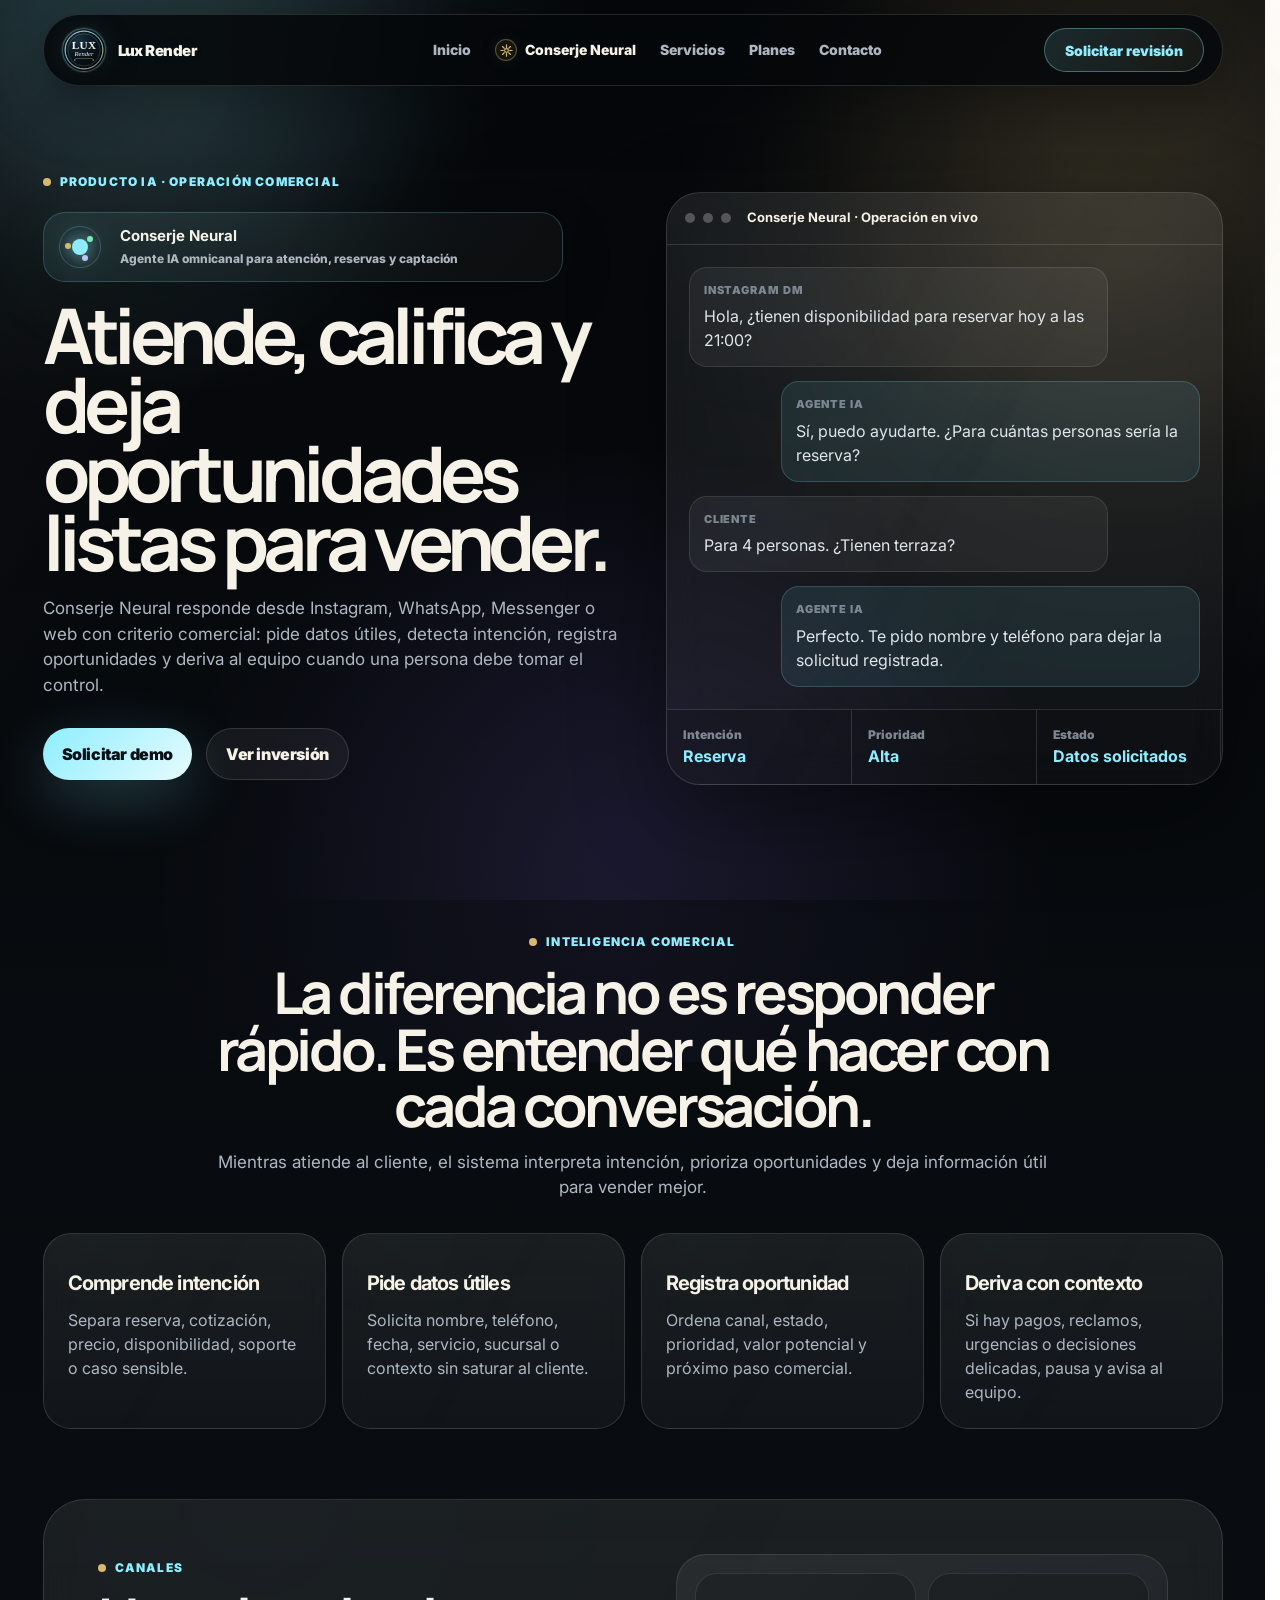
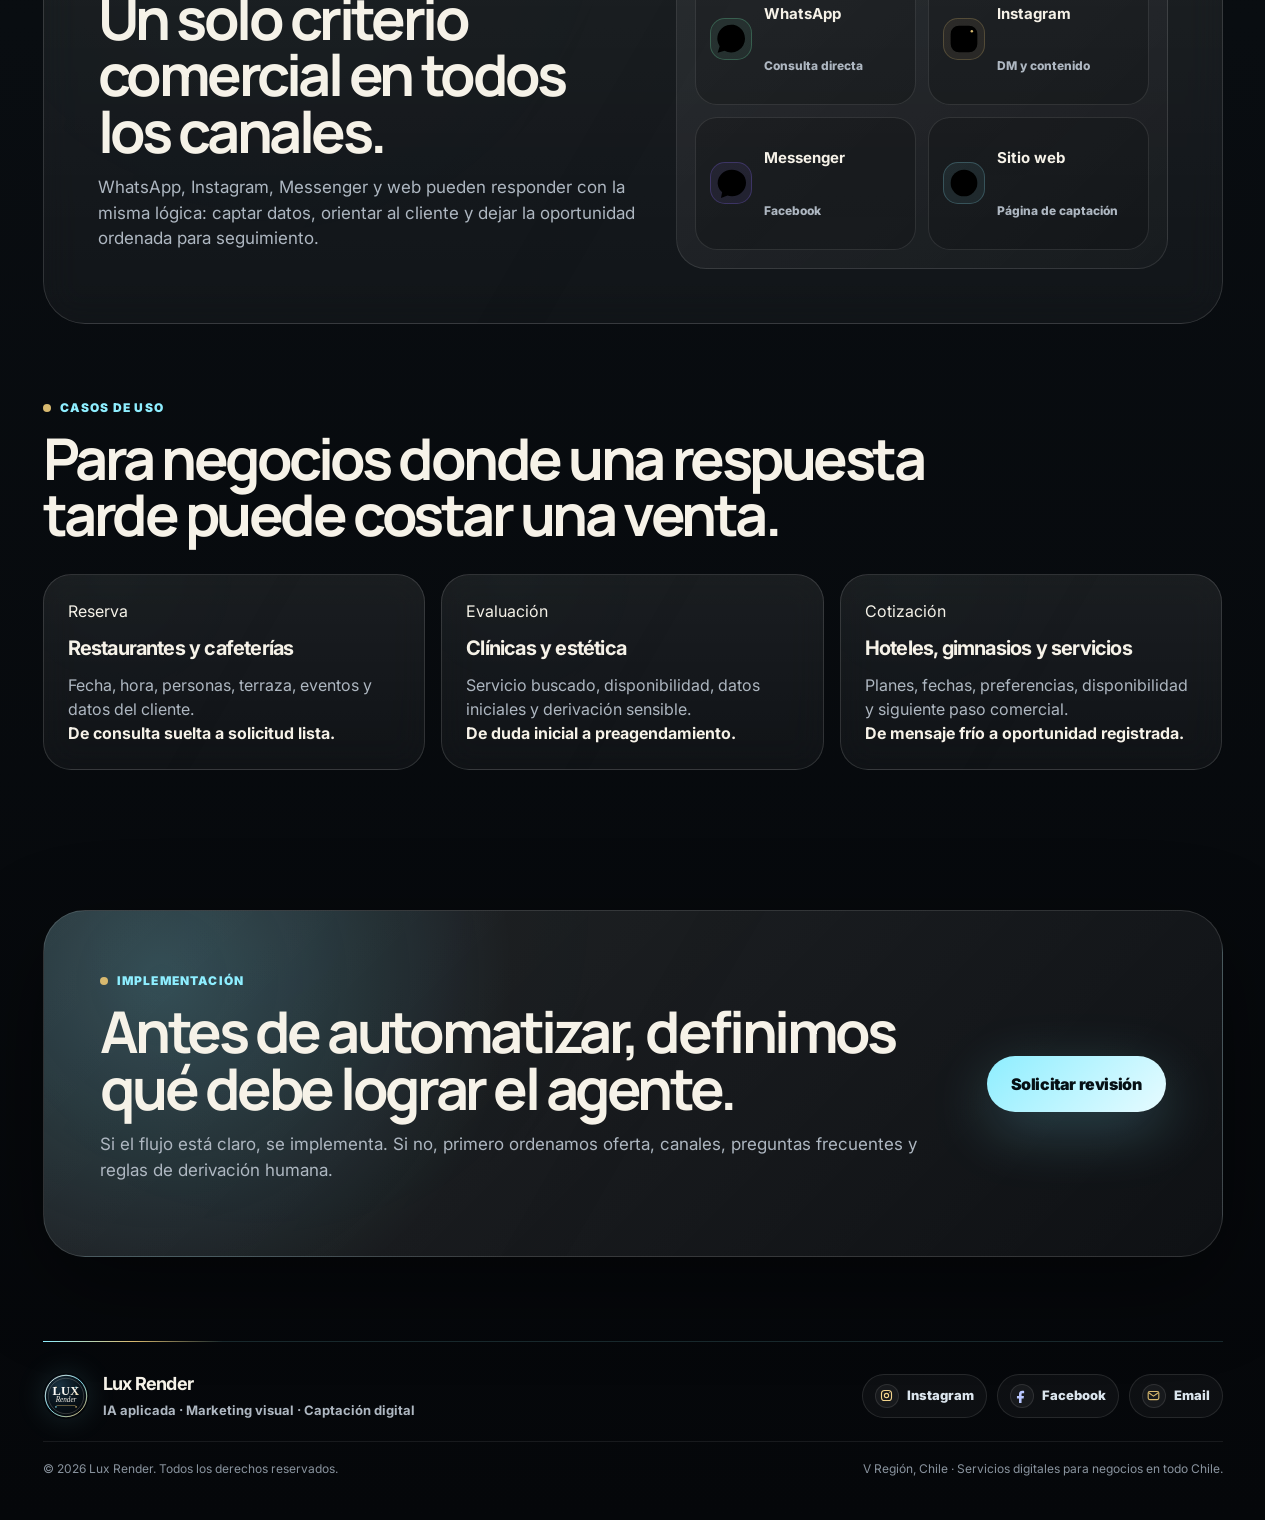
==== commit 3d159967: "Refinar canales y casos de uso de Conserje" ====
--- a/conserje.html
+++ b/conserje.html
@@ -8,6 +8,7 @@
   <link rel="stylesheet" href="styles.css">
   <link rel="stylesheet" href="brand.css?v=7" data-lux-brand="true">
   <link rel="stylesheet" href="polish.css?v=4" data-lux-polish="true">
+  <link rel="stylesheet" href="service-polish.css?v=1" data-lux-service-polish="true">
 </head>
 <body>
   <div class="noise"></div>
@@ -63,22 +64,22 @@
           <h2>Un solo criterio comercial en todos los canales.</h2>
           <p>WhatsApp, Instagram, Messenger y web pueden responder con la misma lógica: captar datos, orientar al cliente y dejar la oportunidad ordenada para seguimiento.</p>
         </div>
-        <div class="channel-stack neural-wave" aria-label="Canales del Conserje Neural">
-          <div class="channel-pill whatsapp-pill"><span class="channel-icon" aria-hidden="true">WA</span><strong>WhatsApp</strong><small>Consulta directa</small></div>
-          <div class="channel-pill instagram-pill"><span class="channel-icon" aria-hidden="true">IG</span><strong>Instagram</strong><small>DM y contenido</small></div>
-          <div class="channel-pill messenger-pill"><span class="channel-icon" aria-hidden="true">MS</span><strong>Messenger</strong><small>Facebook</small></div>
-          <div class="channel-pill web-pill"><span class="channel-icon" aria-hidden="true">WB</span><strong>Sitio web</strong><small>Página de captación</small></div>
+        <div class="channel-stack channel-stack-icons neural-wave" aria-label="Canales del Conserje Neural">
+          <div class="channel-pill whatsapp-pill"><span class="channel-icon" aria-hidden="true"><svg viewBox="0 0 24 24"><path d="M20.4 11.8a8.3 8.3 0 0 1-12.3 7.3L4 20.3l1.2-4a8.3 8.3 0 1 1 15.2-4.5Z"></path><path d="M9.3 8.6c.2-.5.4-.6.7-.6h.5c.2 0 .4 0 .6.5l.7 1.6c.1.3.1.5-.1.7l-.4.5c-.1.2-.2.4 0 .6.4.7 1 1.3 1.6 1.8.7.5 1.2.7 1.5.8.2.1.4.1.6-.1l.7-.8c.2-.2.4-.2.7-.1l1.6.8c.3.1.5.3.5.5 0 .5-.3 1.3-.8 1.6-.5.4-1.4.5-2.4.2-1.2-.4-2.6-1.1-4-2.4-1.3-1.2-2.4-2.8-2.9-4-.4-1-.3-1.7 0-2.2Z"></path></svg></span><strong>WhatsApp</strong><small>Consulta directa</small></div>
+          <div class="channel-pill instagram-pill"><span class="channel-icon" aria-hidden="true"><svg viewBox="0 0 24 24"><rect x="4" y="4" width="16" height="16" rx="5"></rect><circle cx="12" cy="12" r="3.4"></circle><circle cx="16.7" cy="7.3" r=".75" fill="currentColor" stroke="none"></circle></svg></span><strong>Instagram</strong><small>DM y contenido</small></div>
+          <div class="channel-pill messenger-pill"><span class="channel-icon" aria-hidden="true"><svg viewBox="0 0 24 24"><path d="M4 12.1C4 7.6 7.7 4 12.5 4S21 7.3 21 11.8s-3.7 8.1-8.5 8.1c-.9 0-1.8-.1-2.6-.4L6 21l.7-3.4A7.7 7.7 0 0 1 4 12.1Z"></path><path d="m8.2 12.6 2.5-2.7 2.2 2.2 3-2.2-2.6 3-2.1-2.1-3 1.8Z"></path></svg></span><strong>Messenger</strong><small>Facebook</small></div>
+          <div class="channel-pill web-pill"><span class="channel-icon" aria-hidden="true"><svg viewBox="0 0 24 24"><circle cx="12" cy="12" r="8"></circle><path d="M4 12h16M12 4c2 2.2 3 4.8 3 8s-1 5.8-3 8M12 4c-2 2.2-3 4.8-3 8s1 5.8 3 8"></path></svg></span><strong>Sitio web</strong><small>Página de captación</small></div>
         </div>
       </section>
-      <section class="section">
+      <section class="section use-case-section">
         <div class="section-heading">
           <span class="section-kicker">Casos de uso</span>
-          <h2>Para negocios donde cada consulta puede convertirse en reserva, venta o evaluación.</h2>
+          <h2>Para negocios donde una respuesta tarde puede costar una venta.</h2>
         </div>
-        <div class="case-grid">
-          <article class="case-card"><h3>Restaurantes y cafeterías</h3><p>Reservas, horarios, mesas, terraza, eventos y datos del cliente.</p></article>
-          <article class="case-card"><h3>Clínicas y estética</h3><p>Servicios, disponibilidad, evaluación, datos iniciales y derivación sensible.</p></article>
-          <article class="case-card"><h3>Hoteles, gimnasios y servicios</h3><p>Consultas repetidas, planes, disponibilidad, agendamiento y cotización inicial.</p></article>
+        <div class="case-grid use-case-grid">
+          <article class="case-card use-case-card"><span>Reserva</span><h3>Restaurantes y cafeterías</h3><p>Fecha, hora, personas, terraza, eventos y datos del cliente.</p><strong>De consulta suelta a solicitud lista.</strong></article>
+          <article class="case-card use-case-card"><span>Evaluación</span><h3>Clínicas y estética</h3><p>Servicio buscado, disponibilidad, datos iniciales y derivación sensible.</p><strong>De duda inicial a preagendamiento.</strong></article>
+          <article class="case-card use-case-card"><span>Cotización</span><h3>Hoteles, gimnasios y servicios</h3><p>Planes, fechas, preferencias, disponibilidad y siguiente paso comercial.</p><strong>De mensaje frío a oportunidad registrada.</strong></article>
         </div>
       </section>
       <section class="cta-section neural-wave">
@@ -94,4 +95,4 @@
   </div>
   <script src="app.js?v=8"></script>
 </body>
-</html>
+</html>
--- a/polish.css
+++ b/polish.css
@@ -29,5 +29,17 @@
 .footer-brand span{display:grid;gap:4px}.footer-brand strong{color:var(--text);font-size:18px;letter-spacing:-.04em}.footer-brand small{color:var(--muted);font-size:13px;font-weight:700}
 .footer-social{display:flex;align-items:center;gap:10px;flex-wrap:wrap;justify-content:flex-end}.footer-social a{padding:10px 13px;border:1px solid rgba(255,255,255,.1);border-radius:999px;background:rgba(255,255,255,.035);color:#dbe5ed;font-size:13px;font-weight:850}.footer-social a:hover{border-color:rgba(142,238,255,.3);color:var(--brand-cyan)}
 .footer-bottom{display:flex;justify-content:space-between;gap:18px;padding-top:18px;border-top:1px solid rgba(255,255,255,.08);font-size:12px;color:#89939e}.footer-bottom span:last-child{text-align:right}
-@media(max-width:980px){.home-hero{gap:34px}.hero-intelligence{min-height:auto;padding:30px}.signal-map{grid-template-columns:1fr;gap:12px}.signal-node{min-height:auto;padding:15px 15px 15px 54px}.signal-node:before{left:20px;top:50%;transform:translateY(-50%)}.signal-line{width:1px;height:18px;margin:-3px 0 -3px 29px;background:linear-gradient(180deg,rgba(142,238,255,.0),rgba(142,238,255,.48),rgba(216,185,111,.0))}.signal-line-alt{background:linear-gradient(180deg,rgba(216,185,111,.0),rgba(216,185,111,.48),rgba(117,240,180,.0))}.footer-main{align-items:flex-start}.footer-bottom{flex-direction:column}.footer-bottom span:last-child{text-align:left}}
-@media(max-width:640px){.home-hero{gap:28px}.hero-intelligence{padding:24px 20px;border-radius:28px}.hero-intelligence h2{font-size:clamp(29px,8.8vw,38px)}.system-copy{font-size:15px}.signal-node{padding:15px 15px 15px 50px;border-radius:19px}.signal-node strong{font-size:15px}.signal-node:before{left:18px;width:15px;height:15px}.signal-line{margin-left:25px}.leak-card{border-radius:20px}.brand-social-actions .social-btn{min-width:0;width:auto;flex:1 1 150px}.social-mark{width:29px;height:29px;flex-basis:29px}.social-mark svg{width:19px;height:19px}.footer{margin-top:58px;padding-bottom:34px}.footer-main{flex-direction:column;gap:18px}.footer-social{justify-content:flex-start}.footer-social a{font-size:12px}.footer-brand img{width:42px;height:42px}}
+
+/* Premium refinements */
+body::before{opacity:.5;animation-duration:19s}
+body::after{opacity:.2;animation-duration:16.5s}
+.hero-panel::before,.command-card::before,.neural-ui::before,.plan-card::before,.service-card::before,.problem-grid article::before,.intel-grid article::before,.portal-card::before,.mini-dashboard::before,.split-card::before,.case-card::before,.diagnostic-card::before,.cta-section::before,.metric::before,.message::before,.contact-social-grid .social-btn::before{opacity:.1;animation-duration:19s}
+.btn.primary::after,.nav-cta::after,.social-btn::after{opacity:.32;animation-duration:11.8s}.neural-wave::after{opacity:.42;animation-duration:8.8s}
+.nav-ai-link{display:inline-flex!important;align-items:center;gap:8px}.nav-ai-mark{width:22px;height:22px;border:1px solid rgba(142,238,255,.22);border-radius:999px;display:inline-flex;align-items:center;justify-content:center;color:var(--brand-cyan);background:rgba(142,238,255,.07);box-shadow:0 0 18px rgba(142,238,255,.08)}.nav-ai-mark svg{width:15px;height:15px;stroke:currentColor;fill:none;stroke-width:1.8;stroke-linecap:round;stroke-linejoin:round}.nav-ai-link.active .nav-ai-mark{border-color:rgba(216,185,111,.36);color:var(--brand-gold);background:rgba(216,185,111,.08)}
+.footer-social-link{display:inline-flex!important;align-items:center;gap:8px;padding:9px 12px!important}.footer-icon{width:24px;height:24px;border-radius:999px;display:inline-flex;align-items:center;justify-content:center;border:1px solid rgba(255,255,255,.1);background:rgba(255,255,255,.045);color:var(--brand-cyan)}.footer-icon svg{width:15px;height:15px;display:block;stroke:currentColor;fill:none;stroke-width:1.8;stroke-linecap:round;stroke-linejoin:round}.footer-social-link.instagram .footer-icon{color:#f1d38c}.footer-social-link.facebook .footer-icon{color:#b9c7ff}.footer-social-link.email .footer-icon{color:var(--brand-gold)}
+.service-hero{min-height:62vh}.service-system-section{padding-top:34px}.service-flow{position:relative;display:grid;grid-template-columns:repeat(4,minmax(0,1fr));gap:18px;align-items:stretch}.service-flow:before{content:"";position:absolute;left:8%;right:8%;top:48px;height:1px;background:linear-gradient(90deg,transparent,rgba(142,238,255,.45),rgba(216,185,111,.38),rgba(117,240,180,.34),transparent);z-index:0}.service-node{position:relative;z-index:1;min-height:282px;padding:24px 22px;border:1px solid rgba(255,255,255,.12);border-radius:30px;background:linear-gradient(180deg,rgba(255,255,255,.075),rgba(255,255,255,.028));box-shadow:0 22px 70px rgba(0,0,0,.24),inset 0 1px 0 rgba(255,255,255,.055);overflow:hidden}.service-node:before{content:"";position:absolute;inset:0;background:radial-gradient(circle at 20% 8%,rgba(142,238,255,.16),transparent 42%),linear-gradient(135deg,rgba(216,185,111,.055),transparent 58%);opacity:.58;pointer-events:none}.service-node>*{position:relative;z-index:1}.service-index{display:inline-flex;color:var(--brand-gold);font-size:12px;font-weight:950;letter-spacing:.14em;margin-bottom:16px}.service-icon{width:46px;height:46px;border-radius:18px;display:flex;align-items:center;justify-content:center;margin-bottom:18px;color:var(--brand-cyan);border:1px solid rgba(142,238,255,.24);background:rgba(142,238,255,.07);box-shadow:0 0 30px rgba(142,238,255,.09)}.service-icon svg{width:24px;height:24px;stroke:currentColor;fill:none;stroke-width:1.75;stroke-linecap:round;stroke-linejoin:round}.service-node h3{font-size:22px;margin:0 0 10px}.service-node p{color:#b8c3cc;margin:0 0 18px;font-size:15px}.service-node strong{display:block;margin-top:auto;color:#eef7f8;font-size:13px;letter-spacing:.02em}.service-node-visual .service-icon{color:var(--brand-gold);border-color:rgba(216,185,111,.28);background:rgba(216,185,111,.08)}.service-node-capture .service-icon{color:#b9c7ff;border-color:rgba(141,107,255,.28);background:rgba(141,107,255,.08)}.service-node-ai .service-icon{color:var(--green);border-color:rgba(117,240,180,.28);background:rgba(117,240,180,.08)}
+.ai-product-mark{display:grid;grid-template-columns:48px 1fr;gap:4px 13px;align-items:center;max-width:520px;margin:20px 0 18px;padding:13px 15px;border:1px solid rgba(142,238,255,.2);border-radius:22px;background:linear-gradient(135deg,rgba(142,238,255,.08),rgba(216,185,111,.035));box-shadow:0 18px 50px rgba(0,0,0,.22)}.ai-product-mark strong{font-size:15px;color:var(--text);line-height:1}.ai-product-mark small{grid-column:2;color:var(--muted);font-size:12px;font-weight:800;line-height:1.25}.ai-orbit{grid-row:1/3;position:relative;width:42px;height:42px;border-radius:999px;border:1px solid rgba(142,238,255,.24);background:radial-gradient(circle,rgba(142,238,255,.2),rgba(7,18,26,.45));box-shadow:0 0 34px rgba(142,238,255,.1)}.ai-orbit:before{content:"";position:absolute;inset:12px;border-radius:999px;background:var(--brand-cyan);box-shadow:0 0 18px rgba(142,238,255,.45)}.ai-orbit i{position:absolute;width:6px;height:6px;border-radius:999px;background:var(--brand-gold);box-shadow:0 0 13px rgba(216,185,111,.34)}.ai-orbit i:nth-child(1){left:5px;top:16px}.ai-orbit i:nth-child(2){right:7px;top:9px;background:var(--green)}.ai-orbit i:nth-child(3){right:12px;bottom:6px;background:#b9c7ff}
+.channel-card{align-items:stretch}.channel-stack{display:grid;grid-template-columns:repeat(2,minmax(0,1fr));gap:12px;padding:18px;border:1px solid rgba(255,255,255,.1);border-radius:30px;background:linear-gradient(135deg,rgba(255,255,255,.07),rgba(255,255,255,.025))}.channel-pill{display:grid;grid-template-columns:42px 1fr;gap:2px 12px;align-items:center;min-height:78px;padding:14px;border:1px solid rgba(255,255,255,.1);border-radius:22px;background:rgba(0,0,0,.18)}.channel-icon{grid-row:1/3;width:42px;height:42px;border-radius:15px;display:flex;align-items:center;justify-content:center;color:var(--brand-cyan);background:rgba(142,238,255,.07);border:1px solid rgba(142,238,255,.22);font-size:11px;font-weight:950;letter-spacing:.04em}.channel-pill strong{font-size:15px;color:var(--text)}.channel-pill small{color:var(--muted);font-size:12px;font-weight:800}.whatsapp-pill .channel-icon{color:var(--green);border-color:rgba(117,240,180,.24);background:rgba(117,240,180,.07)}.instagram-pill .channel-icon{color:var(--brand-gold);border-color:rgba(216,185,111,.24);background:rgba(216,185,111,.07)}.messenger-pill .channel-icon{color:#b9c7ff;border-color:rgba(141,107,255,.25);background:rgba(141,107,255,.08)}
+.refined-plan-grid{align-items:stretch}.refined-plan-card{min-height:315px;display:flex;flex-direction:column}.refined-plan-card .price{font-size:clamp(23px,2.4vw,30px);line-height:1.22}.plan-signal{margin-top:auto;padding-top:17px;border-top:1px solid rgba(255,255,255,.08)}.plan-signal span{display:block;color:var(--brand-gold);font-size:11px;font-weight:950;letter-spacing:.12em;text-transform:uppercase;margin-bottom:5px}.plan-signal strong{display:block;color:#eef7f8;font-size:14px;line-height:1.35}.contact-proof span{background:linear-gradient(135deg,rgba(142,238,255,.07),rgba(255,255,255,.025));border-color:rgba(142,238,255,.13)}
+@media(max-width:980px){.home-hero{gap:34px}.hero-intelligence{min-height:auto;padding:30px}.signal-map{grid-template-columns:1fr;gap:12px}.signal-node{min-height:auto;padding:15px 15px 15px 54px}.signal-node:before{left:20px;top:50%;transform:translateY(-50%)}.signal-line{width:1px;height:18px;margin:-3px 0 -3px 29px;background:linear-gradient(180deg,rgba(142,238,255,.0),rgba(142,238,255,.48),rgba(216,185,111,.0))}.signal-line-alt{background:linear-gradient(180deg,rgba(216,185,111,.0),rgba(216,185,111,.48),rgba(117,240,180,.0))}.footer-main{align-items:flex-start}.footer-bottom{flex-direction:column}.footer-bottom span:last-child{text-align:left}.service-flow{grid-template-columns:repeat(2,minmax(0,1fr))}.service-flow:before{display:none}.service-node{min-height:250px}.channel-stack{grid-template-columns:1fr}}
+@media(max-width:640px){.home-hero{gap:28px}.hero-intelligence{padding:24px 20px;border-radius:28px}.hero-intelligence h2{font-size:clamp(29px,8.8vw,38px)}.system-copy{font-size:15px}.signal-node{padding:15px 15px 15px 50px;border-radius:19px}.signal-node strong{font-size:15px}.signal-node:before{left:18px;width:15px;height:15px}.signal-line{margin-left:25px}.leak-card{border-radius:20px}.brand-social-actions .social-btn{min-width:0;width:auto;flex:1 1 150px}.social-mark{width:29px;height:29px;flex-basis:29px}.social-mark svg{width:19px;height:19px}.footer{margin-top:58px;padding-bottom:34px}.footer-main{flex-direction:column;gap:18px}.footer-social{justify-content:flex-start}.footer-social a{font-size:12px}.footer-brand img{width:42px;height:42px}.nav-ai-link{justify-content:flex-start}.service-flow{grid-template-columns:1fr;gap:14px}.service-node{min-height:0;padding:22px;border-radius:24px}.service-icon{width:42px;height:42px;border-radius:16px}.ai-product-mark{grid-template-columns:42px 1fr;padding:12px 13px}.ai-orbit{width:38px;height:38px}.conserje-hero h1,.service-hero h1{font-size:clamp(38px,10.5vw,48px)}}
